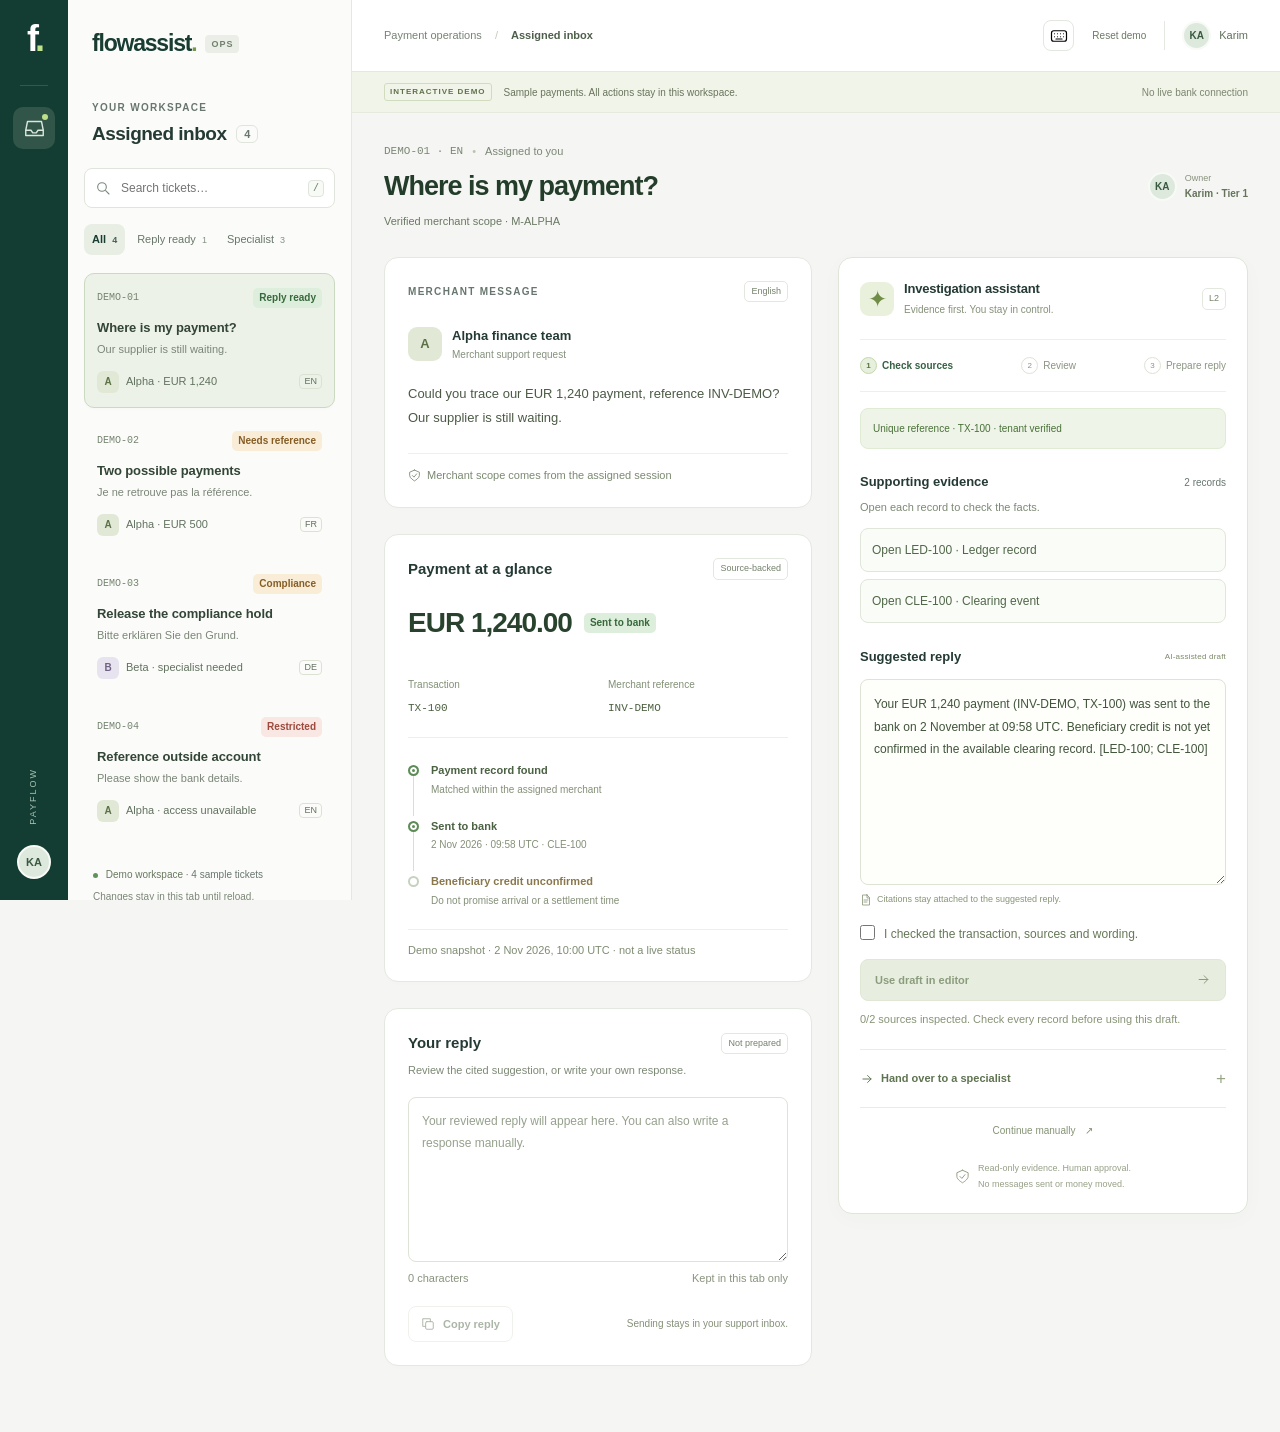
==== prototype/index.html @ e9cd7ea6 "Initial commit Created from https://vercel.com/new" ====
<!doctype html>
<html lang="en">
<head>
  <meta charset="utf-8">
  <meta name="viewport" content="width=device-width, initial-scale=1">
  <meta name="theme-color" content="#123c35">
  <meta name="description" content="FlowAssist payment operations workspace. Review payment evidence, prepare a cited reply, and hand over safely.">
  <title>Inbox · FlowAssist</title>
  <link rel="stylesheet" href="styles.css">
  <script src="app.js" defer></script>
</head>
<body>
<noscript><p class="warning">Enable JavaScript to open the interactive demo. No account or bank connection is required.</p></noscript>
<a class="skip-link" href="#workspace">Skip to ticket</a>
<svg class="sprite" aria-hidden="true" xmlns="http://www.w3.org/2000/svg">
  <symbol id="i-inbox" viewBox="0 0 24 24"><path d="m4 4-2 10v6h20v-6L20 4H4Z"/><path d="M2 14h6l2 3h4l2-3h6"/></symbol>
  <symbol id="i-arrow" viewBox="0 0 24 24"><path d="M5 12h14m-6-6 6 6-6 6"/></symbol>
  <symbol id="i-check" viewBox="0 0 24 24"><path d="m5 12 4 4L19 6"/></symbol>
  <symbol id="i-search" viewBox="0 0 24 24"><circle cx="10.5" cy="10.5" r="6.5"/><path d="m16 16 5 5"/></symbol>
  <symbol id="i-shield" viewBox="0 0 24 24"><path d="m12 2 9 4v6c0 5-9 10-9 10S3 17 3 12V6l9-4Z"/><path d="m8 12 3 3 5-6"/></symbol>
  <symbol id="i-file" viewBox="0 0 24 24"><path d="M14 2H5v20h14V7l-5-5Z"/><path d="M14 2v6h5M8 12h8m-8 4h6"/></symbol>
  <symbol id="i-copy" viewBox="0 0 24 24"><rect x="8" y="8" width="13" height="13" rx="2"/><path d="M16 8V3H3v13h5"/></symbol>
  <symbol id="i-key" viewBox="0 0 24 24"><rect x="2" y="5" width="20" height="14" rx="3"/><path d="M6 9h.01M10 9h.01M14 9h.01M18 9h.01M6 13h.01M10 13h.01M14 13h.01M18 13h.01M8 16h8"/></symbol>
</svg>
<div class="app-shell">
  <aside class="brand-rail" aria-label="Workspace">
    <a class="brand-mark" href="#workspace" aria-label="FlowAssist workspace">f<span>.</span></a>
    <div class="rail-rule"></div>
    <span class="rail-active" title="Assigned inbox"><svg class="icon" aria-hidden="true"><use href="#i-inbox"/></svg><span class="rail-dot"></span></span>
    <div class="rail-bottom"><span class="rail-label">PAYFLOW</span><span class="avatar" title="Karim · Tier-1 specialist">KA</span></div>
  </aside>

  <aside class="inbox" aria-label="Assigned ticket inbox">
    <div class="inbox-brand">flowassist<span>.</span><span class="edition">OPS</span></div>
    <div class="inbox-heading"><div><p class="eyebrow">YOUR WORKSPACE</p><h1>Assigned inbox <span id="ticket-count" class="count">4</span></h1></div></div>
    <label class="search-box" for="search"><svg class="icon" aria-hidden="true"><use href="#i-search"/></svg><input id="search" type="search" placeholder="Search tickets…" autocomplete="off"><kbd>/</kbd><span class="sr-only">Search by ticket, merchant, reference or message</span></label>
    <div class="filters" role="group" aria-label="Filter tickets">
      <button id="filter-all" class="filter active" aria-pressed="true">All <span>4</span></button>
      <button id="filter-ready" class="filter" aria-pressed="false">Reply ready <span>1</span></button>
      <button id="filter-blocked" class="filter" aria-pressed="false">Specialist <span>3</span></button>
    </div>
    <div id="ticket-list" class="ticket-list">
      <button class="ticket" data-ticket="ready" aria-pressed="true"><span class="ticket-top"><span class="ticket-id">DEMO-01</span><span class="ticket-label ready-label">Reply ready</span></span><strong>Where is my payment?</strong><span class="ticket-preview">Our supplier is still waiting.</span><span class="ticket-bottom"><span class="merchant-avatar">A</span><span>Alpha · EUR 1,240</span><span class="language">EN</span></span><span class="session-marker" id="saved-ready" hidden>Draft in this session</span></button>
      <button class="ticket" data-ticket="ambiguous" aria-pressed="false"><span class="ticket-top"><span class="ticket-id">DEMO-02</span><span class="ticket-label amber-label">Needs reference</span></span><strong>Two possible payments</strong><span class="ticket-preview">Je ne retrouve pas la référence.</span><span class="ticket-bottom"><span class="merchant-avatar">A</span><span>Alpha · EUR 500</span><span class="language">FR</span></span><span class="session-marker" id="saved-ambiguous" hidden>Draft in this session</span></button>
      <button class="ticket" data-ticket="sensitive" aria-pressed="false"><span class="ticket-top"><span class="ticket-id">DEMO-03</span><span class="ticket-label amber-label">Compliance</span></span><strong>Release the compliance hold</strong><span class="ticket-preview">Bitte erklären Sie den Grund.</span><span class="ticket-bottom"><span class="merchant-avatar beta-avatar">B</span><span>Beta · specialist needed</span><span class="language">DE</span></span><span class="session-marker" id="saved-sensitive" hidden>Draft in this session</span></button>
      <button class="ticket" data-ticket="denied" aria-pressed="false"><span class="ticket-top"><span class="ticket-id">DEMO-04</span><span class="ticket-label red-label">Restricted</span></span><strong>Reference outside account</strong><span class="ticket-preview">Please show the bank details.</span><span class="ticket-bottom"><span class="merchant-avatar">A</span><span>Alpha · access unavailable</span><span class="language">EN</span></span><span class="session-marker" id="saved-denied" hidden>Draft in this session</span></button>
    </div>
    <p id="search-empty" class="search-empty" role="status" hidden>No tickets match. Try a different search or filter.</p>
    <div class="inbox-footer"><span class="connection-dot"></span> Demo workspace <span class="muted">· 4 sample tickets</span><p>Changes stay in this tab until reload.</p></div>
  </aside>

  <main id="workspace" class="workspace" tabindex="-1">
    <header class="topbar"><div class="breadcrumb">Payment operations <span>/</span> <strong>Assigned inbox</strong></div><div class="header-actions"><button id="shortcuts" class="icon-button" aria-label="Keyboard shortcuts" aria-expanded="false" aria-controls="shortcut-panel"><svg class="icon" aria-hidden="true"><use href="#i-key"/></svg></button><button id="reset" class="quiet-button">Reset demo</button><span class="operator"><span class="avatar small-avatar">KA</span> Karim</span></div></header>
    <div id="shortcut-panel" class="shortcut-panel" hidden><strong>Keyboard shortcuts</strong><span><kbd>/</kbd> Search tickets</span><span><kbd>J</kbd> / <kbd>K</kbd> Next / previous visible ticket</span><span><kbd>Alt</kbd> + <kbd>Enter</kbd> Use reviewed draft</span><span><kbd>Esc</kbd> Close shortcuts / leave search</span><small>Shortcuts do not interrupt typing in an editor.</small></div>
    <div class="demo-banner"><span class="demo-badge">INTERACTIVE DEMO</span><span>Sample payments. All actions stay in this workspace.</span><span class="demo-end">No live bank connection</span></div>
    <div class="ticket-header"><div><div class="ticket-kicker"><span id="ticket-meta"></span><span class="kicker-dot">•</span><span>Assigned to you</span></div><h2 id="ticket-title"></h2><p id="merchant" class="merchant-line"></p></div><span class="assignee"><span class="avatar small-avatar">KA</span><span>Owner<strong>Karim · Tier 1</strong></span></span></div>
    <div class="work-grid">
        <article class="message-card"><div class="section-top"><span class="eyebrow">MERCHANT MESSAGE</span><span id="message-language" class="subtle-tag"></span></div><div class="sender"><span id="sender-avatar" class="merchant-avatar large-avatar">A</span><div><strong id="sender-name">Alpha finance team</strong><span>Merchant support request</span></div></div><p id="message" class="message-body"></p><div class="message-foot"><svg class="icon" aria-hidden="true"><use href="#i-shield"/></svg> Merchant scope comes from the assigned session</div></article>


      <aside class="copilot" aria-label="FlowAssist evidence and draft"><div class="copilot-heading"><span class="assistant-mark">✦</span><div><h3>Investigation assistant</h3><span>Evidence first. You stay in control.</span></div><span class="subtle-tag">L2</span></div>
        <ol class="review-steps" aria-label="Reply preparation progress"><li id="step-evidence" aria-current="step"><span>1</span> Check sources</li><li id="step-review"><span>2</span> Review</li><li id="step-reply"><span>3</span> Prepare reply</li></ol>
        <div id="gate" class="safe"></div><div id="blocked" class="warning" hidden></div>
        <section class="evidence-section" aria-labelledby="evidence-heading"><div class="section-top"><h4 id="evidence-heading">Supporting evidence</h4><span id="source-count" class="muted"></span></div><p class="section-description">Open each record to check the facts.</p><div id="sources" class="sources"></div><div id="source-detail" class="source-detail" tabindex="0" aria-label="Selected source record" hidden></div></section>
        <section id="draft-panel" class="draft-card" aria-labelledby="draft-heading"><div class="section-top"><h4 id="draft-heading">Suggested reply</h4><span class="draft-label">AI-assisted draft</span></div><label for="draft" class="sr-only">Cited internal draft</label><textarea id="draft" spellcheck="true"></textarea><div class="citation-note"><svg class="icon" aria-hidden="true"><use href="#i-file"/></svg> Citations stay attached to the suggested reply.</div><label class="review-label"><input id="review" type="checkbox"><span>I checked the transaction, sources and wording.</span></label><button class="primary-button" id="use-draft" disabled>Use draft in editor <svg class="icon" aria-hidden="true"><use href="#i-arrow"/></svg></button><p id="review-progress" class="review-progress" role="status"></p><div id="replace-confirm" class="replace-confirm" hidden><p>Your editor already contains a reply. Replace it with this suggestion?</p><div><button id="cancel-replace" class="secondary-button">Keep my reply</button><button id="confirm-replace" class="secondary-button">Replace reply</button></div></div></section>
        <div id="manual-state" class="manual-state" hidden><strong>You’re handling this manually.</strong><p>Write in the reply editor. The assistant’s insertion is paused for this ticket.</p><button id="resume" class="secondary-button">Resume assisted review</button></div>
        <details id="handover" class="handover"><summary><span><svg class="icon" aria-hidden="true"><use href="#i-arrow"/></svg> Hand over to a specialist</span><span class="summary-plus" aria-hidden="true">+</span></summary><div class="handover-body"><p id="handover-destination" class="section-description">Prepare context for Tier-2 payments.</p><label for="reason">Handover reason</label><select id="reason"><option value="">Select a reason</option><option>Ambiguous transaction</option><option>Compliance / sensitive request</option><option>Access or evidence unavailable</option><option>Other — see agent note</option></select><label for="manual-note">Agent note <span class="muted">· optional, required for Other</span></label><textarea id="manual-note" placeholder="What does the next specialist need to know? No credentials or personal banking data."></textarea><button id="escalate" class="secondary-button full-width">Prepare handover <svg class="icon" aria-hidden="true"><use href="#i-arrow"/></svg></button><div id="packet" class="packet" tabindex="0" hidden></div></div></details>
        <button id="manual" class="manual-button">Continue manually <span aria-hidden="true">↗</span></button>
        <div class="trust-note"><svg class="icon" aria-hidden="true"><use href="#i-shield"/></svg><span>Read-only evidence. Human approval.<br>No messages sent or money moved.</span></div>
      </aside>
        <section id="summary-panel" class="payment-card" aria-label="Payment summary"><div class="section-top"><h3>Payment at a glance</h3><span class="subtle-tag">Source-backed</span></div><div class="payment-amount"><strong id="payment-amount"></strong><span id="payment-status" class="ticket-label"></span></div><div class="payment-fields"><div><span>Transaction</span><strong id="payment-reference"></strong></div><div><span>Merchant reference</span><strong id="invoice-reference"></strong></div></div><ol class="payment-timeline"><li class="timeline-done"><span class="timeline-point"></span><div><strong>Payment record found</strong><span>Matched within the assigned merchant</span></div></li><li class="timeline-done"><span class="timeline-point"></span><div><strong>Sent to bank</strong><span>2 Nov 2026 · 09:58 UTC · CLE-100</span></div></li><li><span class="timeline-point"></span><div><strong>Beneficiary credit unconfirmed</strong><span>Do not promise arrival or a settlement time</span></div></li></ol><p class="snapshot-note">Demo snapshot · 2 Nov 2026, 10:00 UTC · not a live status</p></section>

        <section class="reply-card" aria-labelledby="reply-heading"><div class="section-top"><h3 id="reply-heading">Your reply</h3><span id="editor-state" class="subtle-tag">Not prepared</span></div><p class="section-description">Review the cited suggestion, or write your own response.</p><label for="editor" class="sr-only">Your reply</label><textarea id="editor" placeholder="Your reviewed reply will appear here. You can also write a response manually." spellcheck="true"></textarea><div class="editor-meta"><span id="editor-count">0 characters</span><span>Kept in this tab only</span></div><div class="reply-actions"><button id="copy-reply" class="secondary-button" disabled><svg class="icon" aria-hidden="true"><use href="#i-copy"/></svg> Copy reply</button><span class="send-note">Sending stays in your support inbox.</span></div></section>
        <div id="status" class="status" role="status" aria-live="polite" aria-atomic="true"></div>

    </div>
  </main>
</div>
</body>
</html>
---- prototype/styles.css ----
:root {
  font-family:Inter,-apple-system,BlinkMacSystemFont,"Segoe UI",sans-serif;
  font-size:14px;
  line-height:1.5;
  color:#253a35;
  background:#f5f6f3;
  --ink:#193c33;
  --green:#146349;
  --mint:#e8f2e9;
  --muted:#68766f;
  --line:#e3e8e0;
  --amber:#875418;
  --paper:#fff;
  --radius:14px
}
* {
  box-sizing:border-box
}
body {
  margin:0
}
button,input,textarea,select {
  font:inherit
}
button,a,input,textarea,select,summary {
  -webkit-tap-highlight-color:transparent
}
button {
  cursor:pointer
}
button:disabled {
  cursor:not-allowed;
  opacity:.48
}
button,input,textarea,select {
  border-radius:8px
}
button {
  transition:background .15s,border-color .15s,box-shadow .15s
}
button:focus-visible,a:focus-visible,input:focus-visible,textarea:focus-visible,select:focus-visible,summary:focus-visible,[tabindex]:focus-visible {
  outline:3px solid #2f8a69;
  outline-offset:3px
}
button:hover:not(:disabled) {
  filter:brightness(.97)
}
[hidden] {
  display:none!important
}
h1,h2,h3,h4,p {
  margin:0
}
h3 {
  font-size:15px;
  font-weight:650
}
h4 {
  font-size:13px;
  font-weight:650
}
a {
  color:var(--green)
}
.sprite,.sr-only {
  position:absolute;
  width:1px;
  height:1px;
  padding:0;
  overflow:hidden;
  clip:rect(0,0,0,0);
  white-space:nowrap;
  border:0
}
.icon {
  width:18px;
  height:18px;
  fill:none;
  stroke:currentColor;
  stroke-width:1.6;
  stroke-linecap:round;
  stroke-linejoin:round;
  flex-shrink:0
}
.skip-link {
  position:fixed;
  top:-60px;
  left:16px;
  z-index:20;
  background:white;
  padding:12px 20px;
  border:2px solid var(--green);
  border-radius:8px
}
.skip-link:focus {
  top:12px
}
.muted {
  color:var(--muted)
}
.eyebrow {
  font-size:10px;
  font-weight:700;
  letter-spacing:1.3px;
  color:var(--muted)
}
.app-shell {
  display:grid;
  grid-template-columns:68px 284px minmax(0,1fr);
  min-height:100vh
}
.brand-rail {
  background:#133d33;
  color:#d9e7dc;
  display:flex;
  align-items:center;
  flex-direction:column;
  padding:21px 0;
  position:sticky;
  top:0;
  height:100vh
}
.brand-mark {
  color:#fff;
  text-decoration:none;
  font-size:36px;
  line-height:1;
  font-weight:750;
  letter-spacing:-4px
}
.brand-mark span {
  color:#bde38c
}
.rail-rule {
  height:1px;
  background:#34584c;
  width:28px;
  margin:28px 0 21px
}
.rail-active {
  width:42px;
  height:42px;
  display:flex;
  align-items:center;
  justify-content:center;
  background:#315649;
  border-radius:10px;
  position:relative
}
.rail-active .icon {
  width:21px;
  height:21px
}
.rail-dot {
  width:6px;
  height:6px;
  background:#bfdf88;
  border-radius:50%;
  position:absolute;
  right:7px;
  top:7px
}
.rail-bottom {
  margin-top:auto;
  display:flex;
  align-items:center;
  gap:20px;
  flex-direction:column
}
.rail-label {
  writing-mode:vertical-rl;
  transform:rotate(180deg);
  font-size:9px;
  letter-spacing:2px;
  color:#a9c1b2
}
.avatar {
  width:34px;
  height:34px;
  background:#dde9dd;
  border:2px solid #f7faf5;
  color:#3a5941;
  display:inline-flex;
  align-items:center;
  justify-content:center;
  border-radius:50%;
  font-weight:650;
  font-size:11px;
  flex-shrink:0
}
.small-avatar {
  width:29px;
  height:29px;
  font-size:10px
}
.inbox {
  background:#fbfcf9;
  border-right:1px solid var(--line);
  padding:26px 16px;
  display:flex;
  flex-direction:column;
  position:sticky;
  top:0;
  height:100vh;
  overflow:auto
}
.inbox-brand {
  font-size:23px;
  letter-spacing:-1.2px;
  font-weight:750;
  color:var(--ink);
  padding:0 8px
}
.inbox-brand>span:first-child {
  color:#73984c
}
.edition {
  font-size:9px;
  letter-spacing:1px;
  color:#71816e;
  margin-left:9px;
  font-weight:600;
  background:#ebeee6;
  padding:4px 6px;
  border-radius:4px;
  vertical-align:middle
}
.inbox-heading {
  margin:39px 8px 20px
}
.inbox-heading h1 {
  font-size:19px;
  font-weight:650;
  letter-spacing:-.5px;
  margin-top:5px
}
.count {
  font-size:11px;
  letter-spacing:0;
  padding:2px 7px;
  border:1px solid #dfe5dc;
  border-radius:6px;
  margin-left:5px;
  vertical-align:middle;
  color:var(--muted)
}
.search-box {
  display:flex;
  gap:8px;
  align-items:center;
  border:1px solid #dfe5dc;
  border-radius:8px;
  background:white;
  padding:9px 10px;
  color:#7a877e
}
.search-box:focus-within {
  outline:2px solid #4f9479;
  outline-offset:2px
}
.search-box input {
  border:0;
  background:none;
  min-width:0;
  width:100%;
  outline:none;
  font-size:12px;
  color:var(--ink)
}
.search-box input:focus-visible {
  outline:none
}
.search-box .icon {
  width:16px;
  height:16px
}
kbd {
  font:10px/1.5 ui-monospace,SFMono-Regular,monospace;
  border:1px solid #dfe5dc;
  border-radius:4px;
  padding:0 4px;
  background:#f8faf6;
  color:#69796b;
  white-space:nowrap
}
.filters {
  display:flex;
  gap:4px;
  margin:16px 0 18px
}
.filter {
  border:0;
  background:none;
  color:#68766a;
  font-size:10px;
  padding:7px 8px;
  white-space:nowrap
}
.filter span {
  font-size:9px;
  margin-left:3px;
  opacity:.8
}
.filter.active {
  background:#e8eee3;
  color:var(--ink);
  font-weight:650
}
.ticket-list {
  display:flex;
  flex-direction:column;
  gap:8px
}
.ticket {
  display:block;
  min-width:0;
  width:100%;
  text-align:left;
  border:1px solid transparent;
  background:transparent;
  padding:14px 12px;
  color:#334537;
  border-radius:10px
}
.ticket[aria-pressed=true] {
  background:#edf2e8;
  border-color:#cbd9c0;
  box-shadow:0 2px 3px #20352804
}
.ticket-top,.ticket-bottom {
  display:flex;
  align-items:center;
  gap:7px;
  justify-content:space-between
}
.ticket-id {
  font:10px ui-monospace,SFMono-Regular,monospace;
  color:#778471
}
.ticket-label {
  border-radius:5px;
  font-size:9px;
  font-weight:650;
  padding:3px 6px;
  white-space:nowrap;
  line-height:1.4
}
.ready-label {
  background:#deeedc;
  color:#37683b
}
.amber-label {
  background:#f9edd8;
  color:#865d24
}
.red-label {
  background:#f8e7e2;
  color:#9d493d
}
.ticket strong {
  display:block;
  font-size:12px;
  font-weight:650;
  margin:10px 0 4px;
  letter-spacing:-.1px
}
.ticket-preview {
  display:block;
  color:#7a8577;
  font-size:11px;
  overflow:hidden;
  text-overflow:ellipsis;
  white-space:nowrap
}
.ticket-bottom {
  justify-content:flex-start;
  margin-top:13px;
  font-size:10px;
  color:#61715f
}
.merchant-avatar {
  height:22px;
  width:22px;
  background:#e1e9d6;
  display:inline-flex;
  align-items:center;
  justify-content:center;
  border-radius:6px;
  color:#5b7247;
  font-size:10px;
  font-weight:650;
  flex-shrink:0
}
.beta-avatar {
  background:#e7e4f0;
  color:#6f6184
}
.language {
  margin-left:auto;
  border:1px solid #dbe2d4;
  padding:0 4px;
  border-radius:4px;
  font-size:9px
}
.session-marker {
  display:block;
  color:var(--green);
  font-size:10px;
  margin-top:9px
}
.inbox-footer {
  font-size:10px;
  color:#687760;
  margin-top:auto;
  padding:30px 9px 0
}
.inbox-footer p {
  font-size:10px;
  color:#7b8676;
  margin-top:7px
}
.connection-dot {
  display:inline-block;
  width:5px;
  height:5px;
  border-radius:50%;
  background:#61925b;
  margin-right:5px
}
.search-empty {
  font-size:12px;
  color:var(--muted);
  padding:20px 10px
}
.workspace {
  min-width:0
}
.topbar {
  height:72px;
  padding:0 32px;
  border-bottom:1px solid var(--line);
  background:#fff;
  display:flex;
  align-items:center;
  justify-content:space-between;
  gap:16px
}
.breadcrumb {
  font-size:11px;
  color:#788276
}
.breadcrumb span {
  margin:0 10px;
  color:#c2c9bc
}
.breadcrumb strong {
  font-weight:550;
  color:#4e5f4b
}
.header-actions {
  display:flex;
  gap:10px;
  align-items:center
}
.icon-button {
  width:31px;
  height:31px;
  background:none;
  border:1px solid #e2e7df;
  display:flex;
  align-items:center;
  justify-content:center
}
.quiet-button {
  background:none;
  border:0;
  color:#6c7965;
  font-size:10px;
  padding:8px
}
.operator {
  display:flex;
  align-items:center;
  gap:8px;
  border-left:1px solid var(--line);
  padding-left:17px;
  font-size:11px;
  color:#60705a
}
.demo-banner {
  padding:11px 32px;
  background:#f1f4e9;
  border-bottom:1px solid #e6eadd;
  font-size:10px;
  display:flex;
  align-items:center;
  gap:12px;
  color:#69745b
}
.demo-badge {
  font-size:8px;
  letter-spacing:1px;
  font-weight:700;
  color:#60714b;
  border:1px solid #d1dcbf;
  padding:2px 5px;
  border-radius:3px;
  white-space:nowrap
}
.demo-end {
  margin-left:auto;
  color:#7c866e
}
.ticket-header {
  display:flex;
  gap:20px;
  align-items:center;
  justify-content:space-between;
  padding:30px 32px 27px
}
.ticket-kicker {
  display:flex;
  gap:9px;
  align-items:center;
  font-size:10px;
  color:#7b8675
}
.ticket-kicker #ticket-meta {
  font-family:ui-monospace,SFMono-Regular,monospace
}
.kicker-dot {
  color:#bac3b3
}
.ticket-header h2 {
  font-size:27px;
  font-weight:650;
  letter-spacing:-1px;
  line-height:1.25;
  color:#243d2a;
  margin:10px 0
}
.merchant-line {
  font-size:11px;
  color:#697862
}
.assignee {
  display:flex;
  align-items:center;
  gap:8px;
  font-size:9px;
  color:#89917d;
  white-space:nowrap
}
.assignee strong {
  display:block;
  color:#65735a;
  font-size:10px;
  font-weight:550
}
.work-grid {
  display:grid;
  grid-template-columns:minmax(260px,1fr) minmax(330px,410px);
  gap:26px;
  max-width:1500px;
  padding:0 32px 40px;
  margin:auto;
  align-items:start
}
.conversation {
  min-width:0;
  display:flex;
  flex-direction:column;
  gap:18px
}
.message-card,.payment-card,.reply-card {
  background:white;
  border:1px solid var(--line);
  border-radius:var(--radius);
  padding:23px;
  box-shadow:0 3px 8px #20352802
}
.section-top {
  display:flex;
  align-items:center;
  justify-content:space-between;
  gap:8px
}
.subtle-tag {
  font-size:9px;
  border:1px solid #e3e8df;
  border-radius:5px;
  padding:3px 6px;
  color:#74816b;
  white-space:nowrap
}
.sender {
  display:flex;
  align-items:center;
  gap:10px;
  margin-top:24px
}
.large-avatar {
  width:34px;
  height:34px;
  font-size:13px;
  border-radius:9px
}
.sender strong {
  display:block;
  font-size:12px;
  font-weight:600
}
.sender div>span {
  display:block;
  font-size:10px;
  color:#85907d;
  margin-top:1px
}
.message-body {
  font-size:13px;
  line-height:1.9;
  color:#4b5a45;
  margin:20px 0 22px;
  white-space:pre-wrap;
  overflow-wrap:anywhere
}
.message-foot {
  border-top:1px solid #eef0e9;
  padding-top:13px;
  font-size:9px;
  color:#7b8971;
  display:flex;
  align-items:center;
  gap:6px
}
.message-foot .icon {
  height:13px;
  width:13px
}
.payment-amount {
  display:flex;
  align-items:center;
  gap:12px;
  margin:22px 0 18px
}
.payment-amount>strong {
  font-size:28px;
  font-weight:600;
  letter-spacing:-1px;
  color:#28422d
}
.payment-fields {
  display:grid;
  grid-template-columns:1fr 1fr;
  gap:20px;
  padding:15px 0 20px;
  border-bottom:1px solid #edf0e8
}
.payment-fields span {
  display:block;
  font-size:10px;
  color:#819076;
  margin-bottom:4px
}
.payment-fields strong {
  font:11px ui-monospace,SFMono-Regular,monospace;
  color:#4c6041
}
.payment-timeline {
  list-style:none;
  padding:0;
  margin:24px 0 0
}
.payment-timeline li {
  display:flex;
  gap:12px;
  position:relative;
  padding-bottom:21px
}
.payment-timeline li:not(:last-child):before {
  content:"";
  position:absolute;
  left:5px;
  top:13px;
  bottom:2px;
  border-left:1px solid #d4e1cb
}
.timeline-point {
  width:11px;
  height:11px;
  border:2px solid #c6d2bd;
  border-radius:50%;
  background:white;
  flex-shrink:0;
  margin-top:3px;
  z-index:1
}
.timeline-done .timeline-point {
  border-color:#5e8c58;
  background:#5e8c58;
  box-shadow:inset 0 0 0 2px white
}
.payment-timeline strong {
  display:block;
  font-size:11px;
  font-weight:600;
  color:#4a6142
}
.payment-timeline li:last-child strong {
  color:#8a774c
}
.payment-timeline li span:not(.timeline-point) {
  display:block;
  font-size:10px;
  color:#849078;
  margin-top:3px
}
.snapshot-note {
  padding-top:12px;
  border-top:1px solid #edf0e8;
  font-size:9px;
  color:#7f8c72
}
.section-description {
  font-size:11px;
  color:#7c8974;
  line-height:1.6;
  margin-top:7px
}
textarea {
  display:block;
  width:100%;
  border:1px solid #dde4d6;
  background:#fff;
  color:#41553b;
  line-height:1.8;
  padding:13px;
  font-size:12px;
  resize:vertical;
  min-height:145px
}
textarea::placeholder {
  color:#96a18d
}
#editor {
  margin-top:18px;
  min-height:165px
}
.editor-meta {
  display:flex;
  align-items:center;
  justify-content:space-between;
  font-size:9px;
  color:#89947e;
  margin-top:8px;
  gap:8px
}
.reply-actions {
  display:flex;
  gap:12px;
  align-items:center;
  justify-content:space-between;
  margin-top:19px
}
.secondary-button {
  border:1px solid #dce4d6;
  background:white;
  color:#4f6646;
  font-size:11px;
  padding:9px 12px;
  display:inline-flex;
  align-items:center;
  justify-content:center;
  gap:8px;
  font-weight:550;
  min-height:36px
}
.secondary-button .icon {
  width:14px;
  height:14px
}
.send-note {
  font-size:9px;
  color:#849077;
  text-align:right
}
.status {
  font-size:11px;
  color:#2a6b49;
  line-height:1.7;
  overflow-wrap:anywhere
}
.status:empty {
  display:none
}
.copilot {
  background:#fff;
  border:1px solid #dfe6d8;
  border-radius:var(--radius);
  padding:21px;
  min-width:0;
  box-shadow:0 5px 22px #2b492006
}
.copilot-heading {
  display:flex;
  align-items:center;
  gap:10px
}
.assistant-mark {
  display:flex;
  align-items:center;
  justify-content:center;
  font-size:23px;
  width:34px;
  height:34px;
  background:#e9f0dc;
  color:#6f8d46;
  border-radius:9px;
  flex-shrink:0
}
.copilot-heading h3 {
  font-size:13px;
  letter-spacing:-.2px
}
.copilot-heading div>span {
  font-size:10px;
  color:#869179
}
.copilot-heading>.subtle-tag {
  margin-left:auto
}
.review-steps {
  display:flex;
  padding:17px 0;
  list-style:none;
  border-block:1px solid #edf0e8;
  margin:20px 0 16px;
  gap:10px;
  justify-content:space-between
}
.review-steps li {
  display:flex;
  gap:5px;
  font-size:9px;
  color:#8b9581;
  align-items:center
}
.review-steps li>span {
  width:17px;
  height:17px;
  border:1px solid #dce3d3;
  border-radius:50%;
  display:flex;
  align-items:center;
  justify-content:center;
  font-size:8px
}
.review-steps li[aria-current=step] {
  color:#356142;
  font-weight:650
}
.review-steps li[aria-current=step]>span,.review-steps .complete>span {
  background:#e7efdd;
  border-color:#c3d7af;
  color:#547440
}
.review-steps .complete {
  color:#658552
}
.safe {
  padding:11px 12px;
  background:#eef5e8;
  color:#4a7038;
  border:1px solid #dfebd3;
  border-radius:8px;
  font-size:10px;
  line-height:1.7
}
.gate-warning {
  background:#fbf3e5;
  border-color:#eee0c5;
  color:#8a6b37
}
.gate-denied {
  background:#fbefeb;
  border-color:#eed9d2;
  color:#9b5e4d
}
.warning {
  font-size:11px;
  line-height:1.8;
  color:#8a704b;
  margin-top:10px;
  padding:0 3px
}
.evidence-section {
  margin-top:23px
}
.evidence-section .section-top .muted {
  font-size:10px
}
.sources {
  display:flex;
  flex-direction:column;
  gap:7px;
  margin:12px 0
}
.sources button {
  display:flex;
  align-items:center;
  text-align:left;
  justify-content:space-between;
  gap:10px;
  border:1px solid #e0e6da;
  background:#fafcf7;
  color:#516749;
  width:100%;
  padding:11px;
  font-size:10px;
  min-height:44px
}
.sources button.inspected {
  border-color:#c4d5b5;
  background:#f1f6eb
}
.source-detail {
  padding:13px;
  background:#f6f8f1;
  border:1px solid #e3e9db;
  border-radius:8px;
  font:10px/1.9 ui-monospace,SFMono-Regular,monospace;
  white-space:pre-wrap;
  color:#64765a;
  overflow-wrap:anywhere
}
.empty {
  font-size:11px;
  line-height:1.7;
  padding:15px;
  border:1px dashed #dce4d3;
  border-radius:8px;
  color:#89937e
}
.draft-card {
  margin-top:24px
}
.draft-label {
  font-size:8px;
  color:#7c8a68;
  letter-spacing:.2px
}
.draft-card textarea {
  margin-top:12px;
  min-height:206px;
  font-size:11px;
  line-height:1.9;
  background:#fefefb
}
.citation-note {
  display:flex;
  gap:5px;
  align-items:center;
  font-size:9px;
  color:#889578;
  margin-top:8px
}
.citation-note .icon {
  height:12px;
  width:12px
}
.review-label {
  display:flex;
  align-items:flex-start;
  gap:9px;
  color:#667858;
  font-size:10px;
  line-height:1.7;
  margin:18px 0 14px;
  cursor:pointer
}
.review-label input {
  accent-color:var(--green);
  width:15px;
  height:15px;
  flex-shrink:0;
  margin:1px 0
}
.primary-button {
  display:flex;
  align-items:center;
  justify-content:space-between;
  gap:12px;
  background:#236445;
  border:1px solid #236445;
  color:white;
  padding:12px 14px;
  width:100%;
  font-size:11px;
  font-weight:600;
  min-height:42px
}
.primary-button .icon {
  height:15px;
  width:15px
}
.primary-button:disabled {
  opacity:1;
  color:#8b9c7d;
  background:#e8eedf;
  border-color:#e0e7d5
}
.review-progress {
  font-size:9px;
  line-height:1.7;
  color:#879476;
  margin-top:9px
}
.handover {
  margin-top:20px;
  border-top:1px solid #e8eddf;
  border-bottom:1px solid #e8eddf
}
.handover summary {
  cursor:pointer;
  list-style:none;
  font-size:11px;
  font-weight:550;
  color:#5e7350;
  padding:16px 0;
  display:flex;
  align-items:center;
  justify-content:space-between;
  gap:8px
}
.handover summary::-webkit-details-marker {
  display:none
}
.handover summary>span:first-child {
  display:flex;
  align-items:center;
  gap:7px
}
.handover summary .icon {
  height:14px;
  width:14px
}
.summary-plus {
  font-size:17px;
  font-weight:400;
  color:#96a485
}
.handover[open] .summary-plus {
  transform:rotate(45deg)
}
.handover-body {
  padding:0 0 17px
}
.handover-body label {
  display:block;
  color:#718263;
  font-size:10px;
  margin:15px 0 6px
}
.handover-body label .muted {
  font-size:9px
}
.handover-body select {
  width:100%;
  padding:10px;
  border:1px solid #dce4d5;
  color:#5e7250;
  background:white;
  font-size:11px
}
.handover-body textarea {
  min-height:85px;
  font-size:11px
}
.full-width {
  width:100%;
  margin-top:12px;
  justify-content:space-between
}
.packet {
  margin-top:14px;
  padding:13px;
  border:1px solid #d5e3c8;
  border-radius:8px;
  background:#f5f9ef;
  overflow-wrap:anywhere
}
.packet h2 {
  font-size:12px;
  margin-bottom:10px
}
.packet p {
  font-size:10px;
  margin-top:7px;
  line-height:1.8;
  color:#627953
}
.manual-button {
  display:flex;
  align-items:center;
  justify-content:center;
  gap:10px;
  background:none;
  border:0;
  padding:15px 6px;
  color:#849374;
  font-size:10px;
  width:100%
}
.trust-note {
  display:flex;
  justify-content:center;
  align-items:center;
  gap:8px;
  font-size:9px;
  color:#96a187;
  line-height:1.7;
  text-align:left;
  padding-top:8px
}
.trust-note .icon {
  width:15px;
  height:15px
}
.manual-state {
  margin-top:20px;
  padding:15px;
  background:#f5f7ef;
  border:1px solid #e3e9d8;
  border-radius:10px;
  font-size:11px
}
.manual-state p {
  color:#7d8b6e;
  margin:7px 0 12px
}
.shortcut-panel {
  margin:12px 32px;
  padding:16px;
  background:white;
  border:1px solid #dce6d4;
  border-radius:10px;
  display:flex;
  gap:14px;
  flex-wrap:wrap;
  font-size:11px
}
.shortcut-panel span {
  white-space:nowrap
}
.shortcut-panel small {
  width:100%;
  color:#7e8c72
}
@media(min-width:1500px) {
  .work-grid {
    gap:34px
  }
  .ticket-header {
    max-width:1500px;
    margin:auto
  }
  .message-card,.payment-card,.reply-card {
    padding:27px
  }
  .copilot {
    padding:25px
  }
}
@media(max-width:1220px) {
  .app-shell {
    grid-template-columns:56px 252px minmax(0,1fr)
  }
  .work-grid {
    grid-template-columns:minmax(0,1fr);
    padding:0 24px 30px;
    gap:20px
  }
  .copilot {
    grid-row:2
  }
  .topbar,.ticket-header {
    padding-left:24px;
    padding-right:24px
  }
  .demo-banner {
    padding-inline:24px
  }
  .conversation {
    display:contents
  }
  .message-card {
    grid-row:1
  }
  .payment-card {
    grid-row:3
  }
  .reply-card {
    grid-row:4
  }
  .status {
    grid-row:5
  }
  .draft-card textarea {
    min-height:140px
  }
  .assignee {
    display:none
  }
  .ticket-header h2 {
    font-size:25px
  }
  .demo-end {
    display:none
  }
  .inbox {
    padding-inline:12px
  }
  .ticket {
    padding-inline:10px
  }
  .filters {
    gap:0
  }
  .filter {
    padding-inline:7px
  }
}
@media(max-width:720px) {
  .app-shell {
    grid-template-columns:minmax(0,1fr)
  }
  .brand-rail {
    display:none
  }
  .inbox {
    position:static;
    height:auto;
    padding:20px 16px 14px;
    border-right:0;
    border-bottom:1px solid var(--line)
  }
  .inbox-brand {
    padding:0 3px;
    font-size:22px
  }
  .inbox-heading {
    margin:19px 3px 14px
  }
  .inbox-heading .eyebrow {
    display:none
  }
  .inbox-heading h1 {
    font-size:17px
  }
  .search-box {
    margin:0 3px
  }
  .filters {
    margin:12px 3px
  }
  .filter {
    font-size:11px;
    padding:7px 12px
  }
  .ticket-list {
    display:flex;
    flex-direction:row;
    overflow:auto;
    scroll-snap-type:x proximity;
    padding:2px 3px 8px
  }
  .ticket {
    flex:0 0 240px;
    scroll-snap-align:start;
    background:white;
    border-color:var(--line)
  }
  .ticket strong {
    font-size:12px
  }
  .inbox-footer {
    display:none
  }
  .topbar {
    height:54px;
    padding-inline:17px
  }
  .breadcrumb {
    font-size:10px
  }
  .breadcrumb span {
    margin:0 5px
  }
  .operator {
    display:none
  }
  .header-actions {
    gap:4px
  }
  .demo-banner {
    padding:10px 18px;
    gap:8px;
    font-size:9px
  }
  .demo-badge {
    font-size:7px
  }
  .ticket-header {
    padding:23px 20px
  }
  .ticket-header h2 {
    font-size:25px
  }
  .work-grid {
    padding:0 16px 30px;
    gap:16px
  }
  .message-card,.payment-card,.reply-card,.copilot {
    padding:19px
  }
  .section-description {
    font-size:12px
  }
  .message-body {
    font-size:14px
  }
  .review-label,.sources button,.primary-button,.secondary-button,.handover summary {
    font-size:12px
  }
  .review-label {
    padding:6px 0
  }
  .review-progress,.citation-note,.trust-note {
    font-size:10px
  }
  .draft-card textarea,textarea,.handover-body textarea,.handover-body select {
    font-size:16px;
    line-height:1.7
  }
  .draft-card textarea {
    min-height:230px
  }
  .review-steps li {
    font-size:10px
  }
  .safe {
    font-size:11px
  }
  .shortcut-panel {
    margin-inline:16px
  }
  .send-note {
    max-width:150px
  }
  .ticket-kicker {
    font-size:9px
  }
  .message-foot {
    font-size:10px
  }
  .quiet-button {
    font-size:11px
  }
  .manual-button {
    padding:18px;
    font-size:12px
  }
  .payment-fields {
    gap:10px
  }
  .editor-meta {
    font-size:9px
  }
  .search-box input {
    font-size:16px
  }
  .search-box kbd {
    display:none
  }
}
@media(prefers-reduced-motion:reduce) {
  * {
    scroll-behavior:auto!important;
    transition:none!important
  }
}
.replace-confirm {
  margin-top:12px;
  padding:13px;
  background:#fbf3e5;
  border:1px solid #e8d9bd;
  border-radius:8px;
  font-size:11px;
  color:#88693a
}
.replace-confirm>div {
  display:flex;
  gap:8px;
  margin-top:10px;
  flex-wrap:wrap
}
/* Reading order follows the task on both desktop and mobile. */
.work-grid>.message-card {
  grid-column:1;
  grid-row:1
}
.work-grid>.payment-card {
  grid-column:1;
  grid-row:2
}
.work-grid>.reply-card {
  grid-column:1;
  grid-row:3
}
.work-grid>.status {
  grid-column:1;
  grid-row:4
}
.work-grid>.copilot {
  grid-column:2;
  grid-row:1 / span 4
}
@media(max-width:1220px) {
  .work-grid>.message-card {
    grid-column:1;
    grid-row:1
  }
  .work-grid>.copilot {
    grid-column:1;
    grid-row:2
  }
  .work-grid>.payment-card {
    grid-column:1;
    grid-row:3
  }
  .work-grid>.reply-card {
    grid-column:1;
    grid-row:4
  }
  .work-grid>.status {
    grid-column:1;
    grid-row:5
  }
}
/* Keep operational text legible on a dense desktop workspace. */
.ticket-label {
  font-size:10px
}
.ticket-bottom,.ticket-preview,.filter {
  font-size:11px
}
.ticket strong {
  font-size:13px
}
.message-foot,.snapshot-note,.ticket-kicker,.editor-meta {
  font-size:11px
}
.sources button,.review-label,.draft-card textarea {
  font-size:12px
}
.review-progress {
  font-size:11px
}
.sender strong {
  font-size:13px
}
.send-note {
  font-size:10px
}
.review-steps li {
  font-size:10px
}
@media(max-width:720px) {
  .draft-card textarea {
    font-size:16px
  }
}
@media (max-width:1220px) {
  .work-grid > .message-card,
  .work-grid > .copilot,
  .work-grid > .payment-card,
  .work-grid > .reply-card,
  .work-grid > .status {
    grid-column:1;
    grid-row:auto;
  }
}
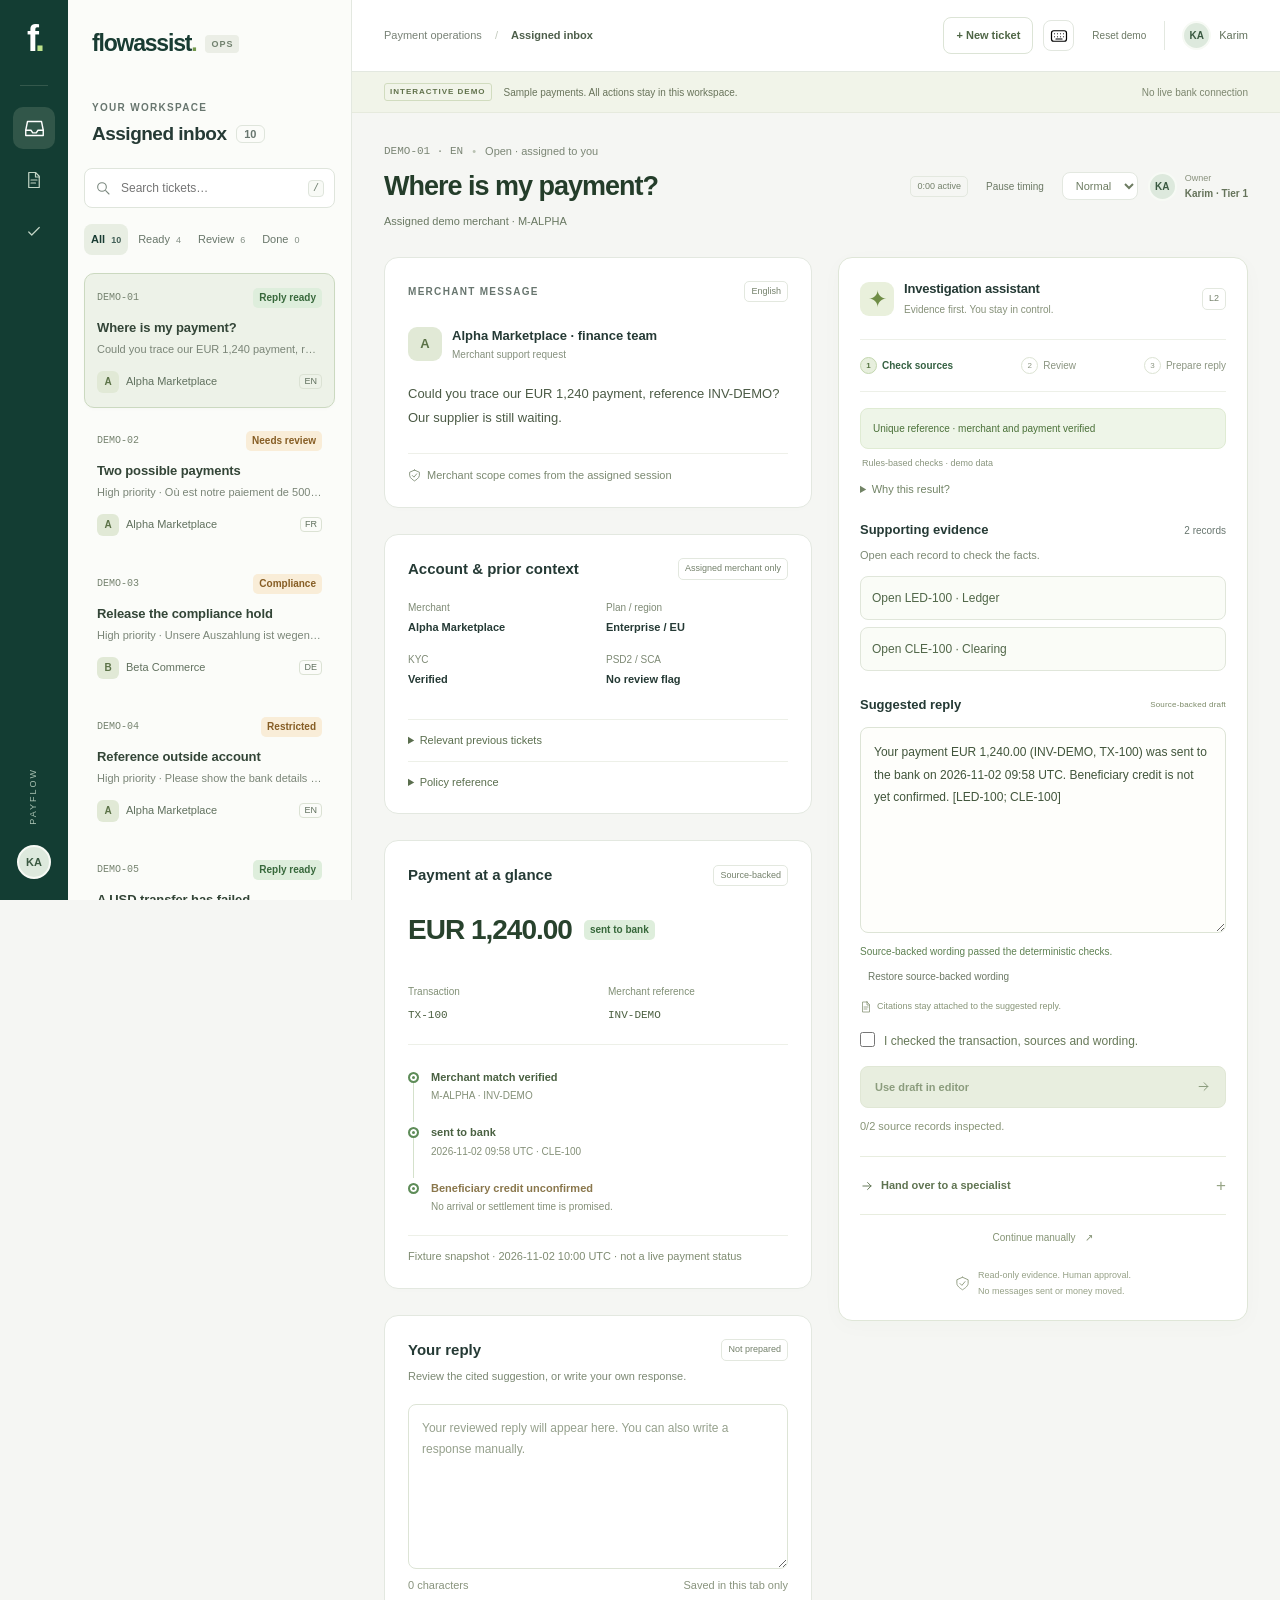
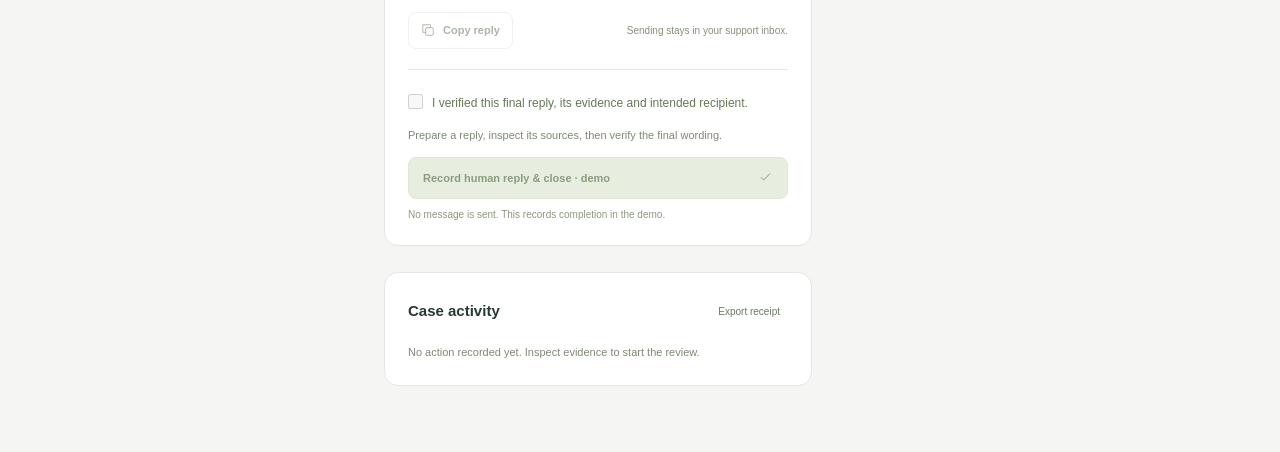
==== commit 91bdf9c2: "Sync primary main at e33deb37a587" ====
--- a/prototype/index.html
+++ b/prototype/index.html
@@ -1,80 +1,681 @@
 <!doctype html>
 <html lang="en">
-<head>
-  <meta charset="utf-8">
-  <meta name="viewport" content="width=device-width, initial-scale=1">
-  <meta name="theme-color" content="#123c35">
-  <meta name="description" content="FlowAssist payment operations workspace. Review payment evidence, prepare a cited reply, and hand over safely.">
-  <title>Inbox · FlowAssist</title>
-  <link rel="stylesheet" href="styles.css">
-  <script src="app.js" defer></script>
-</head>
-<body>
-<noscript><p class="warning">Enable JavaScript to open the interactive demo. No account or bank connection is required.</p></noscript>
-<a class="skip-link" href="#workspace">Skip to ticket</a>
-<svg class="sprite" aria-hidden="true" xmlns="http://www.w3.org/2000/svg">
-  <symbol id="i-inbox" viewBox="0 0 24 24"><path d="m4 4-2 10v6h20v-6L20 4H4Z"/><path d="M2 14h6l2 3h4l2-3h6"/></symbol>
-  <symbol id="i-arrow" viewBox="0 0 24 24"><path d="M5 12h14m-6-6 6 6-6 6"/></symbol>
-  <symbol id="i-check" viewBox="0 0 24 24"><path d="m5 12 4 4L19 6"/></symbol>
-  <symbol id="i-search" viewBox="0 0 24 24"><circle cx="10.5" cy="10.5" r="6.5"/><path d="m16 16 5 5"/></symbol>
-  <symbol id="i-shield" viewBox="0 0 24 24"><path d="m12 2 9 4v6c0 5-9 10-9 10S3 17 3 12V6l9-4Z"/><path d="m8 12 3 3 5-6"/></symbol>
-  <symbol id="i-file" viewBox="0 0 24 24"><path d="M14 2H5v20h14V7l-5-5Z"/><path d="M14 2v6h5M8 12h8m-8 4h6"/></symbol>
-  <symbol id="i-copy" viewBox="0 0 24 24"><rect x="8" y="8" width="13" height="13" rx="2"/><path d="M16 8V3H3v13h5"/></symbol>
-  <symbol id="i-key" viewBox="0 0 24 24"><rect x="2" y="5" width="20" height="14" rx="3"/><path d="M6 9h.01M10 9h.01M14 9h.01M18 9h.01M6 13h.01M10 13h.01M14 13h.01M18 13h.01M8 16h8"/></symbol>
-</svg>
-<div class="app-shell">
-  <aside class="brand-rail" aria-label="Workspace">
-    <a class="brand-mark" href="#workspace" aria-label="FlowAssist workspace">f<span>.</span></a>
-    <div class="rail-rule"></div>
-    <span class="rail-active" title="Assigned inbox"><svg class="icon" aria-hidden="true"><use href="#i-inbox"/></svg><span class="rail-dot"></span></span>
-    <div class="rail-bottom"><span class="rail-label">PAYFLOW</span><span class="avatar" title="Karim · Tier-1 specialist">KA</span></div>
-  </aside>
+  <head>
+    <meta charset="utf-8" />
+    <meta name="viewport" content="width=device-width, initial-scale=1" />
+    <meta name="theme-color" content="#123c35" />
+    <meta
+      name="description"
+      content="FlowAssist payment operations workspace. Review payment evidence, prepare a cited reply, and hand over safely."
+    />
+    <title>Inbox · FlowAssist</title>
+    <link rel="stylesheet" href="styles.css" />
+    <script src="data.js" defer></script>
+    <script src="engine.js" defer></script>
+    <script src="app.js" defer></script>
+  </head>
+  <body>
+    <noscript
+      ><p class="warning">
+        Enable JavaScript to open the interactive demo. No account or bank
+        connection is required.
+      </p></noscript
+    >
+    <a class="skip-link" href="#workspace">Skip to ticket</a>
+    <svg class="sprite" aria-hidden="true" xmlns="http://www.w3.org/2000/svg">
+      <symbol id="i-inbox" viewBox="0 0 24 24">
+        <path d="m4 4-2 10v6h20v-6L20 4H4Z" />
+        <path d="M2 14h6l2 3h4l2-3h6" />
+      </symbol>
+      <symbol id="i-arrow" viewBox="0 0 24 24">
+        <path d="M5 12h14m-6-6 6 6-6 6" />
+      </symbol>
+      <symbol id="i-check" viewBox="0 0 24 24">
+        <path d="m5 12 4 4L19 6" />
+      </symbol>
+      <symbol id="i-search" viewBox="0 0 24 24">
+        <circle cx="10.5" cy="10.5" r="6.5" />
+        <path d="m16 16 5 5" />
+      </symbol>
+      <symbol id="i-shield" viewBox="0 0 24 24">
+        <path d="m12 2 9 4v6c0 5-9 10-9 10S3 17 3 12V6l9-4Z" />
+        <path d="m8 12 3 3 5-6" />
+      </symbol>
+      <symbol id="i-file" viewBox="0 0 24 24">
+        <path d="M14 2H5v20h14V7l-5-5Z" />
+        <path d="M14 2v6h5M8 12h8m-8 4h6" />
+      </symbol>
+      <symbol id="i-copy" viewBox="0 0 24 24">
+        <rect x="8" y="8" width="13" height="13" rx="2" />
+        <path d="M16 8V3H3v13h5" />
+      </symbol>
+      <symbol id="i-key" viewBox="0 0 24 24">
+        <rect x="2" y="5" width="20" height="14" rx="3" />
+        <path
+          d="M6 9h.01M10 9h.01M14 9h.01M18 9h.01M6 13h.01M10 13h.01M14 13h.01M18 13h.01M8 16h8"
+        />
+      </symbol>
+    </svg>
+    <div class="app-shell">
+      <aside class="brand-rail" aria-label="Workspace">
+        <a
+          class="brand-mark"
+          href="#workspace"
+          aria-label="FlowAssist workspace"
+          >f<span>.</span></a
+        >
+        <div class="rail-rule"></div>
+        <button
+          id="nav-inbox"
+          class="rail-active rail-button"
+          aria-label="Ticket workspace"
+          aria-pressed="true"
+        >
+          <svg class="icon" aria-hidden="true"><use href="#i-inbox" /></svg>
+        </button>
+        <button
+          id="nav-activity"
+          class="rail-button"
+          aria-label="Activity and audit trail"
+          aria-pressed="false"
+        >
+          <svg class="icon" aria-hidden="true"><use href="#i-file" /></svg>
+        </button>
+        <button
+          id="nav-metrics"
+          class="rail-button"
+          aria-label="Session metrics"
+          aria-pressed="false"
+        >
+          <svg class="icon" aria-hidden="true"><use href="#i-check" /></svg>
+        </button>
+        <div class="rail-bottom">
+          <span class="rail-label">PAYFLOW</span
+          ><span class="avatar" title="Karim · Tier-1 specialist">KA</span>
+        </div>
+      </aside>
 
-  <aside class="inbox" aria-label="Assigned ticket inbox">
-    <div class="inbox-brand">flowassist<span>.</span><span class="edition">OPS</span></div>
-    <div class="inbox-heading"><div><p class="eyebrow">YOUR WORKSPACE</p><h1>Assigned inbox <span id="ticket-count" class="count">4</span></h1></div></div>
-    <label class="search-box" for="search"><svg class="icon" aria-hidden="true"><use href="#i-search"/></svg><input id="search" type="search" placeholder="Search tickets…" autocomplete="off"><kbd>/</kbd><span class="sr-only">Search by ticket, merchant, reference or message</span></label>
-    <div class="filters" role="group" aria-label="Filter tickets">
-      <button id="filter-all" class="filter active" aria-pressed="true">All <span>4</span></button>
-      <button id="filter-ready" class="filter" aria-pressed="false">Reply ready <span>1</span></button>
-      <button id="filter-blocked" class="filter" aria-pressed="false">Specialist <span>3</span></button>
+      <aside class="inbox" aria-label="Assigned ticket inbox">
+        <div class="inbox-brand">
+          flowassist<span>.</span><span class="edition">OPS</span>
+        </div>
+        <div class="inbox-heading">
+          <div>
+            <p class="eyebrow">YOUR WORKSPACE</p>
+            <h1>
+              Assigned inbox <span id="ticket-count" class="count">4</span>
+            </h1>
+          </div>
+        </div>
+        <label class="search-box" for="search"
+          ><svg class="icon" aria-hidden="true"><use href="#i-search" /></svg
+          ><input
+            id="search"
+            type="search"
+            placeholder="Search tickets…"
+            autocomplete="off"
+          /><kbd>/</kbd
+          ><span class="sr-only"
+            >Search by ticket, merchant, reference or message</span
+          ></label
+        >
+        <div class="filters" role="group" aria-label="Filter tickets">
+          <button id="filter-all" class="filter active" aria-pressed="true">
+            All <span id="count-all">10</span>
+          </button>
+          <button id="filter-ready" class="filter" aria-pressed="false">
+            Ready <span id="count-ready">4</span>
+          </button>
+          <button id="filter-blocked" class="filter" aria-pressed="false">
+            Review <span id="count-blocked">6</span>
+          </button>
+          <button id="filter-resolved" class="filter" aria-pressed="false">
+            Done <span id="count-resolved">0</span>
+          </button>
+        </div>
+        <div id="ticket-list" class="ticket-list"></div>
+        <p id="search-empty" class="search-empty" role="status" hidden>
+          No tickets match. Try a different search or filter.
+        </p>
+        <div class="inbox-footer">
+          <span class="connection-dot"></span> Demo workspace
+          <span class="muted">· synthetic records</span>
+          <p>Workspace saved in this tab. Reset clears it.</p>
+        </div>
+      </aside>
+
+      <main id="workspace" class="workspace" tabindex="-1">
+        <header class="topbar">
+          <div class="breadcrumb">
+            Payment operations <span>/</span>
+            <strong id="view-label">Assigned inbox</strong>
+          </div>
+          <div class="header-actions">
+            <button id="new-ticket" class="secondary-button">
+              + New ticket</button
+            ><button
+              id="shortcuts"
+              class="icon-button"
+              aria-label="Keyboard shortcuts"
+              aria-expanded="false"
+              aria-controls="shortcut-panel"
+            >
+              <svg class="icon" aria-hidden="true">
+                <use href="#i-key" />
+              </svg></button
+            ><button id="reset" class="quiet-button">Reset demo</button
+            ><span class="operator"
+              ><span class="avatar small-avatar">KA</span> Karim</span
+            >
+          </div>
+        </header>
+        <div id="shortcut-panel" class="shortcut-panel" hidden>
+          <strong>Keyboard shortcuts</strong
+          ><span><kbd>/</kbd> Search tickets</span
+          ><span
+            ><kbd>J</kbd> / <kbd>K</kbd> Next / previous visible ticket</span
+          ><span><kbd>Alt</kbd> + <kbd>Enter</kbd> Use reviewed draft</span
+          ><span><kbd>Esc</kbd> Close shortcuts / leave search</span
+          ><small>Shortcuts do not interrupt typing in an editor.</small>
+        </div>
+        <div class="demo-banner">
+          <span class="demo-badge">INTERACTIVE DEMO</span
+          ><span>Sample payments. All actions stay in this workspace.</span
+          ><span class="demo-end">No live bank connection</span>
+        </div>
+        <section
+          id="new-ticket-panel"
+          class="intake-panel"
+          hidden
+          aria-labelledby="intake-heading"
+        >
+          <div class="section-top">
+            <div>
+              <p class="eyebrow">NEW DEMO CASE</p>
+              <h2 id="intake-heading">Start an investigation</h2>
+            </div>
+            <button id="cancel-ticket" class="quiet-button">Cancel</button>
+          </div>
+          <p class="section-description">
+            Use synthetic requests only. Merchant scope is assigned here, never
+            taken from the message.
+          </p>
+          <form id="intake-form">
+            <div class="form-grid">
+              <label
+                >Assigned merchant<select id="intake-merchant">
+                  <option value="M-ALPHA">Alpha Marketplace</option>
+                  <option value="M-BETA">Beta Commerce</option>
+                  <option value="M-GAMMA">Gamma Software</option>
+                </select></label
+              ><label
+                >Language<select id="intake-language">
+                  <option value="EN">English</option>
+                  <option value="FR">Français</option>
+                  <option value="DE">Deutsch</option>
+                  <option value="PT">Português · specialist route</option>
+                </select></label
+              ><label
+                >Priority<select id="intake-priority">
+                  <option>Normal</option>
+                  <option>High</option>
+                </select></label
+              ><label
+                >Subject<input
+                  id="intake-title"
+                  required
+                  maxlength="100"
+                  placeholder="Payment investigation"
+              /></label>
+            </div>
+            <label for="intake-message">Merchant message</label
+            ><textarea
+              id="intake-message"
+              required
+              maxlength="3000"
+              placeholder="Try: Please trace INV-DEMO, EUR 1,240."
+            ></textarea>
+            <div class="intake-footer">
+              <p id="intake-error" role="status"></p>
+              <button type="submit" class="primary-button">
+                Create and investigate
+                <svg class="icon" aria-hidden="true">
+                  <use href="#i-arrow" />
+                </svg>
+              </button>
+            </div>
+          </form>
+        </section>
+        <div class="mobile-views" role="group" aria-label="Workspace views">
+          <button id="mobile-inbox">Tickets</button
+          ><button id="mobile-activity">Activity</button
+          ><button id="mobile-metrics">Session</button>
+        </div>
+        <section id="inbox-view">
+          <div class="ticket-header">
+            <div>
+              <div class="ticket-kicker">
+                <span id="ticket-meta"></span><span class="kicker-dot">•</span
+                ><span id="case-status">Open</span>
+              </div>
+              <h2 id="ticket-title"></h2>
+              <p id="merchant" class="merchant-line"></p>
+            </div>
+            <div class="ticket-controls">
+              <span id="work-clock" class="subtle-tag">0:00 active</span
+              ><button id="pause-timer" class="quiet-button">
+                Pause timing</button
+              ><label class="sr-only" for="priority">Ticket priority</label
+              ><select id="priority" aria-label="Ticket priority">
+                <option>Normal</option>
+                <option>High</option></select
+              ><button id="reopen" class="secondary-button" hidden>
+                Reopen case</button
+              ><span class="assignee"
+                ><span class="avatar small-avatar">KA</span
+                ><span>Owner<strong>Karim · Tier 1</strong></span></span
+              >
+            </div>
+          </div>
+          <div class="work-grid">
+            <article class="message-card">
+              <div class="section-top">
+                <span class="eyebrow">MERCHANT MESSAGE</span
+                ><span id="message-language" class="subtle-tag"></span>
+              </div>
+              <div class="sender">
+                <span id="sender-avatar" class="merchant-avatar large-avatar"
+                  >A</span
+                >
+                <div>
+                  <strong id="sender-name">Alpha finance team</strong
+                  ><span>Merchant support request</span>
+                </div>
+              </div>
+              <p id="message" class="message-body"></p>
+              <div class="message-foot">
+                <svg class="icon" aria-hidden="true">
+                  <use href="#i-shield" />
+                </svg>
+                Merchant scope comes from the assigned session
+              </div>
+            </article>
+
+            <aside class="copilot" aria-label="FlowAssist evidence and draft">
+              <div class="copilot-heading">
+                <span class="assistant-mark">✦</span>
+                <div>
+                  <h3>Investigation assistant</h3>
+                  <span>Evidence first. You stay in control.</span>
+                </div>
+                <span class="subtle-tag">L2</span>
+              </div>
+              <ol class="review-steps" aria-label="Reply preparation progress">
+                <li id="step-evidence" aria-current="step">
+                  <span>1</span> Check sources
+                </li>
+                <li id="step-review"><span>2</span> Review</li>
+                <li id="step-reply"><span>3</span> Prepare reply</li>
+              </ol>
+              <div id="gate" class="safe"></div>
+              <p class="engine-caption">Rules-based checks · demo data</p>
+              <details id="check-details" class="check-details">
+                <summary>Why this result?</summary>
+                <div id="analysis-checks"></div>
+              </details>
+              <div id="blocked" class="warning" hidden></div>
+              <section id="reference-panel" class="reference-panel" hidden>
+                <h4>Confirm the merchant’s reference</h4>
+                <p class="section-description">
+                  Use the unique reference supplied by the merchant. Never
+                  select a payment by amount alone.
+                </p>
+                <label for="confirmed-reference" class="sr-only"
+                  >Merchant-confirmed reference</label
+                ><input
+                  id="confirmed-reference"
+                  placeholder="e.g. INV-A"
+                  maxlength="60"
+                /><label class="review-label"
+                  ><input id="reference-confirmed" type="checkbox" /><span
+                    >The merchant supplied this reference.</span
+                  ></label
+                >
+                <div class="toolbar">
+                  <button id="resolve-reference" class="secondary-button">
+                    Verify reference</button
+                  ><button id="wait-reference" class="quiet-button">
+                    Await merchant
+                  </button>
+                </div>
+              </section>
+              <section
+                class="evidence-section"
+                aria-labelledby="evidence-heading"
+              >
+                <div class="section-top">
+                  <h4 id="evidence-heading">Supporting evidence</h4>
+                  <span id="source-count" class="muted"></span>
+                </div>
+                <p class="section-description">
+                  Open each record to check the facts.
+                </p>
+                <div id="sources" class="sources"></div>
+                <div
+                  id="source-detail"
+                  class="source-detail"
+                  tabindex="0"
+                  aria-label="Selected source record"
+                  hidden
+                ></div>
+              </section>
+              <section
+                id="draft-panel"
+                class="draft-card"
+                aria-labelledby="draft-heading"
+              >
+                <div class="section-top">
+                  <h4 id="draft-heading">Suggested reply</h4>
+                  <span class="draft-label">Source-backed draft</span>
+                </div>
+                <label for="draft" class="sr-only">Cited internal draft</label
+                ><textarea id="draft" spellcheck="true"></textarea>
+                <p
+                  id="draft-check-result"
+                  class="draft-check-result"
+                  role="status"
+                ></p>
+                <button id="restore-draft" class="quiet-button">
+                  Restore source-backed wording
+                </button>
+                <div class="citation-note">
+                  <svg class="icon" aria-hidden="true">
+                    <use href="#i-file" />
+                  </svg>
+                  Citations stay attached to the suggested reply.
+                </div>
+                <label class="review-label"
+                  ><input id="review" type="checkbox" /><span
+                    >I checked the transaction, sources and wording.</span
+                  ></label
+                ><button class="primary-button" id="use-draft" disabled>
+                  Use draft in editor
+                  <svg class="icon" aria-hidden="true">
+                    <use href="#i-arrow" />
+                  </svg>
+                </button>
+                <p
+                  id="review-progress"
+                  class="review-progress"
+                  role="status"
+                ></p>
+                <div id="replace-confirm" class="replace-confirm" hidden>
+                  <p>
+                    Your editor already contains a reply. Replace it with this
+                    suggestion?
+                  </p>
+                  <div>
+                    <button id="cancel-replace" class="secondary-button">
+                      Keep my reply</button
+                    ><button id="confirm-replace" class="secondary-button">
+                      Replace reply
+                    </button>
+                  </div>
+                </div>
+              </section>
+              <div id="manual-state" class="manual-state" hidden>
+                <strong>You’re handling this manually.</strong>
+                <p>
+                  Write in the reply editor. The assistant’s insertion is paused
+                  for this ticket.
+                </p>
+                <button id="resume" class="secondary-button">
+                  Resume assisted review
+                </button>
+              </div>
+              <details id="handover" class="handover">
+                <summary>
+                  <span
+                    ><svg class="icon" aria-hidden="true">
+                      <use href="#i-arrow" />
+                    </svg>
+                    Hand over to a specialist</span
+                  ><span class="summary-plus" aria-hidden="true">+</span>
+                </summary>
+                <div class="handover-body">
+                  <p id="handover-destination" class="section-description">
+                    Prepare context for Tier-2 payments.
+                  </p>
+                  <label for="reason">Handover reason</label
+                  ><select id="reason">
+                    <option value="">Select a reason</option>
+                    <option>Ambiguous transaction</option>
+                    <option>Compliance / sensitive request</option>
+                    <option>Access or evidence unavailable</option>
+                    <option>Other — see agent note</option></select
+                  ><label for="manual-note"
+                    >Agent note
+                    <span class="muted"
+                      >· optional, required for Other</span
+                    ></label
+                  ><textarea
+                    id="manual-note"
+                    placeholder="What does the next specialist need to know? No credentials or personal banking data."
+                  ></textarea
+                  ><button id="escalate" class="secondary-button full-width">
+                    Prepare handover
+                    <svg class="icon" aria-hidden="true">
+                      <use href="#i-arrow" />
+                    </svg>
+                  </button>
+                  <div id="packet" class="packet" tabindex="0" hidden></div>
+                  <button
+                    id="record-handover"
+                    class="secondary-button full-width"
+                    hidden
+                  >
+                    Record specialist handover · demo
+                  </button>
+                </div>
+              </details>
+              <button id="manual" class="manual-button">
+                Continue manually <span aria-hidden="true">↗</span>
+              </button>
+              <div class="trust-note">
+                <svg class="icon" aria-hidden="true">
+                  <use href="#i-shield" /></svg
+                ><span
+                  >Read-only evidence. Human approval.<br />No messages sent or
+                  money moved.</span
+                >
+              </div>
+            </aside>
+            <section
+              id="summary-panel"
+              class="payment-card"
+              aria-label="Payment summary"
+            >
+              <div class="section-top">
+                <h3>Payment at a glance</h3>
+                <span class="subtle-tag">Source-backed</span>
+              </div>
+              <div class="payment-amount">
+                <strong id="payment-amount"></strong
+                ><span id="payment-status" class="ticket-label"></span>
+              </div>
+              <div class="payment-fields">
+                <div>
+                  <span>Transaction</span
+                  ><strong id="payment-reference"></strong>
+                </div>
+                <div>
+                  <span>Merchant reference</span
+                  ><strong id="invoice-reference"></strong>
+                </div>
+              </div>
+              <ol id="payment-timeline" class="payment-timeline"></ol>
+              <p id="snapshot-note" class="snapshot-note"></p>
+            </section>
+
+            <section class="account-card" aria-labelledby="account-heading">
+              <div class="section-top">
+                <h3 id="account-heading">Account &amp; prior context</h3>
+                <span class="subtle-tag">Assigned merchant only</span>
+              </div>
+              <div id="account-context" class="account-context"></div>
+              <details>
+                <summary>Relevant previous tickets</summary>
+                <div id="past-tickets"></div>
+              </details>
+              <details>
+                <summary>Policy reference</summary>
+                <div id="policy-context"></div>
+              </details>
+            </section>
+            <section class="reply-card" aria-labelledby="reply-heading">
+              <div class="section-top">
+                <h3 id="reply-heading">Your reply</h3>
+                <span id="editor-state" class="subtle-tag">Not prepared</span>
+              </div>
+              <p class="section-description">
+                Review the cited suggestion, or write your own response.
+              </p>
+              <label for="editor" class="sr-only">Your reply</label
+              ><textarea
+                id="editor"
+                placeholder="Your reviewed reply will appear here. You can also write a response manually."
+                spellcheck="true"
+              ></textarea>
+              <div class="editor-meta">
+                <span id="editor-count">0 characters</span
+                ><span>Saved in this tab only</span>
+              </div>
+              <div class="reply-actions">
+                <button id="copy-reply" class="secondary-button" disabled>
+                  <svg class="icon" aria-hidden="true">
+                    <use href="#i-copy" />
+                  </svg>
+                  Copy reply</button
+                ><span class="send-note"
+                  >Sending stays in your support inbox.</span
+                >
+              </div>
+              <div class="final-review">
+                <label class="review-label"
+                  ><input id="final-review" type="checkbox" /><span
+                    >I verified this final reply, its evidence and intended
+                    recipient.</span
+                  ></label
+                >
+                <p id="final-check-result" class="section-description"></p>
+                <button id="record-reply" class="primary-button" disabled>
+                  Record human reply &amp; close · demo
+                  <svg class="icon" aria-hidden="true">
+                    <use href="#i-check" />
+                  </svg></button
+                ><small
+                  >No message is sent. This records completion in the
+                  demo.</small
+                >
+              </div>
+            </section>
+            <section class="case-history">
+              <div class="section-top">
+                <h3>Case activity</h3>
+                <button id="export-case" class="quiet-button">
+                  Export receipt
+                </button>
+              </div>
+              <div id="case-events"></div>
+            </section>
+            <div
+              id="status"
+              class="status"
+              role="status"
+              aria-live="polite"
+              aria-atomic="true"
+            ></div>
+          </div>
+        </section>
+        <section id="activity-view" class="overview-view" hidden>
+          <div class="overview-heading">
+            <div>
+              <p class="eyebrow">TRACEABILITY</p>
+              <h2>Activity &amp; decision trail</h2>
+              <p>
+                Actions recorded in this browser tab. No external customer
+                communication.
+              </p>
+            </div>
+            <button id="export-audit" class="secondary-button">
+              Export audit JSON
+            </button>
+          </div>
+          <div id="audit-list" class="audit-list"></div>
+        </section>
+        <section id="metrics-view" class="overview-view" hidden>
+          <div class="overview-heading">
+            <div>
+              <p class="eyebrow">THIS WORKSPACE</p>
+              <h2>Session overview</h2>
+              <p>
+                Actual demo activity, not production savings or a paired
+                evaluation.
+              </p>
+            </div>
+            <button id="export-metrics" class="secondary-button">
+              Export timings CSV
+            </button>
+          </div>
+          <div id="metric-cards" class="metric-cards"></div>
+          <div class="panel">
+            <h3>Case outcomes &amp; active time</h3>
+            <p class="section-description">
+              Visible-tab time, with manual pause for interruptions. It includes
+              source review, editing and fallback, and stops on waiting,
+              handover or resolution. This is a timing aid, not validated AHT or
+              evidence of savings.
+            </p>
+            <div class="table-scroll">
+              <table>
+                <thead>
+                  <tr>
+                    <th>Case</th>
+                    <th>Merchant</th>
+                    <th>Route</th>
+                    <th>Outcome</th>
+                    <th>Active time</th>
+                  </tr>
+                </thead>
+                <tbody id="metrics-rows"></tbody>
+              </table>
+            </div>
+          </div>
+          <div class="panel">
+            <h3>Integration status</h3>
+            <div class="integration-grid">
+              <p>
+                <strong>Available</strong>Local scoped fixtures, deterministic
+                analysis, cited replies, human review, handover, receipts and
+                session timing.
+              </p>
+              <p>
+                <strong>Not connected</strong>Zendesk, live ledgers,
+                clearing/KYC APIs, a model-based evaluator, shared
+                authentication and server-side audit storage.
+              </p>
+            </div>
+          </div>
+        </section>
+        <section id="export-preview" class="export-preview" hidden>
+          <div class="section-top">
+            <h3>Export preview</h3>
+            <button id="close-export" class="quiet-button">Close</button>
+          </div>
+          <label for="export-text" class="sr-only">Exported data</label
+          ><textarea id="export-text" readonly></textarea>
+        </section>
+      </main>
     </div>
-    <div id="ticket-list" class="ticket-list">
-      <button class="ticket" data-ticket="ready" aria-pressed="true"><span class="ticket-top"><span class="ticket-id">DEMO-01</span><span class="ticket-label ready-label">Reply ready</span></span><strong>Where is my payment?</strong><span class="ticket-preview">Our supplier is still waiting.</span><span class="ticket-bottom"><span class="merchant-avatar">A</span><span>Alpha · EUR 1,240</span><span class="language">EN</span></span><span class="session-marker" id="saved-ready" hidden>Draft in this session</span></button>
-      <button class="ticket" data-ticket="ambiguous" aria-pressed="false"><span class="ticket-top"><span class="ticket-id">DEMO-02</span><span class="ticket-label amber-label">Needs reference</span></span><strong>Two possible payments</strong><span class="ticket-preview">Je ne retrouve pas la référence.</span><span class="ticket-bottom"><span class="merchant-avatar">A</span><span>Alpha · EUR 500</span><span class="language">FR</span></span><span class="session-marker" id="saved-ambiguous" hidden>Draft in this session</span></button>
-      <button class="ticket" data-ticket="sensitive" aria-pressed="false"><span class="ticket-top"><span class="ticket-id">DEMO-03</span><span class="ticket-label amber-label">Compliance</span></span><strong>Release the compliance hold</strong><span class="ticket-preview">Bitte erklären Sie den Grund.</span><span class="ticket-bottom"><span class="merchant-avatar beta-avatar">B</span><span>Beta · specialist needed</span><span class="language">DE</span></span><span class="session-marker" id="saved-sensitive" hidden>Draft in this session</span></button>
-      <button class="ticket" data-ticket="denied" aria-pressed="false"><span class="ticket-top"><span class="ticket-id">DEMO-04</span><span class="ticket-label red-label">Restricted</span></span><strong>Reference outside account</strong><span class="ticket-preview">Please show the bank details.</span><span class="ticket-bottom"><span class="merchant-avatar">A</span><span>Alpha · access unavailable</span><span class="language">EN</span></span><span class="session-marker" id="saved-denied" hidden>Draft in this session</span></button>
-    </div>
-    <p id="search-empty" class="search-empty" role="status" hidden>No tickets match. Try a different search or filter.</p>
-    <div class="inbox-footer"><span class="connection-dot"></span> Demo workspace <span class="muted">· 4 sample tickets</span><p>Changes stay in this tab until reload.</p></div>
-  </aside>
-
-  <main id="workspace" class="workspace" tabindex="-1">
-    <header class="topbar"><div class="breadcrumb">Payment operations <span>/</span> <strong>Assigned inbox</strong></div><div class="header-actions"><button id="shortcuts" class="icon-button" aria-label="Keyboard shortcuts" aria-expanded="false" aria-controls="shortcut-panel"><svg class="icon" aria-hidden="true"><use href="#i-key"/></svg></button><button id="reset" class="quiet-button">Reset demo</button><span class="operator"><span class="avatar small-avatar">KA</span> Karim</span></div></header>
-    <div id="shortcut-panel" class="shortcut-panel" hidden><strong>Keyboard shortcuts</strong><span><kbd>/</kbd> Search tickets</span><span><kbd>J</kbd> / <kbd>K</kbd> Next / previous visible ticket</span><span><kbd>Alt</kbd> + <kbd>Enter</kbd> Use reviewed draft</span><span><kbd>Esc</kbd> Close shortcuts / leave search</span><small>Shortcuts do not interrupt typing in an editor.</small></div>
-    <div class="demo-banner"><span class="demo-badge">INTERACTIVE DEMO</span><span>Sample payments. All actions stay in this workspace.</span><span class="demo-end">No live bank connection</span></div>
-    <div class="ticket-header"><div><div class="ticket-kicker"><span id="ticket-meta"></span><span class="kicker-dot">•</span><span>Assigned to you</span></div><h2 id="ticket-title"></h2><p id="merchant" class="merchant-line"></p></div><span class="assignee"><span class="avatar small-avatar">KA</span><span>Owner<strong>Karim · Tier 1</strong></span></span></div>
-    <div class="work-grid">
-        <article class="message-card"><div class="section-top"><span class="eyebrow">MERCHANT MESSAGE</span><span id="message-language" class="subtle-tag"></span></div><div class="sender"><span id="sender-avatar" class="merchant-avatar large-avatar">A</span><div><strong id="sender-name">Alpha finance team</strong><span>Merchant support request</span></div></div><p id="message" class="message-body"></p><div class="message-foot"><svg class="icon" aria-hidden="true"><use href="#i-shield"/></svg> Merchant scope comes from the assigned session</div></article>
-
-
-      <aside class="copilot" aria-label="FlowAssist evidence and draft"><div class="copilot-heading"><span class="assistant-mark">✦</span><div><h3>Investigation assistant</h3><span>Evidence first. You stay in control.</span></div><span class="subtle-tag">L2</span></div>
-        <ol class="review-steps" aria-label="Reply preparation progress"><li id="step-evidence" aria-current="step"><span>1</span> Check sources</li><li id="step-review"><span>2</span> Review</li><li id="step-reply"><span>3</span> Prepare reply</li></ol>
-        <div id="gate" class="safe"></div><div id="blocked" class="warning" hidden></div>
-        <section class="evidence-section" aria-labelledby="evidence-heading"><div class="section-top"><h4 id="evidence-heading">Supporting evidence</h4><span id="source-count" class="muted"></span></div><p class="section-description">Open each record to check the facts.</p><div id="sources" class="sources"></div><div id="source-detail" class="source-detail" tabindex="0" aria-label="Selected source record" hidden></div></section>
-        <section id="draft-panel" class="draft-card" aria-labelledby="draft-heading"><div class="section-top"><h4 id="draft-heading">Suggested reply</h4><span class="draft-label">AI-assisted draft</span></div><label for="draft" class="sr-only">Cited internal draft</label><textarea id="draft" spellcheck="true"></textarea><div class="citation-note"><svg class="icon" aria-hidden="true"><use href="#i-file"/></svg> Citations stay attached to the suggested reply.</div><label class="review-label"><input id="review" type="checkbox"><span>I checked the transaction, sources and wording.</span></label><button class="primary-button" id="use-draft" disabled>Use draft in editor <svg class="icon" aria-hidden="true"><use href="#i-arrow"/></svg></button><p id="review-progress" class="review-progress" role="status"></p><div id="replace-confirm" class="replace-confirm" hidden><p>Your editor already contains a reply. Replace it with this suggestion?</p><div><button id="cancel-replace" class="secondary-button">Keep my reply</button><button id="confirm-replace" class="secondary-button">Replace reply</button></div></div></section>
-        <div id="manual-state" class="manual-state" hidden><strong>You’re handling this manually.</strong><p>Write in the reply editor. The assistant’s insertion is paused for this ticket.</p><button id="resume" class="secondary-button">Resume assisted review</button></div>
-        <details id="handover" class="handover"><summary><span><svg class="icon" aria-hidden="true"><use href="#i-arrow"/></svg> Hand over to a specialist</span><span class="summary-plus" aria-hidden="true">+</span></summary><div class="handover-body"><p id="handover-destination" class="section-description">Prepare context for Tier-2 payments.</p><label for="reason">Handover reason</label><select id="reason"><option value="">Select a reason</option><option>Ambiguous transaction</option><option>Compliance / sensitive request</option><option>Access or evidence unavailable</option><option>Other — see agent note</option></select><label for="manual-note">Agent note <span class="muted">· optional, required for Other</span></label><textarea id="manual-note" placeholder="What does the next specialist need to know? No credentials or personal banking data."></textarea><button id="escalate" class="secondary-button full-width">Prepare handover <svg class="icon" aria-hidden="true"><use href="#i-arrow"/></svg></button><div id="packet" class="packet" tabindex="0" hidden></div></div></details>
-        <button id="manual" class="manual-button">Continue manually <span aria-hidden="true">↗</span></button>
-        <div class="trust-note"><svg class="icon" aria-hidden="true"><use href="#i-shield"/></svg><span>Read-only evidence. Human approval.<br>No messages sent or money moved.</span></div>
-      </aside>
-        <section id="summary-panel" class="payment-card" aria-label="Payment summary"><div class="section-top"><h3>Payment at a glance</h3><span class="subtle-tag">Source-backed</span></div><div class="payment-amount"><strong id="payment-amount"></strong><span id="payment-status" class="ticket-label"></span></div><div class="payment-fields"><div><span>Transaction</span><strong id="payment-reference"></strong></div><div><span>Merchant reference</span><strong id="invoice-reference"></strong></div></div><ol class="payment-timeline"><li class="timeline-done"><span class="timeline-point"></span><div><strong>Payment record found</strong><span>Matched within the assigned merchant</span></div></li><li class="timeline-done"><span class="timeline-point"></span><div><strong>Sent to bank</strong><span>2 Nov 2026 · 09:58 UTC · CLE-100</span></div></li><li><span class="timeline-point"></span><div><strong>Beneficiary credit unconfirmed</strong><span>Do not promise arrival or a settlement time</span></div></li></ol><p class="snapshot-note">Demo snapshot · 2 Nov 2026, 10:00 UTC · not a live status</p></section>
-
-        <section class="reply-card" aria-labelledby="reply-heading"><div class="section-top"><h3 id="reply-heading">Your reply</h3><span id="editor-state" class="subtle-tag">Not prepared</span></div><p class="section-description">Review the cited suggestion, or write your own response.</p><label for="editor" class="sr-only">Your reply</label><textarea id="editor" placeholder="Your reviewed reply will appear here. You can also write a response manually." spellcheck="true"></textarea><div class="editor-meta"><span id="editor-count">0 characters</span><span>Kept in this tab only</span></div><div class="reply-actions"><button id="copy-reply" class="secondary-button" disabled><svg class="icon" aria-hidden="true"><use href="#i-copy"/></svg> Copy reply</button><span class="send-note">Sending stays in your support inbox.</span></div></section>
-        <div id="status" class="status" role="status" aria-live="polite" aria-atomic="true"></div>
-
-    </div>
-  </main>
-</div>
-</body>
+  </body>
 </html>
--- a/prototype/styles.css
+++ b/prototype/styles.css
@@ -1,1492 +1,2054 @@
 :root {
-  font-family:Inter,-apple-system,BlinkMacSystemFont,"Segoe UI",sans-serif;
-  font-size:14px;
-  line-height:1.5;
-  color:#253a35;
-  background:#f5f6f3;
-  --ink:#193c33;
-  --green:#146349;
-  --mint:#e8f2e9;
-  --muted:#68766f;
-  --line:#e3e8e0;
-  --amber:#875418;
-  --paper:#fff;
-  --radius:14px
+  font-family:
+    Inter,
+    -apple-system,
+    BlinkMacSystemFont,
+    "Segoe UI",
+    sans-serif;
+  font-size: 14px;
+  line-height: 1.5;
+  color: #253a35;
+  background: #f5f6f3;
+  --ink: #193c33;
+  --green: #146349;
+  --mint: #e8f2e9;
+  --muted: #68766f;
+  --line: #e3e8e0;
+  --amber: #875418;
+  --paper: #fff;
+  --radius: 14px;
 }
 * {
-  box-sizing:border-box
+  box-sizing: border-box;
 }
 body {
-  margin:0
-}
-button,input,textarea,select {
-  font:inherit
-}
-button,a,input,textarea,select,summary {
-  -webkit-tap-highlight-color:transparent
+  margin: 0;
+}
+button,
+input,
+textarea,
+select {
+  font: inherit;
+}
+button,
+a,
+input,
+textarea,
+select,
+summary {
+  -webkit-tap-highlight-color: transparent;
 }
 button {
-  cursor:pointer
+  cursor: pointer;
 }
 button:disabled {
-  cursor:not-allowed;
-  opacity:.48
-}
-button,input,textarea,select {
-  border-radius:8px
+  cursor: not-allowed;
+  opacity: 0.48;
+}
+button,
+input,
+textarea,
+select {
+  border-radius: 8px;
 }
 button {
-  transition:background .15s,border-color .15s,box-shadow .15s
-}
-button:focus-visible,a:focus-visible,input:focus-visible,textarea:focus-visible,select:focus-visible,summary:focus-visible,[tabindex]:focus-visible {
-  outline:3px solid #2f8a69;
-  outline-offset:3px
+  transition:
+    background 0.15s,
+    border-color 0.15s,
+    box-shadow 0.15s;
+}
+button:focus-visible,
+a:focus-visible,
+input:focus-visible,
+textarea:focus-visible,
+select:focus-visible,
+summary:focus-visible,
+[tabindex]:focus-visible {
+  outline: 3px solid #2f8a69;
+  outline-offset: 3px;
 }
 button:hover:not(:disabled) {
-  filter:brightness(.97)
+  filter: brightness(0.97);
 }
 [hidden] {
-  display:none!important
-}
-h1,h2,h3,h4,p {
-  margin:0
+  display: none !important;
+}
+h1,
+h2,
+h3,
+h4,
+p {
+  margin: 0;
 }
 h3 {
-  font-size:15px;
-  font-weight:650
+  font-size: 15px;
+  font-weight: 650;
 }
 h4 {
-  font-size:13px;
-  font-weight:650
+  font-size: 13px;
+  font-weight: 650;
 }
 a {
-  color:var(--green)
-}
-.sprite,.sr-only {
-  position:absolute;
-  width:1px;
-  height:1px;
-  padding:0;
-  overflow:hidden;
-  clip:rect(0,0,0,0);
-  white-space:nowrap;
-  border:0
+  color: var(--green);
+}
+.sprite,
+.sr-only {
+  position: absolute;
+  width: 1px;
+  height: 1px;
+  padding: 0;
+  overflow: hidden;
+  clip: rect(0, 0, 0, 0);
+  white-space: nowrap;
+  border: 0;
 }
 .icon {
-  width:18px;
-  height:18px;
-  fill:none;
-  stroke:currentColor;
-  stroke-width:1.6;
-  stroke-linecap:round;
-  stroke-linejoin:round;
-  flex-shrink:0
+  width: 18px;
+  height: 18px;
+  fill: none;
+  stroke: currentColor;
+  stroke-width: 1.6;
+  stroke-linecap: round;
+  stroke-linejoin: round;
+  flex-shrink: 0;
 }
 .skip-link {
-  position:fixed;
-  top:-60px;
-  left:16px;
-  z-index:20;
-  background:white;
-  padding:12px 20px;
-  border:2px solid var(--green);
-  border-radius:8px
+  position: fixed;
+  top: -60px;
+  left: 16px;
+  z-index: 20;
+  background: white;
+  padding: 12px 20px;
+  border: 2px solid var(--green);
+  border-radius: 8px;
 }
 .skip-link:focus {
-  top:12px
+  top: 12px;
 }
 .muted {
-  color:var(--muted)
+  color: var(--muted);
 }
 .eyebrow {
-  font-size:10px;
-  font-weight:700;
-  letter-spacing:1.3px;
-  color:var(--muted)
+  font-size: 10px;
+  font-weight: 700;
+  letter-spacing: 1.3px;
+  color: var(--muted);
 }
 .app-shell {
-  display:grid;
-  grid-template-columns:68px 284px minmax(0,1fr);
-  min-height:100vh
+  display: grid;
+  grid-template-columns: 68px 284px minmax(0, 1fr);
+  min-height: 100vh;
 }
 .brand-rail {
-  background:#133d33;
-  color:#d9e7dc;
-  display:flex;
-  align-items:center;
-  flex-direction:column;
-  padding:21px 0;
-  position:sticky;
-  top:0;
-  height:100vh
+  background: #133d33;
+  color: #d9e7dc;
+  display: flex;
+  align-items: center;
+  flex-direction: column;
+  padding: 21px 0;
+  position: sticky;
+  top: 0;
+  height: 100vh;
 }
 .brand-mark {
-  color:#fff;
-  text-decoration:none;
-  font-size:36px;
-  line-height:1;
-  font-weight:750;
-  letter-spacing:-4px
+  color: #fff;
+  text-decoration: none;
+  font-size: 36px;
+  line-height: 1;
+  font-weight: 750;
+  letter-spacing: -4px;
 }
 .brand-mark span {
-  color:#bde38c
+  color: #bde38c;
 }
 .rail-rule {
-  height:1px;
-  background:#34584c;
-  width:28px;
-  margin:28px 0 21px
+  height: 1px;
+  background: #34584c;
+  width: 28px;
+  margin: 28px 0 21px;
 }
 .rail-active {
-  width:42px;
-  height:42px;
-  display:flex;
-  align-items:center;
-  justify-content:center;
-  background:#315649;
-  border-radius:10px;
-  position:relative
+  width: 42px;
+  height: 42px;
+  display: flex;
+  align-items: center;
+  justify-content: center;
+  background: #315649;
+  border-radius: 10px;
+  position: relative;
 }
 .rail-active .icon {
-  width:21px;
-  height:21px
+  width: 21px;
+  height: 21px;
 }
 .rail-dot {
-  width:6px;
-  height:6px;
-  background:#bfdf88;
-  border-radius:50%;
-  position:absolute;
-  right:7px;
-  top:7px
+  width: 6px;
+  height: 6px;
+  background: #bfdf88;
+  border-radius: 50%;
+  position: absolute;
+  right: 7px;
+  top: 7px;
 }
 .rail-bottom {
-  margin-top:auto;
-  display:flex;
-  align-items:center;
-  gap:20px;
-  flex-direction:column
+  margin-top: auto;
+  display: flex;
+  align-items: center;
+  gap: 20px;
+  flex-direction: column;
 }
 .rail-label {
-  writing-mode:vertical-rl;
-  transform:rotate(180deg);
-  font-size:9px;
-  letter-spacing:2px;
-  color:#a9c1b2
+  writing-mode: vertical-rl;
+  transform: rotate(180deg);
+  font-size: 9px;
+  letter-spacing: 2px;
+  color: #a9c1b2;
 }
 .avatar {
-  width:34px;
-  height:34px;
-  background:#dde9dd;
-  border:2px solid #f7faf5;
-  color:#3a5941;
-  display:inline-flex;
-  align-items:center;
-  justify-content:center;
-  border-radius:50%;
-  font-weight:650;
-  font-size:11px;
-  flex-shrink:0
+  width: 34px;
+  height: 34px;
+  background: #dde9dd;
+  border: 2px solid #f7faf5;
+  color: #3a5941;
+  display: inline-flex;
+  align-items: center;
+  justify-content: center;
+  border-radius: 50%;
+  font-weight: 650;
+  font-size: 11px;
+  flex-shrink: 0;
 }
 .small-avatar {
-  width:29px;
-  height:29px;
-  font-size:10px
+  width: 29px;
+  height: 29px;
+  font-size: 10px;
 }
 .inbox {
-  background:#fbfcf9;
-  border-right:1px solid var(--line);
-  padding:26px 16px;
-  display:flex;
-  flex-direction:column;
-  position:sticky;
-  top:0;
-  height:100vh;
-  overflow:auto
+  background: #fbfcf9;
+  border-right: 1px solid var(--line);
+  padding: 26px 16px;
+  display: flex;
+  flex-direction: column;
+  position: sticky;
+  top: 0;
+  height: 100vh;
+  overflow: auto;
 }
 .inbox-brand {
-  font-size:23px;
-  letter-spacing:-1.2px;
-  font-weight:750;
-  color:var(--ink);
-  padding:0 8px
-}
-.inbox-brand>span:first-child {
-  color:#73984c
+  font-size: 23px;
+  letter-spacing: -1.2px;
+  font-weight: 750;
+  color: var(--ink);
+  padding: 0 8px;
+}
+.inbox-brand > span:first-child {
+  color: #73984c;
 }
 .edition {
-  font-size:9px;
-  letter-spacing:1px;
-  color:#71816e;
-  margin-left:9px;
-  font-weight:600;
-  background:#ebeee6;
-  padding:4px 6px;
-  border-radius:4px;
-  vertical-align:middle
+  font-size: 9px;
+  letter-spacing: 1px;
+  color: #71816e;
+  margin-left: 9px;
+  font-weight: 600;
+  background: #ebeee6;
+  padding: 4px 6px;
+  border-radius: 4px;
+  vertical-align: middle;
 }
 .inbox-heading {
-  margin:39px 8px 20px
+  margin: 39px 8px 20px;
 }
 .inbox-heading h1 {
-  font-size:19px;
-  font-weight:650;
-  letter-spacing:-.5px;
-  margin-top:5px
+  font-size: 19px;
+  font-weight: 650;
+  letter-spacing: -0.5px;
+  margin-top: 5px;
 }
 .count {
-  font-size:11px;
-  letter-spacing:0;
-  padding:2px 7px;
-  border:1px solid #dfe5dc;
-  border-radius:6px;
-  margin-left:5px;
-  vertical-align:middle;
-  color:var(--muted)
+  font-size: 11px;
+  letter-spacing: 0;
+  padding: 2px 7px;
+  border: 1px solid #dfe5dc;
+  border-radius: 6px;
+  margin-left: 5px;
+  vertical-align: middle;
+  color: var(--muted);
 }
 .search-box {
-  display:flex;
-  gap:8px;
-  align-items:center;
-  border:1px solid #dfe5dc;
-  border-radius:8px;
-  background:white;
-  padding:9px 10px;
-  color:#7a877e
+  display: flex;
+  gap: 8px;
+  align-items: center;
+  border: 1px solid #dfe5dc;
+  border-radius: 8px;
+  background: white;
+  padding: 9px 10px;
+  color: #7a877e;
 }
 .search-box:focus-within {
-  outline:2px solid #4f9479;
-  outline-offset:2px
+  outline: 2px solid #4f9479;
+  outline-offset: 2px;
 }
 .search-box input {
-  border:0;
-  background:none;
-  min-width:0;
-  width:100%;
-  outline:none;
-  font-size:12px;
-  color:var(--ink)
+  border: 0;
+  background: none;
+  min-width: 0;
+  width: 100%;
+  outline: none;
+  font-size: 12px;
+  color: var(--ink);
 }
 .search-box input:focus-visible {
-  outline:none
+  outline: none;
 }
 .search-box .icon {
-  width:16px;
-  height:16px
+  width: 16px;
+  height: 16px;
 }
 kbd {
-  font:10px/1.5 ui-monospace,SFMono-Regular,monospace;
-  border:1px solid #dfe5dc;
-  border-radius:4px;
-  padding:0 4px;
-  background:#f8faf6;
-  color:#69796b;
-  white-space:nowrap
+  font:
+    10px/1.5 ui-monospace,
+    SFMono-Regular,
+    monospace;
+  border: 1px solid #dfe5dc;
+  border-radius: 4px;
+  padding: 0 4px;
+  background: #f8faf6;
+  color: #69796b;
+  white-space: nowrap;
 }
 .filters {
-  display:flex;
-  gap:4px;
-  margin:16px 0 18px
+  display: flex;
+  gap: 4px;
+  margin: 16px 0 18px;
 }
 .filter {
-  border:0;
-  background:none;
-  color:#68766a;
-  font-size:10px;
-  padding:7px 8px;
-  white-space:nowrap
+  border: 0;
+  background: none;
+  color: #68766a;
+  font-size: 10px;
+  padding: 7px 8px;
+  white-space: nowrap;
 }
 .filter span {
-  font-size:9px;
-  margin-left:3px;
-  opacity:.8
+  font-size: 9px;
+  margin-left: 3px;
+  opacity: 0.8;
 }
 .filter.active {
-  background:#e8eee3;
-  color:var(--ink);
-  font-weight:650
+  background: #e8eee3;
+  color: var(--ink);
+  font-weight: 650;
 }
 .ticket-list {
-  display:flex;
-  flex-direction:column;
-  gap:8px
+  display: flex;
+  flex-direction: column;
+  gap: 8px;
 }
 .ticket {
-  display:block;
-  min-width:0;
-  width:100%;
-  text-align:left;
-  border:1px solid transparent;
-  background:transparent;
-  padding:14px 12px;
-  color:#334537;
-  border-radius:10px
-}
-.ticket[aria-pressed=true] {
-  background:#edf2e8;
-  border-color:#cbd9c0;
-  box-shadow:0 2px 3px #20352804
-}
-.ticket-top,.ticket-bottom {
-  display:flex;
-  align-items:center;
-  gap:7px;
-  justify-content:space-between
+  display: block;
+  min-width: 0;
+  width: 100%;
+  text-align: left;
+  border: 1px solid transparent;
+  background: transparent;
+  padding: 14px 12px;
+  color: #334537;
+  border-radius: 10px;
+}
+.ticket[aria-pressed="true"] {
+  background: #edf2e8;
+  border-color: #cbd9c0;
+  box-shadow: 0 2px 3px #20352804;
+}
+.ticket-top,
+.ticket-bottom {
+  display: flex;
+  align-items: center;
+  gap: 7px;
+  justify-content: space-between;
 }
 .ticket-id {
-  font:10px ui-monospace,SFMono-Regular,monospace;
-  color:#778471
+  font:
+    10px ui-monospace,
+    SFMono-Regular,
+    monospace;
+  color: #778471;
 }
 .ticket-label {
-  border-radius:5px;
-  font-size:9px;
-  font-weight:650;
-  padding:3px 6px;
-  white-space:nowrap;
-  line-height:1.4
+  border-radius: 5px;
+  font-size: 9px;
+  font-weight: 650;
+  padding: 3px 6px;
+  white-space: nowrap;
+  line-height: 1.4;
 }
 .ready-label {
-  background:#deeedc;
-  color:#37683b
+  background: #deeedc;
+  color: #37683b;
 }
 .amber-label {
-  background:#f9edd8;
-  color:#865d24
+  background: #f9edd8;
+  color: #865d24;
 }
 .red-label {
-  background:#f8e7e2;
-  color:#9d493d
+  background: #f8e7e2;
+  color: #9d493d;
 }
 .ticket strong {
-  display:block;
-  font-size:12px;
-  font-weight:650;
-  margin:10px 0 4px;
-  letter-spacing:-.1px
+  display: block;
+  font-size: 12px;
+  font-weight: 650;
+  margin: 10px 0 4px;
+  letter-spacing: -0.1px;
 }
 .ticket-preview {
-  display:block;
-  color:#7a8577;
-  font-size:11px;
-  overflow:hidden;
-  text-overflow:ellipsis;
-  white-space:nowrap
+  display: block;
+  color: #7a8577;
+  font-size: 11px;
+  overflow: hidden;
+  text-overflow: ellipsis;
+  white-space: nowrap;
 }
 .ticket-bottom {
-  justify-content:flex-start;
-  margin-top:13px;
-  font-size:10px;
-  color:#61715f
+  justify-content: flex-start;
+  margin-top: 13px;
+  font-size: 10px;
+  color: #61715f;
 }
 .merchant-avatar {
-  height:22px;
-  width:22px;
-  background:#e1e9d6;
-  display:inline-flex;
-  align-items:center;
-  justify-content:center;
-  border-radius:6px;
-  color:#5b7247;
-  font-size:10px;
-  font-weight:650;
-  flex-shrink:0
+  height: 22px;
+  width: 22px;
+  background: #e1e9d6;
+  display: inline-flex;
+  align-items: center;
+  justify-content: center;
+  border-radius: 6px;
+  color: #5b7247;
+  font-size: 10px;
+  font-weight: 650;
+  flex-shrink: 0;
 }
 .beta-avatar {
-  background:#e7e4f0;
-  color:#6f6184
+  background: #e7e4f0;
+  color: #6f6184;
 }
 .language {
-  margin-left:auto;
-  border:1px solid #dbe2d4;
-  padding:0 4px;
-  border-radius:4px;
-  font-size:9px
+  margin-left: auto;
+  border: 1px solid #dbe2d4;
+  padding: 0 4px;
+  border-radius: 4px;
+  font-size: 9px;
 }
 .session-marker {
-  display:block;
-  color:var(--green);
-  font-size:10px;
-  margin-top:9px
+  display: block;
+  color: var(--green);
+  font-size: 10px;
+  margin-top: 9px;
 }
 .inbox-footer {
-  font-size:10px;
-  color:#687760;
-  margin-top:auto;
-  padding:30px 9px 0
+  font-size: 10px;
+  color: #687760;
+  margin-top: auto;
+  padding: 30px 9px 0;
 }
 .inbox-footer p {
-  font-size:10px;
-  color:#7b8676;
-  margin-top:7px
+  font-size: 10px;
+  color: #7b8676;
+  margin-top: 7px;
 }
 .connection-dot {
-  display:inline-block;
-  width:5px;
-  height:5px;
-  border-radius:50%;
-  background:#61925b;
-  margin-right:5px
+  display: inline-block;
+  width: 5px;
+  height: 5px;
+  border-radius: 50%;
+  background: #61925b;
+  margin-right: 5px;
 }
 .search-empty {
-  font-size:12px;
-  color:var(--muted);
-  padding:20px 10px
+  font-size: 12px;
+  color: var(--muted);
+  padding: 20px 10px;
 }
 .workspace {
-  min-width:0
+  min-width: 0;
 }
 .topbar {
-  height:72px;
-  padding:0 32px;
-  border-bottom:1px solid var(--line);
-  background:#fff;
-  display:flex;
-  align-items:center;
-  justify-content:space-between;
-  gap:16px
+  height: 72px;
+  padding: 0 32px;
+  border-bottom: 1px solid var(--line);
+  background: #fff;
+  display: flex;
+  align-items: center;
+  justify-content: space-between;
+  gap: 16px;
 }
 .breadcrumb {
-  font-size:11px;
-  color:#788276
+  font-size: 11px;
+  color: #788276;
 }
 .breadcrumb span {
-  margin:0 10px;
-  color:#c2c9bc
+  margin: 0 10px;
+  color: #c2c9bc;
 }
 .breadcrumb strong {
-  font-weight:550;
-  color:#4e5f4b
+  font-weight: 550;
+  color: #4e5f4b;
 }
 .header-actions {
-  display:flex;
-  gap:10px;
-  align-items:center
+  display: flex;
+  gap: 10px;
+  align-items: center;
 }
 .icon-button {
-  width:31px;
-  height:31px;
-  background:none;
-  border:1px solid #e2e7df;
-  display:flex;
-  align-items:center;
-  justify-content:center
+  width: 31px;
+  height: 31px;
+  background: none;
+  border: 1px solid #e2e7df;
+  display: flex;
+  align-items: center;
+  justify-content: center;
 }
 .quiet-button {
-  background:none;
-  border:0;
-  color:#6c7965;
-  font-size:10px;
-  padding:8px
+  background: none;
+  border: 0;
+  color: #6c7965;
+  font-size: 10px;
+  padding: 8px;
 }
 .operator {
-  display:flex;
-  align-items:center;
-  gap:8px;
-  border-left:1px solid var(--line);
-  padding-left:17px;
-  font-size:11px;
-  color:#60705a
+  display: flex;
+  align-items: center;
+  gap: 8px;
+  border-left: 1px solid var(--line);
+  padding-left: 17px;
+  font-size: 11px;
+  color: #60705a;
 }
 .demo-banner {
-  padding:11px 32px;
-  background:#f1f4e9;
-  border-bottom:1px solid #e6eadd;
-  font-size:10px;
-  display:flex;
-  align-items:center;
-  gap:12px;
-  color:#69745b
+  padding: 11px 32px;
+  background: #f1f4e9;
+  border-bottom: 1px solid #e6eadd;
+  font-size: 10px;
+  display: flex;
+  align-items: center;
+  gap: 12px;
+  color: #69745b;
 }
 .demo-badge {
-  font-size:8px;
-  letter-spacing:1px;
-  font-weight:700;
-  color:#60714b;
-  border:1px solid #d1dcbf;
-  padding:2px 5px;
-  border-radius:3px;
-  white-space:nowrap
+  font-size: 8px;
+  letter-spacing: 1px;
+  font-weight: 700;
+  color: #60714b;
+  border: 1px solid #d1dcbf;
+  padding: 2px 5px;
+  border-radius: 3px;
+  white-space: nowrap;
 }
 .demo-end {
-  margin-left:auto;
-  color:#7c866e
+  margin-left: auto;
+  color: #7c866e;
 }
 .ticket-header {
-  display:flex;
-  gap:20px;
-  align-items:center;
-  justify-content:space-between;
-  padding:30px 32px 27px
+  display: flex;
+  gap: 20px;
+  align-items: center;
+  justify-content: space-between;
+  padding: 30px 32px 27px;
 }
 .ticket-kicker {
-  display:flex;
-  gap:9px;
-  align-items:center;
-  font-size:10px;
-  color:#7b8675
+  display: flex;
+  gap: 9px;
+  align-items: center;
+  font-size: 10px;
+  color: #7b8675;
 }
 .ticket-kicker #ticket-meta {
-  font-family:ui-monospace,SFMono-Regular,monospace
+  font-family: ui-monospace, SFMono-Regular, monospace;
 }
 .kicker-dot {
-  color:#bac3b3
+  color: #bac3b3;
 }
 .ticket-header h2 {
-  font-size:27px;
-  font-weight:650;
-  letter-spacing:-1px;
-  line-height:1.25;
-  color:#243d2a;
-  margin:10px 0
+  font-size: 27px;
+  font-weight: 650;
+  letter-spacing: -1px;
+  line-height: 1.25;
+  color: #243d2a;
+  margin: 10px 0;
 }
 .merchant-line {
-  font-size:11px;
-  color:#697862
+  font-size: 11px;
+  color: #697862;
 }
 .assignee {
-  display:flex;
-  align-items:center;
-  gap:8px;
-  font-size:9px;
-  color:#89917d;
-  white-space:nowrap
+  display: flex;
+  align-items: center;
+  gap: 8px;
+  font-size: 9px;
+  color: #89917d;
+  white-space: nowrap;
 }
 .assignee strong {
-  display:block;
-  color:#65735a;
-  font-size:10px;
-  font-weight:550
+  display: block;
+  color: #65735a;
+  font-size: 10px;
+  font-weight: 550;
 }
 .work-grid {
-  display:grid;
-  grid-template-columns:minmax(260px,1fr) minmax(330px,410px);
-  gap:26px;
-  max-width:1500px;
-  padding:0 32px 40px;
-  margin:auto;
-  align-items:start
+  display: grid;
+  grid-template-columns: minmax(260px, 1fr) minmax(330px, 410px);
+  gap: 26px;
+  max-width: 1500px;
+  padding: 0 32px 40px;
+  margin: auto;
+  align-items: start;
 }
 .conversation {
-  min-width:0;
-  display:flex;
-  flex-direction:column;
-  gap:18px
-}
-.message-card,.payment-card,.reply-card {
-  background:white;
-  border:1px solid var(--line);
-  border-radius:var(--radius);
-  padding:23px;
-  box-shadow:0 3px 8px #20352802
+  min-width: 0;
+  display: flex;
+  flex-direction: column;
+  gap: 18px;
+}
+.message-card,
+.payment-card,
+.reply-card {
+  background: white;
+  border: 1px solid var(--line);
+  border-radius: var(--radius);
+  padding: 23px;
+  box-shadow: 0 3px 8px #20352802;
 }
 .section-top {
-  display:flex;
-  align-items:center;
-  justify-content:space-between;
-  gap:8px
+  display: flex;
+  align-items: center;
+  justify-content: space-between;
+  gap: 8px;
 }
 .subtle-tag {
-  font-size:9px;
-  border:1px solid #e3e8df;
-  border-radius:5px;
-  padding:3px 6px;
-  color:#74816b;
-  white-space:nowrap
+  font-size: 9px;
+  border: 1px solid #e3e8df;
+  border-radius: 5px;
+  padding: 3px 6px;
+  color: #74816b;
+  white-space: nowrap;
 }
 .sender {
-  display:flex;
-  align-items:center;
-  gap:10px;
-  margin-top:24px
+  display: flex;
+  align-items: center;
+  gap: 10px;
+  margin-top: 24px;
 }
 .large-avatar {
-  width:34px;
-  height:34px;
-  font-size:13px;
-  border-radius:9px
+  width: 34px;
+  height: 34px;
+  font-size: 13px;
+  border-radius: 9px;
 }
 .sender strong {
-  display:block;
-  font-size:12px;
-  font-weight:600
-}
-.sender div>span {
-  display:block;
-  font-size:10px;
-  color:#85907d;
-  margin-top:1px
+  display: block;
+  font-size: 12px;
+  font-weight: 600;
+}
+.sender div > span {
+  display: block;
+  font-size: 10px;
+  color: #85907d;
+  margin-top: 1px;
 }
 .message-body {
-  font-size:13px;
-  line-height:1.9;
-  color:#4b5a45;
-  margin:20px 0 22px;
-  white-space:pre-wrap;
-  overflow-wrap:anywhere
+  font-size: 13px;
+  line-height: 1.9;
+  color: #4b5a45;
+  margin: 20px 0 22px;
+  white-space: pre-wrap;
+  overflow-wrap: anywhere;
 }
 .message-foot {
-  border-top:1px solid #eef0e9;
-  padding-top:13px;
-  font-size:9px;
-  color:#7b8971;
-  display:flex;
-  align-items:center;
-  gap:6px
+  border-top: 1px solid #eef0e9;
+  padding-top: 13px;
+  font-size: 9px;
+  color: #7b8971;
+  display: flex;
+  align-items: center;
+  gap: 6px;
 }
 .message-foot .icon {
-  height:13px;
-  width:13px
+  height: 13px;
+  width: 13px;
 }
 .payment-amount {
-  display:flex;
-  align-items:center;
-  gap:12px;
-  margin:22px 0 18px
-}
-.payment-amount>strong {
-  font-size:28px;
-  font-weight:600;
-  letter-spacing:-1px;
-  color:#28422d
+  display: flex;
+  align-items: center;
+  gap: 12px;
+  margin: 22px 0 18px;
+}
+.payment-amount > strong {
+  font-size: 28px;
+  font-weight: 600;
+  letter-spacing: -1px;
+  color: #28422d;
 }
 .payment-fields {
-  display:grid;
-  grid-template-columns:1fr 1fr;
-  gap:20px;
-  padding:15px 0 20px;
-  border-bottom:1px solid #edf0e8
+  display: grid;
+  grid-template-columns: 1fr 1fr;
+  gap: 20px;
+  padding: 15px 0 20px;
+  border-bottom: 1px solid #edf0e8;
 }
 .payment-fields span {
-  display:block;
-  font-size:10px;
-  color:#819076;
-  margin-bottom:4px
+  display: block;
+  font-size: 10px;
+  color: #819076;
+  margin-bottom: 4px;
 }
 .payment-fields strong {
-  font:11px ui-monospace,SFMono-Regular,monospace;
-  color:#4c6041
+  font:
+    11px ui-monospace,
+    SFMono-Regular,
+    monospace;
+  color: #4c6041;
 }
 .payment-timeline {
-  list-style:none;
-  padding:0;
-  margin:24px 0 0
+  list-style: none;
+  padding: 0;
+  margin: 24px 0 0;
 }
 .payment-timeline li {
-  display:flex;
-  gap:12px;
-  position:relative;
-  padding-bottom:21px
+  display: flex;
+  gap: 12px;
+  position: relative;
+  padding-bottom: 21px;
 }
 .payment-timeline li:not(:last-child):before {
-  content:"";
-  position:absolute;
-  left:5px;
-  top:13px;
-  bottom:2px;
-  border-left:1px solid #d4e1cb
+  content: "";
+  position: absolute;
+  left: 5px;
+  top: 13px;
+  bottom: 2px;
+  border-left: 1px solid #d4e1cb;
 }
 .timeline-point {
-  width:11px;
-  height:11px;
-  border:2px solid #c6d2bd;
-  border-radius:50%;
-  background:white;
-  flex-shrink:0;
-  margin-top:3px;
-  z-index:1
+  width: 11px;
+  height: 11px;
+  border: 2px solid #c6d2bd;
+  border-radius: 50%;
+  background: white;
+  flex-shrink: 0;
+  margin-top: 3px;
+  z-index: 1;
 }
 .timeline-done .timeline-point {
-  border-color:#5e8c58;
-  background:#5e8c58;
-  box-shadow:inset 0 0 0 2px white
+  border-color: #5e8c58;
+  background: #5e8c58;
+  box-shadow: inset 0 0 0 2px white;
 }
 .payment-timeline strong {
-  display:block;
-  font-size:11px;
-  font-weight:600;
-  color:#4a6142
+  display: block;
+  font-size: 11px;
+  font-weight: 600;
+  color: #4a6142;
 }
 .payment-timeline li:last-child strong {
-  color:#8a774c
+  color: #8a774c;
 }
 .payment-timeline li span:not(.timeline-point) {
-  display:block;
-  font-size:10px;
-  color:#849078;
-  margin-top:3px
+  display: block;
+  font-size: 10px;
+  color: #849078;
+  margin-top: 3px;
 }
 .snapshot-note {
-  padding-top:12px;
-  border-top:1px solid #edf0e8;
-  font-size:9px;
-  color:#7f8c72
+  padding-top: 12px;
+  border-top: 1px solid #edf0e8;
+  font-size: 9px;
+  color: #7f8c72;
 }
 .section-description {
-  font-size:11px;
-  color:#7c8974;
-  line-height:1.6;
-  margin-top:7px
+  font-size: 11px;
+  color: #7c8974;
+  line-height: 1.6;
+  margin-top: 7px;
 }
 textarea {
-  display:block;
-  width:100%;
-  border:1px solid #dde4d6;
-  background:#fff;
-  color:#41553b;
-  line-height:1.8;
-  padding:13px;
-  font-size:12px;
-  resize:vertical;
-  min-height:145px
+  display: block;
+  width: 100%;
+  border: 1px solid #dde4d6;
+  background: #fff;
+  color: #41553b;
+  line-height: 1.8;
+  padding: 13px;
+  font-size: 12px;
+  resize: vertical;
+  min-height: 145px;
 }
 textarea::placeholder {
-  color:#96a18d
+  color: #96a18d;
 }
 #editor {
-  margin-top:18px;
-  min-height:165px
+  margin-top: 18px;
+  min-height: 165px;
 }
 .editor-meta {
-  display:flex;
-  align-items:center;
-  justify-content:space-between;
-  font-size:9px;
-  color:#89947e;
-  margin-top:8px;
-  gap:8px
+  display: flex;
+  align-items: center;
+  justify-content: space-between;
+  font-size: 9px;
+  color: #89947e;
+  margin-top: 8px;
+  gap: 8px;
 }
 .reply-actions {
-  display:flex;
-  gap:12px;
-  align-items:center;
-  justify-content:space-between;
-  margin-top:19px
+  display: flex;
+  gap: 12px;
+  align-items: center;
+  justify-content: space-between;
+  margin-top: 19px;
 }
 .secondary-button {
-  border:1px solid #dce4d6;
-  background:white;
-  color:#4f6646;
-  font-size:11px;
-  padding:9px 12px;
-  display:inline-flex;
-  align-items:center;
-  justify-content:center;
-  gap:8px;
-  font-weight:550;
-  min-height:36px
+  border: 1px solid #dce4d6;
+  background: white;
+  color: #4f6646;
+  font-size: 11px;
+  padding: 9px 12px;
+  display: inline-flex;
+  align-items: center;
+  justify-content: center;
+  gap: 8px;
+  font-weight: 550;
+  min-height: 36px;
 }
 .secondary-button .icon {
-  width:14px;
-  height:14px
+  width: 14px;
+  height: 14px;
 }
 .send-note {
-  font-size:9px;
-  color:#849077;
-  text-align:right
+  font-size: 9px;
+  color: #849077;
+  text-align: right;
 }
 .status {
-  font-size:11px;
-  color:#2a6b49;
-  line-height:1.7;
-  overflow-wrap:anywhere
+  font-size: 11px;
+  color: #2a6b49;
+  line-height: 1.7;
+  overflow-wrap: anywhere;
 }
 .status:empty {
-  display:none
+  display: none;
 }
 .copilot {
-  background:#fff;
-  border:1px solid #dfe6d8;
-  border-radius:var(--radius);
-  padding:21px;
-  min-width:0;
-  box-shadow:0 5px 22px #2b492006
+  background: #fff;
+  border: 1px solid #dfe6d8;
+  border-radius: var(--radius);
+  padding: 21px;
+  min-width: 0;
+  box-shadow: 0 5px 22px #2b492006;
 }
 .copilot-heading {
-  display:flex;
-  align-items:center;
-  gap:10px
+  display: flex;
+  align-items: center;
+  gap: 10px;
 }
 .assistant-mark {
-  display:flex;
-  align-items:center;
-  justify-content:center;
-  font-size:23px;
-  width:34px;
-  height:34px;
-  background:#e9f0dc;
-  color:#6f8d46;
-  border-radius:9px;
-  flex-shrink:0
+  display: flex;
+  align-items: center;
+  justify-content: center;
+  font-size: 23px;
+  width: 34px;
+  height: 34px;
+  background: #e9f0dc;
+  color: #6f8d46;
+  border-radius: 9px;
+  flex-shrink: 0;
 }
 .copilot-heading h3 {
-  font-size:13px;
-  letter-spacing:-.2px
-}
-.copilot-heading div>span {
-  font-size:10px;
-  color:#869179
-}
-.copilot-heading>.subtle-tag {
-  margin-left:auto
+  font-size: 13px;
+  letter-spacing: -0.2px;
+}
+.copilot-heading div > span {
+  font-size: 10px;
+  color: #869179;
+}
+.copilot-heading > .subtle-tag {
+  margin-left: auto;
 }
 .review-steps {
-  display:flex;
-  padding:17px 0;
-  list-style:none;
-  border-block:1px solid #edf0e8;
-  margin:20px 0 16px;
-  gap:10px;
-  justify-content:space-between
+  display: flex;
+  padding: 17px 0;
+  list-style: none;
+  border-block: 1px solid #edf0e8;
+  margin: 20px 0 16px;
+  gap: 10px;
+  justify-content: space-between;
 }
 .review-steps li {
-  display:flex;
-  gap:5px;
-  font-size:9px;
-  color:#8b9581;
-  align-items:center
-}
-.review-steps li>span {
-  width:17px;
-  height:17px;
-  border:1px solid #dce3d3;
-  border-radius:50%;
-  display:flex;
-  align-items:center;
-  justify-content:center;
-  font-size:8px
-}
-.review-steps li[aria-current=step] {
-  color:#356142;
-  font-weight:650
-}
-.review-steps li[aria-current=step]>span,.review-steps .complete>span {
-  background:#e7efdd;
-  border-color:#c3d7af;
-  color:#547440
+  display: flex;
+  gap: 5px;
+  font-size: 9px;
+  color: #8b9581;
+  align-items: center;
+}
+.review-steps li > span {
+  width: 17px;
+  height: 17px;
+  border: 1px solid #dce3d3;
+  border-radius: 50%;
+  display: flex;
+  align-items: center;
+  justify-content: center;
+  font-size: 8px;
+}
+.review-steps li[aria-current="step"] {
+  color: #356142;
+  font-weight: 650;
+}
+.review-steps li[aria-current="step"] > span,
+.review-steps .complete > span {
+  background: #e7efdd;
+  border-color: #c3d7af;
+  color: #547440;
 }
 .review-steps .complete {
-  color:#658552
+  color: #658552;
 }
 .safe {
-  padding:11px 12px;
-  background:#eef5e8;
-  color:#4a7038;
-  border:1px solid #dfebd3;
-  border-radius:8px;
-  font-size:10px;
-  line-height:1.7
+  padding: 11px 12px;
+  background: #eef5e8;
+  color: #4a7038;
+  border: 1px solid #dfebd3;
+  border-radius: 8px;
+  font-size: 10px;
+  line-height: 1.7;
 }
 .gate-warning {
-  background:#fbf3e5;
-  border-color:#eee0c5;
-  color:#8a6b37
+  background: #fbf3e5;
+  border-color: #eee0c5;
+  color: #8a6b37;
 }
 .gate-denied {
-  background:#fbefeb;
-  border-color:#eed9d2;
-  color:#9b5e4d
+  background: #fbefeb;
+  border-color: #eed9d2;
+  color: #9b5e4d;
 }
 .warning {
-  font-size:11px;
-  line-height:1.8;
-  color:#8a704b;
-  margin-top:10px;
-  padding:0 3px
+  font-size: 11px;
+  line-height: 1.8;
+  color: #8a704b;
+  margin-top: 10px;
+  padding: 0 3px;
 }
 .evidence-section {
-  margin-top:23px
+  margin-top: 23px;
 }
 .evidence-section .section-top .muted {
-  font-size:10px
+  font-size: 10px;
 }
 .sources {
-  display:flex;
-  flex-direction:column;
-  gap:7px;
-  margin:12px 0
+  display: flex;
+  flex-direction: column;
+  gap: 7px;
+  margin: 12px 0;
 }
 .sources button {
-  display:flex;
-  align-items:center;
-  text-align:left;
-  justify-content:space-between;
-  gap:10px;
-  border:1px solid #e0e6da;
-  background:#fafcf7;
-  color:#516749;
-  width:100%;
-  padding:11px;
-  font-size:10px;
-  min-height:44px
+  display: flex;
+  align-items: center;
+  text-align: left;
+  justify-content: space-between;
+  gap: 10px;
+  border: 1px solid #e0e6da;
+  background: #fafcf7;
+  color: #516749;
+  width: 100%;
+  padding: 11px;
+  font-size: 10px;
+  min-height: 44px;
 }
 .sources button.inspected {
-  border-color:#c4d5b5;
-  background:#f1f6eb
+  border-color: #c4d5b5;
+  background: #f1f6eb;
 }
 .source-detail {
-  padding:13px;
-  background:#f6f8f1;
-  border:1px solid #e3e9db;
-  border-radius:8px;
-  font:10px/1.9 ui-monospace,SFMono-Regular,monospace;
-  white-space:pre-wrap;
-  color:#64765a;
-  overflow-wrap:anywhere
+  padding: 13px;
+  background: #f6f8f1;
+  border: 1px solid #e3e9db;
+  border-radius: 8px;
+  font:
+    10px/1.9 ui-monospace,
+    SFMono-Regular,
+    monospace;
+  white-space: pre-wrap;
+  color: #64765a;
+  overflow-wrap: anywhere;
 }
 .empty {
-  font-size:11px;
-  line-height:1.7;
-  padding:15px;
-  border:1px dashed #dce4d3;
-  border-radius:8px;
-  color:#89937e
+  font-size: 11px;
+  line-height: 1.7;
+  padding: 15px;
+  border: 1px dashed #dce4d3;
+  border-radius: 8px;
+  color: #89937e;
 }
 .draft-card {
-  margin-top:24px
+  margin-top: 24px;
 }
 .draft-label {
-  font-size:8px;
-  color:#7c8a68;
-  letter-spacing:.2px
+  font-size: 8px;
+  color: #7c8a68;
+  letter-spacing: 0.2px;
 }
 .draft-card textarea {
-  margin-top:12px;
-  min-height:206px;
-  font-size:11px;
-  line-height:1.9;
-  background:#fefefb
+  margin-top: 12px;
+  min-height: 206px;
+  font-size: 11px;
+  line-height: 1.9;
+  background: #fefefb;
 }
 .citation-note {
-  display:flex;
-  gap:5px;
-  align-items:center;
-  font-size:9px;
-  color:#889578;
-  margin-top:8px
+  display: flex;
+  gap: 5px;
+  align-items: center;
+  font-size: 9px;
+  color: #889578;
+  margin-top: 8px;
 }
 .citation-note .icon {
-  height:12px;
-  width:12px
+  height: 12px;
+  width: 12px;
 }
 .review-label {
-  display:flex;
-  align-items:flex-start;
-  gap:9px;
-  color:#667858;
-  font-size:10px;
-  line-height:1.7;
-  margin:18px 0 14px;
-  cursor:pointer
+  display: flex;
+  align-items: flex-start;
+  gap: 9px;
+  color: #667858;
+  font-size: 10px;
+  line-height: 1.7;
+  margin: 18px 0 14px;
+  cursor: pointer;
 }
 .review-label input {
-  accent-color:var(--green);
-  width:15px;
-  height:15px;
-  flex-shrink:0;
-  margin:1px 0
+  accent-color: var(--green);
+  width: 15px;
+  height: 15px;
+  flex-shrink: 0;
+  margin: 1px 0;
 }
 .primary-button {
-  display:flex;
-  align-items:center;
-  justify-content:space-between;
-  gap:12px;
-  background:#236445;
-  border:1px solid #236445;
-  color:white;
-  padding:12px 14px;
-  width:100%;
-  font-size:11px;
-  font-weight:600;
-  min-height:42px
+  display: flex;
+  align-items: center;
+  justify-content: space-between;
+  gap: 12px;
+  background: #236445;
+  border: 1px solid #236445;
+  color: white;
+  padding: 12px 14px;
+  width: 100%;
+  font-size: 11px;
+  font-weight: 600;
+  min-height: 42px;
 }
 .primary-button .icon {
-  height:15px;
-  width:15px
+  height: 15px;
+  width: 15px;
 }
 .primary-button:disabled {
-  opacity:1;
-  color:#8b9c7d;
-  background:#e8eedf;
-  border-color:#e0e7d5
+  opacity: 1;
+  color: #8b9c7d;
+  background: #e8eedf;
+  border-color: #e0e7d5;
 }
 .review-progress {
-  font-size:9px;
-  line-height:1.7;
-  color:#879476;
-  margin-top:9px
+  font-size: 9px;
+  line-height: 1.7;
+  color: #879476;
+  margin-top: 9px;
 }
 .handover {
-  margin-top:20px;
-  border-top:1px solid #e8eddf;
-  border-bottom:1px solid #e8eddf
+  margin-top: 20px;
+  border-top: 1px solid #e8eddf;
+  border-bottom: 1px solid #e8eddf;
 }
 .handover summary {
-  cursor:pointer;
-  list-style:none;
-  font-size:11px;
-  font-weight:550;
-  color:#5e7350;
-  padding:16px 0;
-  display:flex;
-  align-items:center;
-  justify-content:space-between;
-  gap:8px
+  cursor: pointer;
+  list-style: none;
+  font-size: 11px;
+  font-weight: 550;
+  color: #5e7350;
+  padding: 16px 0;
+  display: flex;
+  align-items: center;
+  justify-content: space-between;
+  gap: 8px;
 }
 .handover summary::-webkit-details-marker {
-  display:none
-}
-.handover summary>span:first-child {
-  display:flex;
-  align-items:center;
-  gap:7px
+  display: none;
+}
+.handover summary > span:first-child {
+  display: flex;
+  align-items: center;
+  gap: 7px;
 }
 .handover summary .icon {
-  height:14px;
-  width:14px
+  height: 14px;
+  width: 14px;
 }
 .summary-plus {
-  font-size:17px;
-  font-weight:400;
-  color:#96a485
+  font-size: 17px;
+  font-weight: 400;
+  color: #96a485;
 }
 .handover[open] .summary-plus {
-  transform:rotate(45deg)
+  transform: rotate(45deg);
 }
 .handover-body {
-  padding:0 0 17px
+  padding: 0 0 17px;
 }
 .handover-body label {
-  display:block;
-  color:#718263;
-  font-size:10px;
-  margin:15px 0 6px
+  display: block;
+  color: #718263;
+  font-size: 10px;
+  margin: 15px 0 6px;
 }
 .handover-body label .muted {
-  font-size:9px
+  font-size: 9px;
 }
 .handover-body select {
-  width:100%;
-  padding:10px;
-  border:1px solid #dce4d5;
-  color:#5e7250;
-  background:white;
-  font-size:11px
+  width: 100%;
+  padding: 10px;
+  border: 1px solid #dce4d5;
+  color: #5e7250;
+  background: white;
+  font-size: 11px;
 }
 .handover-body textarea {
-  min-height:85px;
-  font-size:11px
+  min-height: 85px;
+  font-size: 11px;
 }
 .full-width {
-  width:100%;
-  margin-top:12px;
-  justify-content:space-between
+  width: 100%;
+  margin-top: 12px;
+  justify-content: space-between;
 }
 .packet {
-  margin-top:14px;
-  padding:13px;
-  border:1px solid #d5e3c8;
-  border-radius:8px;
-  background:#f5f9ef;
-  overflow-wrap:anywhere
+  margin-top: 14px;
+  padding: 13px;
+  border: 1px solid #d5e3c8;
+  border-radius: 8px;
+  background: #f5f9ef;
+  overflow-wrap: anywhere;
 }
 .packet h2 {
-  font-size:12px;
-  margin-bottom:10px
+  font-size: 12px;
+  margin-bottom: 10px;
 }
 .packet p {
-  font-size:10px;
-  margin-top:7px;
-  line-height:1.8;
-  color:#627953
+  font-size: 10px;
+  margin-top: 7px;
+  line-height: 1.8;
+  color: #627953;
 }
 .manual-button {
-  display:flex;
-  align-items:center;
-  justify-content:center;
-  gap:10px;
-  background:none;
-  border:0;
-  padding:15px 6px;
-  color:#849374;
-  font-size:10px;
-  width:100%
+  display: flex;
+  align-items: center;
+  justify-content: center;
+  gap: 10px;
+  background: none;
+  border: 0;
+  padding: 15px 6px;
+  color: #849374;
+  font-size: 10px;
+  width: 100%;
 }
 .trust-note {
-  display:flex;
-  justify-content:center;
-  align-items:center;
-  gap:8px;
-  font-size:9px;
-  color:#96a187;
-  line-height:1.7;
-  text-align:left;
-  padding-top:8px
+  display: flex;
+  justify-content: center;
+  align-items: center;
+  gap: 8px;
+  font-size: 9px;
+  color: #96a187;
+  line-height: 1.7;
+  text-align: left;
+  padding-top: 8px;
 }
 .trust-note .icon {
-  width:15px;
-  height:15px
+  width: 15px;
+  height: 15px;
 }
 .manual-state {
-  margin-top:20px;
-  padding:15px;
-  background:#f5f7ef;
-  border:1px solid #e3e9d8;
-  border-radius:10px;
-  font-size:11px
+  margin-top: 20px;
+  padding: 15px;
+  background: #f5f7ef;
+  border: 1px solid #e3e9d8;
+  border-radius: 10px;
+  font-size: 11px;
 }
 .manual-state p {
-  color:#7d8b6e;
-  margin:7px 0 12px
+  color: #7d8b6e;
+  margin: 7px 0 12px;
 }
 .shortcut-panel {
-  margin:12px 32px;
-  padding:16px;
-  background:white;
-  border:1px solid #dce6d4;
-  border-radius:10px;
-  display:flex;
-  gap:14px;
-  flex-wrap:wrap;
-  font-size:11px
+  margin: 12px 32px;
+  padding: 16px;
+  background: white;
+  border: 1px solid #dce6d4;
+  border-radius: 10px;
+  display: flex;
+  gap: 14px;
+  flex-wrap: wrap;
+  font-size: 11px;
 }
 .shortcut-panel span {
-  white-space:nowrap
+  white-space: nowrap;
 }
 .shortcut-panel small {
-  width:100%;
-  color:#7e8c72
-}
-@media(min-width:1500px) {
+  width: 100%;
+  color: #7e8c72;
+}
+@media (min-width: 1500px) {
   .work-grid {
-    gap:34px
+    gap: 34px;
   }
   .ticket-header {
-    max-width:1500px;
-    margin:auto
-  }
-  .message-card,.payment-card,.reply-card {
-    padding:27px
+    max-width: 1500px;
+    margin: auto;
+  }
+  .message-card,
+  .payment-card,
+  .reply-card {
+    padding: 27px;
   }
   .copilot {
-    padding:25px
-  }
-}
-@media(max-width:1220px) {
+    padding: 25px;
+  }
+}
+@media (max-width: 1220px) {
   .app-shell {
-    grid-template-columns:56px 252px minmax(0,1fr)
+    grid-template-columns: 56px 252px minmax(0, 1fr);
   }
   .work-grid {
-    grid-template-columns:minmax(0,1fr);
-    padding:0 24px 30px;
-    gap:20px
+    grid-template-columns: minmax(0, 1fr);
+    padding: 0 24px 30px;
+    gap: 20px;
   }
   .copilot {
-    grid-row:2
-  }
-  .topbar,.ticket-header {
-    padding-left:24px;
-    padding-right:24px
+    grid-row: 2;
+  }
+  .topbar,
+  .ticket-header {
+    padding-left: 24px;
+    padding-right: 24px;
   }
   .demo-banner {
-    padding-inline:24px
+    padding-inline: 24px;
   }
   .conversation {
-    display:contents
+    display: contents;
   }
   .message-card {
-    grid-row:1
+    grid-row: 1;
   }
   .payment-card {
-    grid-row:3
+    grid-row: 3;
   }
   .reply-card {
-    grid-row:4
+    grid-row: 4;
   }
   .status {
-    grid-row:5
+    grid-row: 5;
   }
   .draft-card textarea {
-    min-height:140px
+    min-height: 140px;
   }
   .assignee {
-    display:none
+    display: none;
   }
   .ticket-header h2 {
-    font-size:25px
+    font-size: 25px;
   }
   .demo-end {
-    display:none
+    display: none;
   }
   .inbox {
-    padding-inline:12px
+    padding-inline: 12px;
   }
   .ticket {
-    padding-inline:10px
+    padding-inline: 10px;
   }
   .filters {
-    gap:0
+    gap: 0;
   }
   .filter {
-    padding-inline:7px
-  }
-}
-@media(max-width:720px) {
+    padding-inline: 7px;
+  }
+}
+@media (max-width: 720px) {
   .app-shell {
-    grid-template-columns:minmax(0,1fr)
+    grid-template-columns: minmax(0, 1fr);
   }
   .brand-rail {
-    display:none
+    display: none;
   }
   .inbox {
-    position:static;
-    height:auto;
-    padding:20px 16px 14px;
-    border-right:0;
-    border-bottom:1px solid var(--line)
+    position: static;
+    height: auto;
+    padding: 20px 16px 14px;
+    border-right: 0;
+    border-bottom: 1px solid var(--line);
   }
   .inbox-brand {
-    padding:0 3px;
-    font-size:22px
+    padding: 0 3px;
+    font-size: 22px;
   }
   .inbox-heading {
-    margin:19px 3px 14px
+    margin: 19px 3px 14px;
   }
   .inbox-heading .eyebrow {
-    display:none
+    display: none;
   }
   .inbox-heading h1 {
-    font-size:17px
+    font-size: 17px;
   }
   .search-box {
-    margin:0 3px
+    margin: 0 3px;
   }
   .filters {
-    margin:12px 3px
+    margin: 12px 3px;
   }
   .filter {
-    font-size:11px;
-    padding:7px 12px
+    font-size: 11px;
+    padding: 7px 12px;
   }
   .ticket-list {
-    display:flex;
-    flex-direction:row;
-    overflow:auto;
-    scroll-snap-type:x proximity;
-    padding:2px 3px 8px
+    display: flex;
+    flex-direction: row;
+    overflow: auto;
+    scroll-snap-type: x proximity;
+    padding: 2px 3px 8px;
   }
   .ticket {
-    flex:0 0 240px;
-    scroll-snap-align:start;
-    background:white;
-    border-color:var(--line)
+    flex: 0 0 240px;
+    scroll-snap-align: start;
+    background: white;
+    border-color: var(--line);
   }
   .ticket strong {
-    font-size:12px
+    font-size: 12px;
   }
   .inbox-footer {
-    display:none
+    display: none;
   }
   .topbar {
-    height:54px;
-    padding-inline:17px
+    height: 54px;
+    padding-inline: 17px;
   }
   .breadcrumb {
-    font-size:10px
+    font-size: 10px;
   }
   .breadcrumb span {
-    margin:0 5px
+    margin: 0 5px;
   }
   .operator {
-    display:none
+    display: none;
   }
   .header-actions {
-    gap:4px
+    gap: 4px;
   }
   .demo-banner {
-    padding:10px 18px;
-    gap:8px;
-    font-size:9px
+    padding: 10px 18px;
+    gap: 8px;
+    font-size: 9px;
   }
   .demo-badge {
-    font-size:7px
+    font-size: 7px;
   }
   .ticket-header {
-    padding:23px 20px
+    padding: 23px 20px;
   }
   .ticket-header h2 {
-    font-size:25px
+    font-size: 25px;
   }
   .work-grid {
-    padding:0 16px 30px;
-    gap:16px
-  }
-  .message-card,.payment-card,.reply-card,.copilot {
-    padding:19px
+    padding: 0 16px 30px;
+    gap: 16px;
+  }
+  .message-card,
+  .payment-card,
+  .reply-card,
+  .copilot {
+    padding: 19px;
   }
   .section-description {
-    font-size:12px
+    font-size: 12px;
   }
   .message-body {
-    font-size:14px
-  }
-  .review-label,.sources button,.primary-button,.secondary-button,.handover summary {
-    font-size:12px
+    font-size: 14px;
+  }
+  .review-label,
+  .sources button,
+  .primary-button,
+  .secondary-button,
+  .handover summary {
+    font-size: 12px;
   }
   .review-label {
-    padding:6px 0
-  }
-  .review-progress,.citation-note,.trust-note {
-    font-size:10px
-  }
-  .draft-card textarea,textarea,.handover-body textarea,.handover-body select {
-    font-size:16px;
-    line-height:1.7
+    padding: 6px 0;
+  }
+  .review-progress,
+  .citation-note,
+  .trust-note {
+    font-size: 10px;
+  }
+  .draft-card textarea,
+  textarea,
+  .handover-body textarea,
+  .handover-body select {
+    font-size: 16px;
+    line-height: 1.7;
   }
   .draft-card textarea {
-    min-height:230px
+    min-height: 230px;
   }
   .review-steps li {
-    font-size:10px
+    font-size: 10px;
   }
   .safe {
-    font-size:11px
+    font-size: 11px;
   }
   .shortcut-panel {
-    margin-inline:16px
+    margin-inline: 16px;
   }
   .send-note {
-    max-width:150px
+    max-width: 150px;
   }
   .ticket-kicker {
-    font-size:9px
+    font-size: 9px;
   }
   .message-foot {
-    font-size:10px
+    font-size: 10px;
   }
   .quiet-button {
-    font-size:11px
+    font-size: 11px;
   }
   .manual-button {
-    padding:18px;
-    font-size:12px
+    padding: 18px;
+    font-size: 12px;
   }
   .payment-fields {
-    gap:10px
+    gap: 10px;
   }
   .editor-meta {
-    font-size:9px
+    font-size: 9px;
   }
   .search-box input {
-    font-size:16px
+    font-size: 16px;
   }
   .search-box kbd {
-    display:none
-  }
-}
-@media(prefers-reduced-motion:reduce) {
+    display: none;
+  }
+}
+@media (prefers-reduced-motion: reduce) {
   * {
-    scroll-behavior:auto!important;
-    transition:none!important
+    scroll-behavior: auto !important;
+    transition: none !important;
   }
 }
 .replace-confirm {
-  margin-top:12px;
-  padding:13px;
-  background:#fbf3e5;
-  border:1px solid #e8d9bd;
-  border-radius:8px;
-  font-size:11px;
-  color:#88693a
-}
-.replace-confirm>div {
-  display:flex;
-  gap:8px;
-  margin-top:10px;
-  flex-wrap:wrap
+  margin-top: 12px;
+  padding: 13px;
+  background: #fbf3e5;
+  border: 1px solid #e8d9bd;
+  border-radius: 8px;
+  font-size: 11px;
+  color: #88693a;
+}
+.replace-confirm > div {
+  display: flex;
+  gap: 8px;
+  margin-top: 10px;
+  flex-wrap: wrap;
 }
 /* Reading order follows the task on both desktop and mobile. */
-.work-grid>.message-card {
-  grid-column:1;
-  grid-row:1
-}
-.work-grid>.payment-card {
-  grid-column:1;
-  grid-row:2
-}
-.work-grid>.reply-card {
-  grid-column:1;
-  grid-row:3
-}
-.work-grid>.status {
-  grid-column:1;
-  grid-row:4
-}
-.work-grid>.copilot {
-  grid-column:2;
-  grid-row:1 / span 4
-}
-@media(max-width:1220px) {
-  .work-grid>.message-card {
-    grid-column:1;
-    grid-row:1
-  }
-  .work-grid>.copilot {
-    grid-column:1;
-    grid-row:2
-  }
-  .work-grid>.payment-card {
-    grid-column:1;
-    grid-row:3
-  }
-  .work-grid>.reply-card {
-    grid-column:1;
-    grid-row:4
-  }
-  .work-grid>.status {
-    grid-column:1;
-    grid-row:5
+.work-grid > .message-card {
+  grid-column: 1;
+  grid-row: 1;
+}
+.work-grid > .payment-card {
+  grid-column: 1;
+  grid-row: 2;
+}
+.work-grid > .reply-card {
+  grid-column: 1;
+  grid-row: 3;
+}
+.work-grid > .status {
+  grid-column: 1;
+  grid-row: 4;
+}
+.work-grid > .copilot {
+  grid-column: 2;
+  grid-row: 1 / span 4;
+}
+@media (max-width: 1220px) {
+  .work-grid > .message-card {
+    grid-column: 1;
+    grid-row: 1;
+  }
+  .work-grid > .copilot {
+    grid-column: 1;
+    grid-row: 2;
+  }
+  .work-grid > .payment-card {
+    grid-column: 1;
+    grid-row: 3;
+  }
+  .work-grid > .reply-card {
+    grid-column: 1;
+    grid-row: 4;
+  }
+  .work-grid > .status {
+    grid-column: 1;
+    grid-row: 5;
   }
 }
 /* Keep operational text legible on a dense desktop workspace. */
 .ticket-label {
-  font-size:10px
-}
-.ticket-bottom,.ticket-preview,.filter {
-  font-size:11px
+  font-size: 10px;
+}
+.ticket-bottom,
+.ticket-preview,
+.filter {
+  font-size: 11px;
 }
 .ticket strong {
-  font-size:13px
-}
-.message-foot,.snapshot-note,.ticket-kicker,.editor-meta {
-  font-size:11px
-}
-.sources button,.review-label,.draft-card textarea {
-  font-size:12px
+  font-size: 13px;
+}
+.message-foot,
+.snapshot-note,
+.ticket-kicker,
+.editor-meta {
+  font-size: 11px;
+}
+.sources button,
+.review-label,
+.draft-card textarea {
+  font-size: 12px;
 }
 .review-progress {
-  font-size:11px
+  font-size: 11px;
 }
 .sender strong {
-  font-size:13px
+  font-size: 13px;
 }
 .send-note {
-  font-size:10px
+  font-size: 10px;
 }
 .review-steps li {
-  font-size:10px
-}
-@media(max-width:720px) {
+  font-size: 10px;
+}
+@media (max-width: 720px) {
   .draft-card textarea {
-    font-size:16px
-  }
-}
-@media (max-width:1220px) {
+    font-size: 16px;
+  }
+}
+@media (max-width: 1220px) {
   .work-grid > .message-card,
   .work-grid > .copilot,
   .work-grid > .payment-card,
   .work-grid > .reply-card,
   .work-grid > .status {
-    grid-column:1;
-    grid-row:auto;
-  }
-}
+    grid-column: 1;
+    grid-row: auto;
+  }
+}
+/* v0.4: full case workflow, with detail revealed only when needed. */
+.rail-button {
+  border: 0;
+  color: #c3d5c6;
+  background: none;
+  width: 42px;
+  height: 42px;
+  margin-bottom: 10px;
+  display: flex;
+  align-items: center;
+  justify-content: center;
+  border-radius: 10px;
+}
+.rail-button.rail-active {
+  background: #315649;
+  color: #fff;
+}
+.filters {
+  flex-wrap: wrap;
+  gap: 3px;
+}
+.filter {
+  padding: 7px;
+}
+.ticket-controls {
+  display: flex;
+  align-items: center;
+  gap: 10px;
+  flex-wrap: wrap;
+  justify-content: flex-end;
+}
+.ticket-controls select {
+  padding: 6px 9px;
+  border: 1px solid var(--line);
+  color: #6d7c62;
+  background: white;
+  font-size: 11px;
+}
+.account-card,
+.case-history {
+  background: white;
+  border: 1px solid var(--line);
+  border-radius: var(--radius);
+  padding: 23px;
+  min-width: 0;
+}
+.work-grid > .message-card {
+  grid-column: 1;
+  grid-row: 1;
+}
+.work-grid > .account-card {
+  grid-column: 1;
+  grid-row: 2;
+}
+.work-grid > .payment-card {
+  grid-column: 1;
+  grid-row: 3;
+}
+.work-grid > .reply-card {
+  grid-column: 1;
+  grid-row: 4;
+}
+.work-grid > .case-history {
+  grid-column: 1;
+  grid-row: 5;
+}
+.work-grid > .status {
+  grid-column: 1;
+  grid-row: 6;
+}
+.work-grid > .copilot {
+  grid-column: 2;
+  grid-row: 1 / span 6;
+}
+.account-context {
+  display: grid;
+  grid-template-columns: 1fr 1fr;
+  gap: 16px;
+  padding: 20px 0;
+}
+.account-context span {
+  display: block;
+  color: #7e8a75;
+  font-size: 10px;
+  margin-bottom: 4px;
+}
+.account-context strong {
+  display: block;
+  font-size: 11px;
+  font-weight: 550;
+}
+.account-card details {
+  border-top: 1px solid #edf0e8;
+  padding-top: 12px;
+  margin-top: 12px;
+}
+.account-card summary {
+  cursor: pointer;
+  font-size: 11px;
+  color: #5a6e4e;
+}
+.context-item {
+  margin-top: 13px;
+  padding: 12px;
+  background: #f8faf5;
+  border-radius: 8px;
+}
+.context-item strong {
+  font-size: 11px;
+  font-weight: 550;
+}
+.context-item p,
+.context-item small {
+  font-size: 10px;
+  color: #7a8870;
+  line-height: 1.7;
+  margin-top: 5px;
+}
+.engine-caption {
+  font-size: 9px;
+  color: #89957d;
+  margin: 8px 2px;
+}
+.check-details {
+  font-size: 11px;
+  color: #728466;
+  margin-top: 10px;
+}
+.check-details summary {
+  cursor: pointer;
+}
+.check-details p {
+  margin-top: 8px;
+  line-height: 1.8;
+  font-size: 10px;
+}
+.reference-panel {
+  padding: 15px;
+  margin-top: 18px;
+  border: 1px solid #e9dbbf;
+  border-radius: 10px;
+  background: #fffaf0;
+}
+.reference-panel > input {
+  padding: 10px;
+  border: 1px solid #dfdacb;
+  background: white;
+  width: 100%;
+  margin-top: 12px;
+  font-size: 12px;
+}
+.reference-panel .toolbar {
+  display: flex;
+  gap: 7px;
+  flex-wrap: wrap;
+}
+.draft-check-result {
+  font-size: 10px;
+  line-height: 1.8;
+  margin-top: 10px;
+}
+.check-pass {
+  color: #5e8152;
+}
+.check-fail {
+  color: #9a6637;
+}
+.final-review {
+  border-top: 1px solid var(--line);
+  margin-top: 20px;
+  padding-top: 5px;
+}
+.final-review .primary-button {
+  margin-top: 12px;
+}
+.final-review small {
+  display: block;
+  color: #8c977e;
+  font-size: 10px;
+  margin-top: 8px;
+}
+.event-item {
+  padding: 12px 0;
+  border-bottom: 1px solid #edf0e8;
+}
+.event-item:last-child {
+  border: 0;
+}
+.event-item strong {
+  font-size: 11px;
+  font-weight: 550;
+}
+.event-item p {
+  font-size: 10px;
+  color: #7c8a70;
+  margin-top: 5px;
+  overflow-wrap: anywhere;
+}
+.event-item small {
+  font-size: 9px;
+  color: #9aa58c;
+}
+#case-events {
+  max-height: 310px;
+  overflow: auto;
+  margin-top: 10px;
+}
+.intake-panel {
+  margin: 24px 32px;
+  padding: 24px;
+  border: 1px solid #d5e1c9;
+  background: #fff;
+  border-radius: 14px;
+  box-shadow: 0 8px 30px #2c43220a;
+}
+.intake-panel h2 {
+  font-size: 21px;
+  letter-spacing: -0.6px;
+  margin-top: 4px;
+}
+.form-grid {
+  display: grid;
+  grid-template-columns: 1fr 1fr;
+  gap: 15px;
+  margin: 20px 0 15px;
+}
+.intake-panel label {
+  display: block;
+  font-size: 11px;
+  color: #6b7a5e;
+}
+.intake-panel input,
+.intake-panel select {
+  display: block;
+  width: 100%;
+  padding: 10px;
+  margin-top: 6px;
+  border: 1px solid #dce5d4;
+  background: white;
+  color: #4e6241;
+}
+.intake-panel textarea {
+  margin-top: 7px;
+  min-height: 100px;
+}
+.intake-footer {
+  display: flex;
+  align-items: center;
+  justify-content: space-between;
+  gap: 20px;
+  margin-top: 15px;
+}
+.intake-footer .primary-button {
+  width: auto;
+}
+.intake-footer p {
+  font-size: 11px;
+  color: #996845;
+}
+.overview-view {
+  padding: 32px;
+  max-width: 1500px;
+  margin: auto;
+}
+.overview-heading {
+  display: flex;
+  justify-content: space-between;
+  align-items: center;
+  gap: 20px;
+  margin-bottom: 28px;
+}
+.overview-heading h2 {
+  font-size: 26px;
+  letter-spacing: -0.8px;
+  margin-top: 7px;
+}
+.overview-heading p:not(.eyebrow) {
+  font-size: 12px;
+  color: #879278;
+  margin-top: 8px;
+}
+.metric-cards {
+  display: grid;
+  grid-template-columns: repeat(4, 1fr);
+  gap: 16px;
+  margin-bottom: 24px;
+}
+.metric-card,
+.panel {
+  padding: 23px;
+  border: 1px solid var(--line);
+  background: #fff;
+  border-radius: 13px;
+}
+.metric-card span {
+  font-size: 11px;
+  color: #809070;
+}
+.metric-card strong {
+  display: block;
+  font-size: 30px;
+  letter-spacing: -1px;
+  margin-top: 15px;
+  font-weight: 600;
+}
+.panel {
+  margin-bottom: 20px;
+}
+.table-scroll {
+  overflow: auto;
+  margin-top: 20px;
+}
+table {
+  border-collapse: collapse;
+  width: 100%;
+  text-align: left;
+  font-size: 11px;
+}
+th {
+  font-size: 10px;
+  color: #859476;
+  font-weight: 550;
+  padding: 12px;
+  background: #f6f8f2;
+}
+td {
+  padding: 14px 12px;
+  border-bottom: 1px solid #eef1e9;
+  white-space: nowrap;
+}
+.audit-list {
+  display: flex;
+  flex-direction: column;
+  gap: 10px;
+}
+.audit-row {
+  border: 1px solid var(--line);
+  background: #fff;
+  border-radius: 10px;
+  padding: 18px;
+}
+.audit-row > strong {
+  font-size: 12px;
+  margin-left: 10px;
+}
+.audit-row p {
+  font-size: 11px;
+  color: #7a896b;
+  margin-top: 8px;
+  overflow-wrap: anywhere;
+}
+.audit-row small {
+  display: block;
+  font-size: 10px;
+  color: #96a083;
+  margin-top: 6px;
+}
+.integration-grid {
+  display: grid;
+  grid-template-columns: 1fr 1fr;
+  gap: 25px;
+  margin-top: 20px;
+}
+.integration-grid strong {
+  display: block;
+  color: #4d6640;
+  margin-bottom: 8px;
+}
+.integration-grid p {
+  font-size: 11px;
+  line-height: 1.9;
+  color: #859175;
+}
+.export-preview {
+  margin: 20px 32px;
+  padding: 20px;
+  border: 1px solid var(--line);
+  background: white;
+  border-radius: 12px;
+}
+.export-preview textarea {
+  margin-top: 15px;
+  min-height: 220px;
+  font-family: ui-monospace, monospace;
+  font-size: 11px;
+}
+.mobile-views {
+  display: none;
+}
+@media (max-width: 1220px) {
+  .work-grid > .message-card,
+  .work-grid > .copilot,
+  .work-grid > .account-card,
+  .work-grid > .payment-card,
+  .work-grid > .reply-card,
+  .work-grid > .case-history,
+  .work-grid > .status {
+    grid-column: 1;
+    grid-row: auto;
+  }
+  .metric-cards {
+    grid-template-columns: 1fr 1fr;
+  }
+  .assignee {
+    display: none;
+  }
+}
+@media (max-width: 720px) {
+  .mobile-views {
+    display: flex;
+    gap: 8px;
+    padding: 12px 17px 0;
+  }
+  .mobile-views button {
+    border: 1px solid var(--line);
+    padding: 8px 13px;
+    background: white;
+    color: #6a7d59;
+    font-size: 12px;
+  }
+  .mobile-views button[aria-pressed="true"] {
+    background: #e5eddb;
+    border-color: #ccdcbc;
+    color: #426334;
+  }
+  .intake-panel,
+  .export-preview {
+    margin: 16px;
+    padding: 18px;
+  }
+  .form-grid {
+    grid-template-columns: 1fr;
+  }
+  .intake-panel input,
+  .intake-panel select {
+    font-size: 16px;
+  }
+  .overview-view {
+    padding: 23px 17px;
+  }
+  .overview-heading {
+    align-items: flex-start;
+    flex-direction: column;
+  }
+  .overview-heading h2 {
+    font-size: 23px;
+  }
+  .metric-card,
+  .panel {
+    padding: 18px;
+  }
+  .metric-card strong {
+    font-size: 26px;
+  }
+  .integration-grid {
+    grid-template-columns: 1fr;
+  }
+  .ticket-controls {
+    justify-content: flex-start;
+  }
+  .ticket-header {
+    align-items: flex-start;
+    flex-direction: column;
+    gap: 14px;
+  }
+  .account-card,
+  .case-history {
+    padding: 19px;
+  }
+  .account-context strong {
+    font-size: 12px;
+  }
+  .reference-panel > input {
+    font-size: 16px;
+  }
+  .context-item p,
+  .check-details p,
+  .draft-check-result {
+    font-size: 11px;
+  }
+  .topbar .header-actions {
+    gap: 2px;
+  }
+  .topbar .secondary-button {
+    font-size: 10px;
+    padding: 7px;
+  }
+  .topbar .breadcrumb {
+    display: none;
+  }
+  .topbar {
+    justify-content: flex-end;
+  }
+}
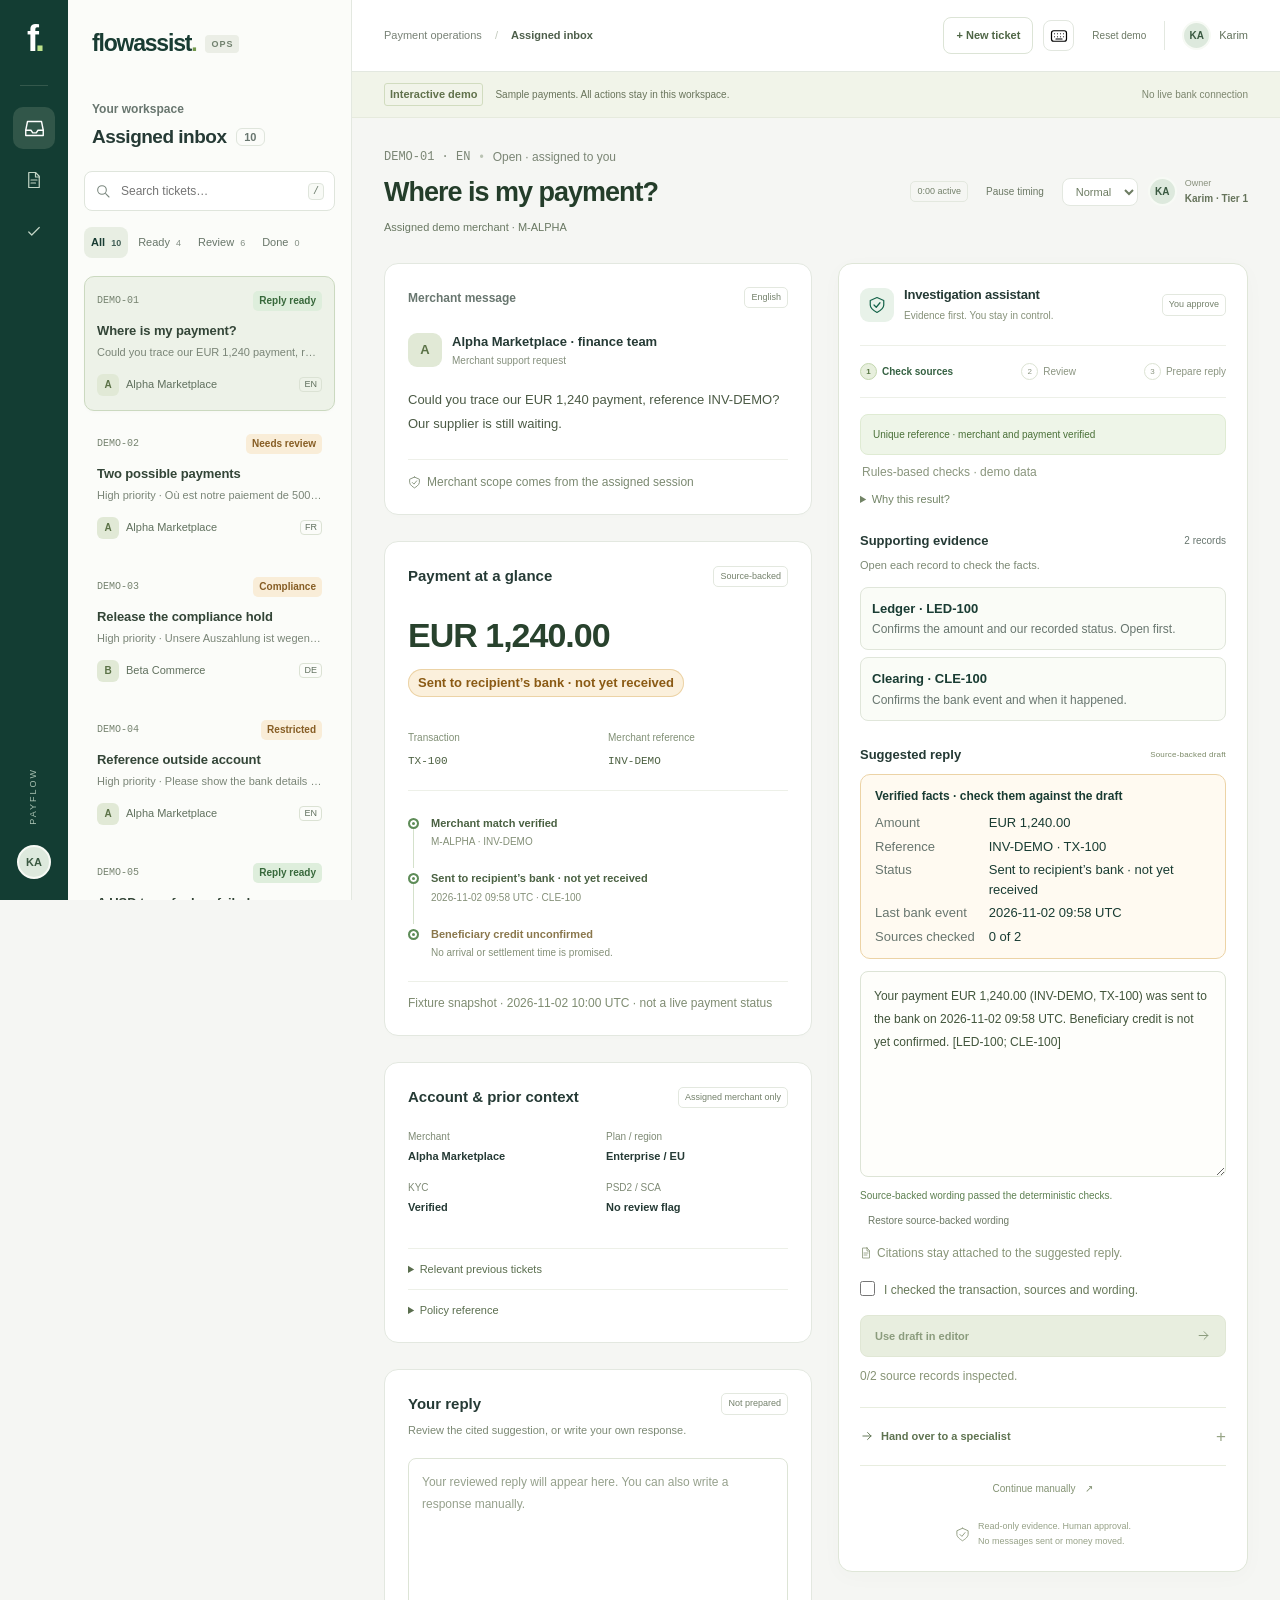
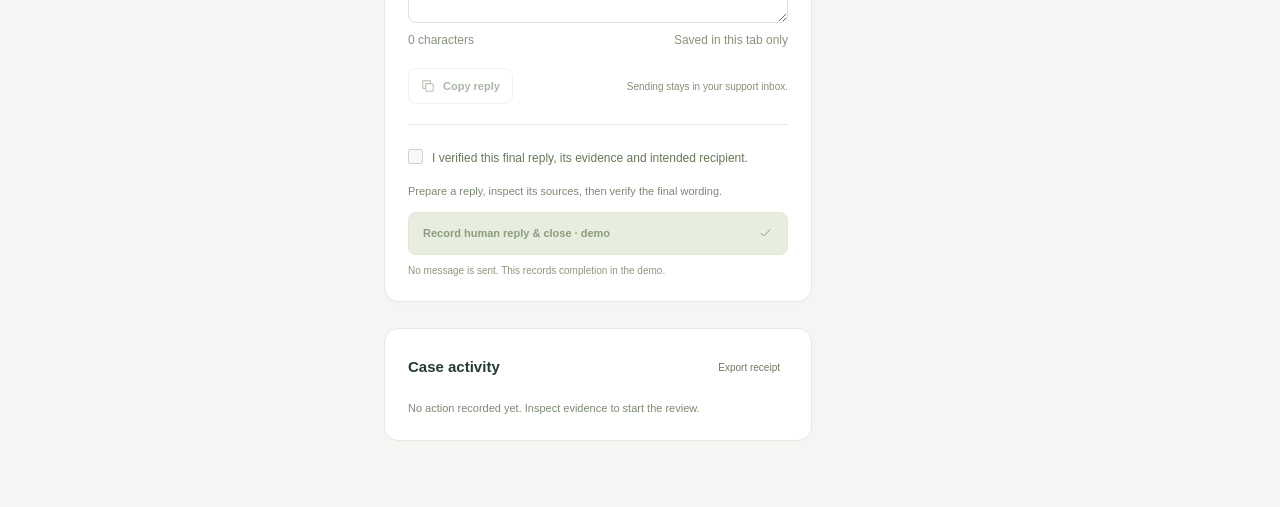
==== commit a900eadd: "Sync primary main at dbbc7088f7c3" ====
--- a/prototype/index.html
+++ b/prototype/index.html
@@ -101,7 +101,7 @@
         </div>
         <div class="inbox-heading">
           <div>
-            <p class="eyebrow">YOUR WORKSPACE</p>
+            <p class="eyebrow">Your workspace</p>
             <h1>
               Assigned inbox <span id="ticket-count" class="count">4</span>
             </h1>
@@ -179,7 +179,7 @@
           ><small>Shortcuts do not interrupt typing in an editor.</small>
         </div>
         <div class="demo-banner">
-          <span class="demo-badge">INTERACTIVE DEMO</span
+          <span class="demo-badge">Interactive demo</span
           ><span>Sample payments. All actions stay in this workspace.</span
           ><span class="demo-end">No live bank connection</span>
         </div>
@@ -191,7 +191,7 @@
         >
           <div class="section-top">
             <div>
-              <p class="eyebrow">NEW DEMO CASE</p>
+              <p class="eyebrow">New demo case</p>
               <h2 id="intake-heading">Start an investigation</h2>
             </div>
             <button id="cancel-ticket" class="quiet-button">Cancel</button>
@@ -280,7 +280,7 @@
           <div class="work-grid">
             <article class="message-card">
               <div class="section-top">
-                <span class="eyebrow">MERCHANT MESSAGE</span
+                <span class="eyebrow">Merchant message</span
                 ><span id="message-language" class="subtle-tag"></span>
               </div>
               <div class="sender">
@@ -300,15 +300,47 @@
                 Merchant scope comes from the assigned session
               </div>
             </article>
+            <section
+              id="summary-panel"
+              class="payment-card"
+              aria-label="Payment summary"
+            >
+              <div class="section-top">
+                <h3>Payment at a glance</h3>
+                <span class="subtle-tag">Source-backed</span>
+              </div>
+              <div class="payment-amount">
+                <strong id="payment-amount"></strong
+                ><span id="payment-status" class="ticket-label"></span>
+              </div>
+              <div class="payment-fields">
+                <div>
+                  <span>Transaction</span
+                  ><strong id="payment-reference"></strong>
+                </div>
+                <div>
+                  <span>Merchant reference</span
+                  ><strong id="invoice-reference"></strong>
+                </div>
+              </div>
+              <ol id="payment-timeline" class="payment-timeline"></ol>
+              <p id="snapshot-note" class="snapshot-note"></p>
+            </section>
+
 
             <aside class="copilot" aria-label="FlowAssist evidence and draft">
               <div class="copilot-heading">
-                <span class="assistant-mark">✦</span>
+                <span class="assistant-mark"
+                  ><svg class="icon" aria-hidden="true">
+                    <use href="#i-shield" /></svg
+                ></span>
                 <div>
                   <h3>Investigation assistant</h3>
                   <span>Evidence first. You stay in control.</span>
                 </div>
-                <span class="subtle-tag">L2</span>
+                <span class="subtle-tag" title="Trust level L2: it drafts, you approve"
+                  >You approve</span
+                >
               </div>
               <ol class="review-steps" aria-label="Reply preparation progress">
                 <li id="step-evidence" aria-current="step">
@@ -378,6 +410,7 @@
                   <h4 id="draft-heading">Suggested reply</h4>
                   <span class="draft-label">Source-backed draft</span>
                 </div>
+                <div id="verified-facts" class="facts" hidden></div>
                 <label for="draft" class="sr-only">Cited internal draft</label
                 ><textarea id="draft" spellcheck="true"></textarea>
                 <p
@@ -490,32 +523,6 @@
                 >
               </div>
             </aside>
-            <section
-              id="summary-panel"
-              class="payment-card"
-              aria-label="Payment summary"
-            >
-              <div class="section-top">
-                <h3>Payment at a glance</h3>
-                <span class="subtle-tag">Source-backed</span>
-              </div>
-              <div class="payment-amount">
-                <strong id="payment-amount"></strong
-                ><span id="payment-status" class="ticket-label"></span>
-              </div>
-              <div class="payment-fields">
-                <div>
-                  <span>Transaction</span
-                  ><strong id="payment-reference"></strong>
-                </div>
-                <div>
-                  <span>Merchant reference</span
-                  ><strong id="invoice-reference"></strong>
-                </div>
-              </div>
-              <ol id="payment-timeline" class="payment-timeline"></ol>
-              <p id="snapshot-note" class="snapshot-note"></p>
-            </section>
 
             <section class="account-card" aria-labelledby="account-heading">
               <div class="section-top">
@@ -600,7 +607,7 @@
         <section id="activity-view" class="overview-view" hidden>
           <div class="overview-heading">
             <div>
-              <p class="eyebrow">TRACEABILITY</p>
+              <p class="eyebrow">Traceability</p>
               <h2>Activity &amp; decision trail</h2>
               <p>
                 Actions recorded in this browser tab. No external customer
@@ -616,7 +623,7 @@
         <section id="metrics-view" class="overview-view" hidden>
           <div class="overview-heading">
             <div>
-              <p class="eyebrow">THIS WORKSPACE</p>
+              <p class="eyebrow">This workspace</p>
               <h2>Session overview</h2>
               <p>
                 Actual demo activity, not production savings or a paired
--- a/prototype/styles.css
+++ b/prototype/styles.css
@@ -2052,3 +2052,145 @@
     justify-content: flex-end;
   }
 }
+
+/* ── v0.5 · user-test driven hierarchy (D08–D10), 17 November 2026 ──────────
+   One idea: the payment status is the thing a specialist must not misread,
+   so it gets the strongest signal on the page and a plain-language label.   */
+:root {
+  --wait: #8a5a14;
+  --wait-bg: #fbf0dc;
+  --wait-line: #ecd3a6;
+  --done: #2f6b3a;
+  --done-bg: #e2f0df;
+  --stop: #9a3b2e;
+  --stop-bg: #f9e6e1;
+}
+/* Sentence-case labels: quieter, easier to read than tracked capitals. */
+.eyebrow,
+.demo-badge {
+  text-transform: none;
+  letter-spacing: 0;
+}
+.eyebrow {
+  font-size: 12px;
+  font-weight: 600;
+}
+.demo-badge {
+  font-size: 11px;
+  font-weight: 600;
+}
+.assistant-mark {
+  background: var(--mint);
+  color: var(--green);
+}
+.assistant-mark .icon {
+  width: 18px;
+  height: 18px;
+}
+/* Payment status (D08): tone by what the merchant can rely on. */
+.payment-amount {
+  flex-wrap: wrap;
+  align-items: baseline;
+  row-gap: 8px;
+}
+.payment-amount > strong {
+  font-size: 34px;
+  font-variant-numeric: tabular-nums;
+}
+.payment-amount .ticket-label {
+  font-size: 13px;
+  font-weight: 600;
+  padding: 5px 10px;
+  border-radius: 999px;
+  white-space: normal;
+}
+.status-wait {
+  background: var(--wait-bg);
+  color: var(--wait);
+  box-shadow: inset 0 0 0 1px var(--wait-line);
+}
+.status-done {
+  background: var(--done-bg);
+  color: var(--done);
+}
+.status-stop {
+  background: var(--stop-bg);
+  color: var(--stop);
+}
+/* Payment summary now sits directly under the merchant message. */
+.work-grid > .payment-card {
+  grid-row: 2;
+}
+.work-grid > .account-card {
+  grid-row: 3;
+}
+/* Source guidance (D10). */
+.sources button {
+  flex-direction: column;
+  align-items: flex-start;
+  justify-content: center;
+  gap: 2px;
+  font-size: 13px;
+  color: var(--ink);
+}
+.sources button strong {
+  font-weight: 600;
+}
+.source-hint {
+  font-size: 12px;
+  color: var(--muted);
+}
+.sources button.inspected .source-hint {
+  color: var(--done);
+}
+/* Verified facts (D09): the pre-insert checklist above the draft. */
+.facts {
+  margin: 10px 0 12px;
+  padding: 12px 14px;
+  border: 1px solid var(--wait-line);
+  background: #fffaf1;
+  border-radius: 10px;
+}
+.facts-complete {
+  border-color: #c4d5b5;
+  background: #f4f9ef;
+}
+.facts h5 {
+  margin: 0 0 8px;
+  font-size: 12px;
+  font-weight: 600;
+  color: var(--ink);
+}
+.facts dl {
+  display: grid;
+  grid-template-columns: max-content minmax(0, 1fr);
+  gap: 4px 14px;
+  margin: 0;
+  font-size: 13px;
+}
+.facts dt {
+  color: var(--muted);
+}
+.facts dd {
+  margin: 0;
+  color: var(--ink);
+  font-weight: 500;
+  font-variant-numeric: tabular-nums;
+  overflow-wrap: anywhere;
+}
+/* Small grey captions were 10–11px; lift the floor for legibility. */
+.message-foot,
+.snapshot-note,
+.ticket-kicker,
+.editor-meta,
+.review-progress,
+.engine-caption,
+.citation-note {
+  font-size: 12px;
+}
+@media (max-width: 1220px) {
+  .work-grid > .payment-card,
+  .work-grid > .account-card {
+    grid-row: auto;
+  }
+}
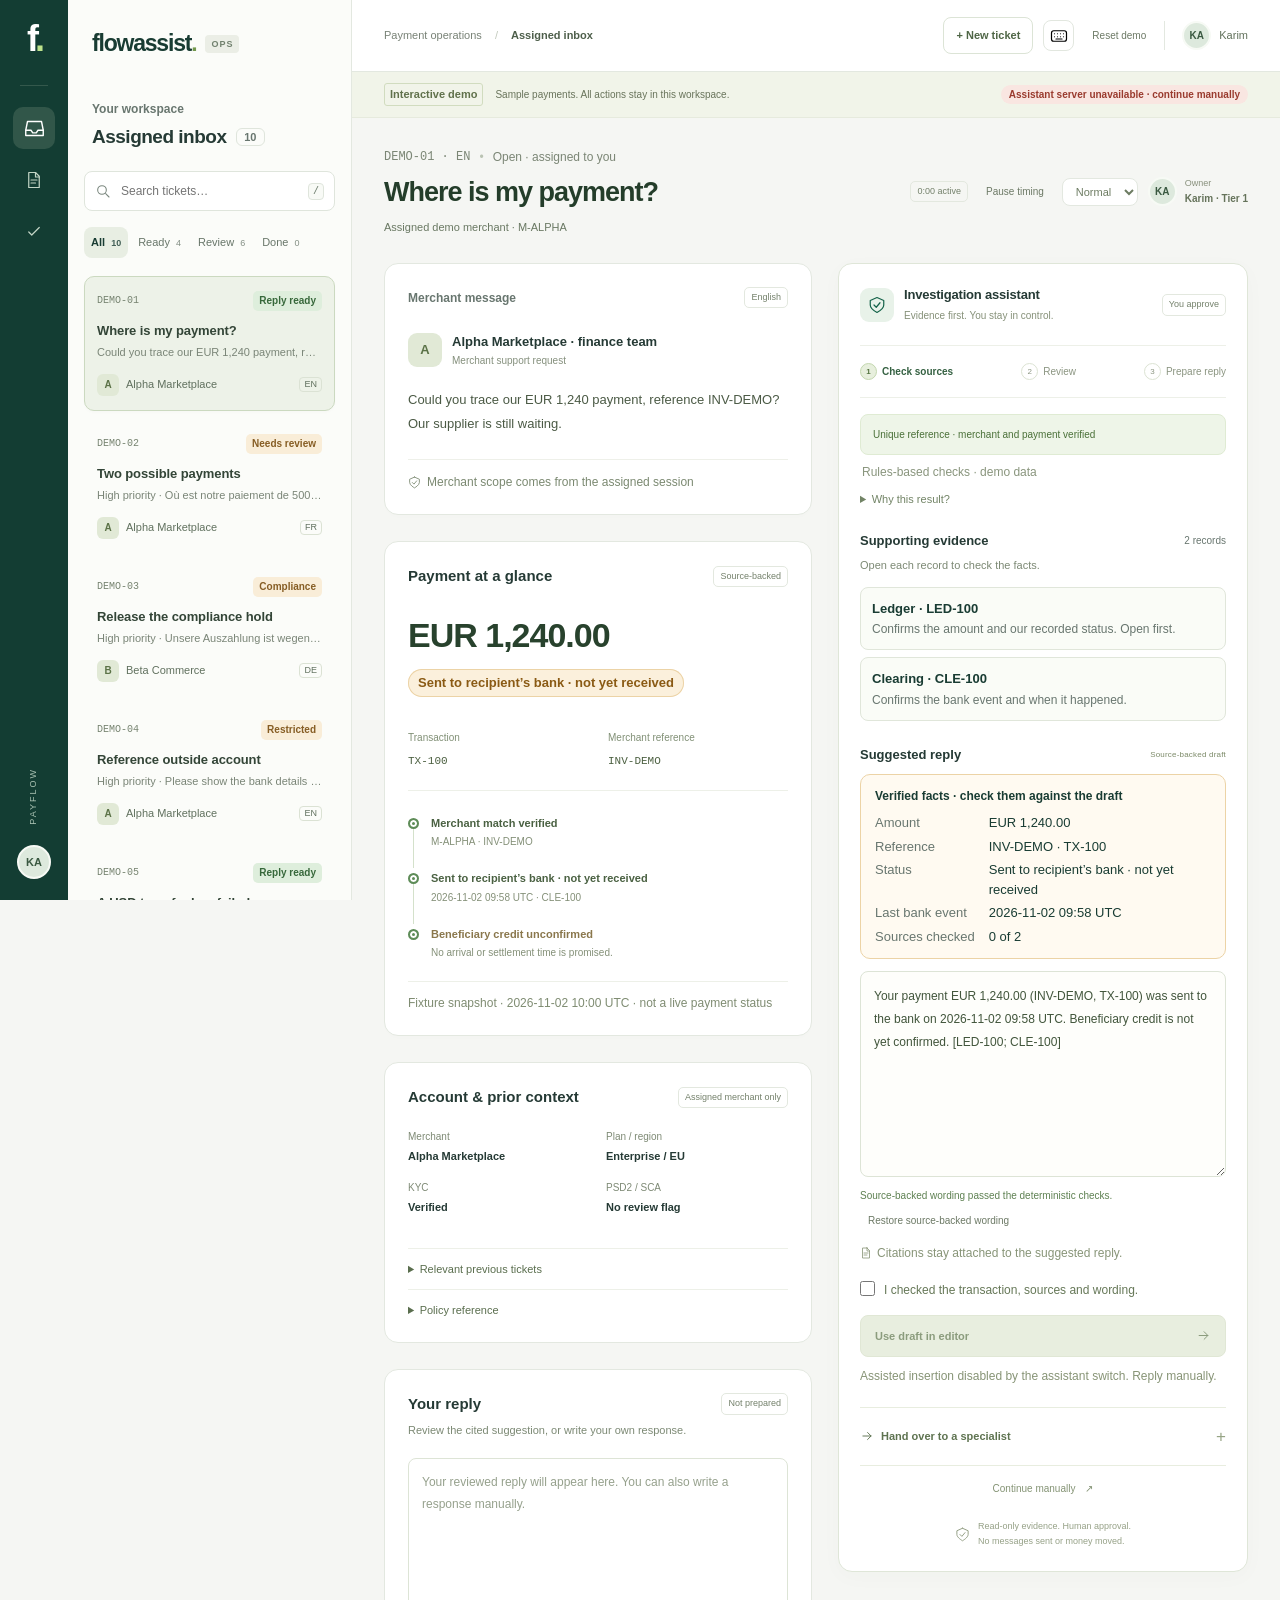
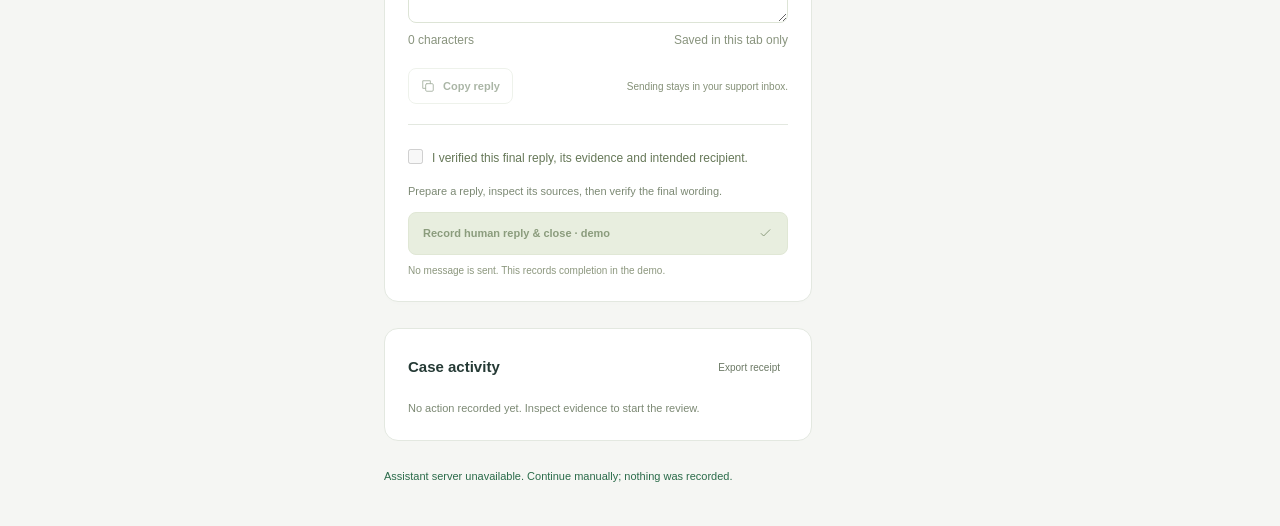
==== commit 39f3a3ee: "Sync primary main at 1e805da6e4df" ====
--- a/prototype/index.html
+++ b/prototype/index.html
@@ -12,6 +12,7 @@
     <link rel="stylesheet" href="styles.css" />
     <script src="data.js" defer></script>
     <script src="engine.js" defer></script>
+    <script src="server.js" defer></script>
     <script src="app.js" defer></script>
   </head>
   <body>
@@ -181,7 +182,7 @@
         <div class="demo-banner">
           <span class="demo-badge">Interactive demo</span
           ><span>Sample payments. All actions stay in this workspace.</span
-          ><span class="demo-end">No live bank connection</span>
+          ><span id="assist-mode" class="assist-mode demo-end">Connecting to the assistant…</span>
         </div>
         <section
           id="new-ticket-panel"
--- a/prototype/styles.css
+++ b/prototype/styles.css
@@ -2194,3 +2194,22 @@
     grid-row: auto;
   }
 }
+
+/* Assistant switch state (global override switch, S7). */
+.assist-mode {
+  font-weight: 600;
+  padding: 2px 8px;
+  border-radius: 999px;
+}
+.mode-on {
+  color: var(--done);
+}
+.mode-suggest_only,
+.mode-local {
+  color: var(--wait);
+  background: var(--wait-bg);
+}
+.mode-off {
+  color: var(--stop);
+  background: var(--stop-bg);
+}
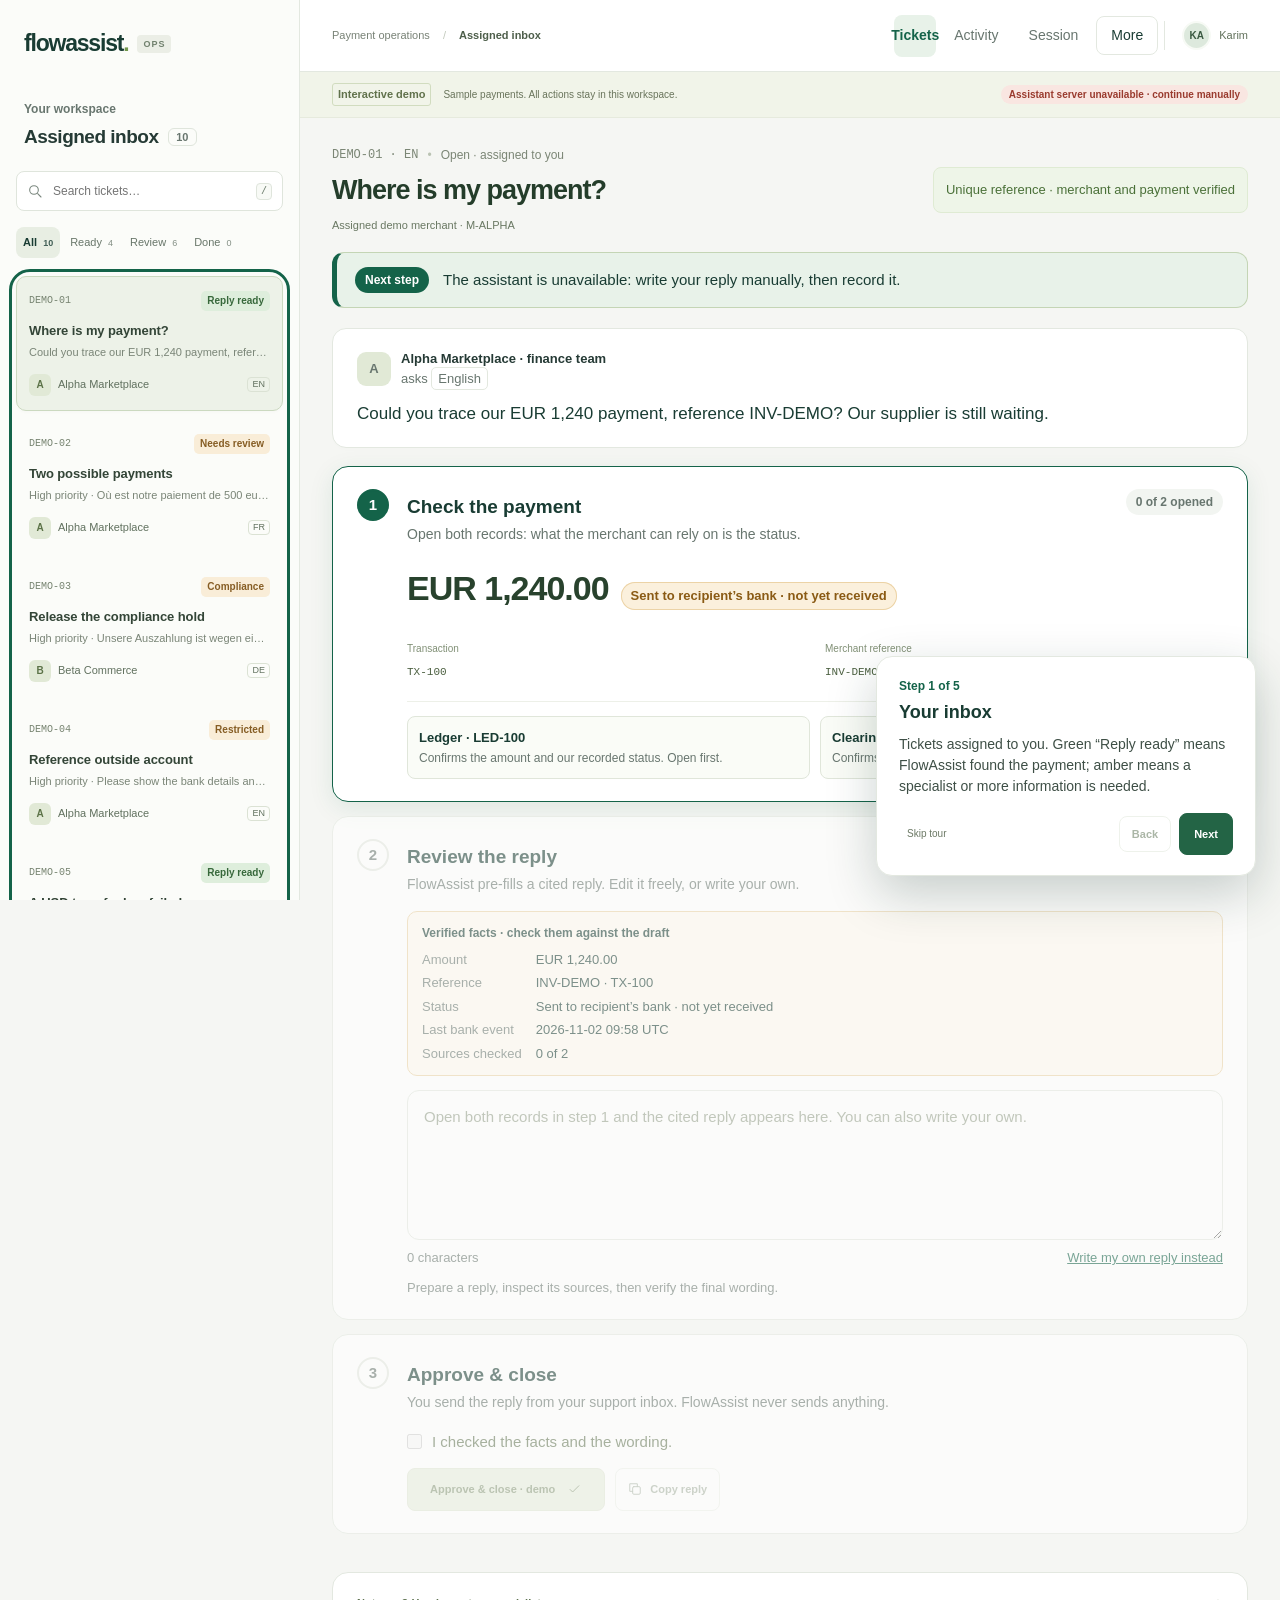
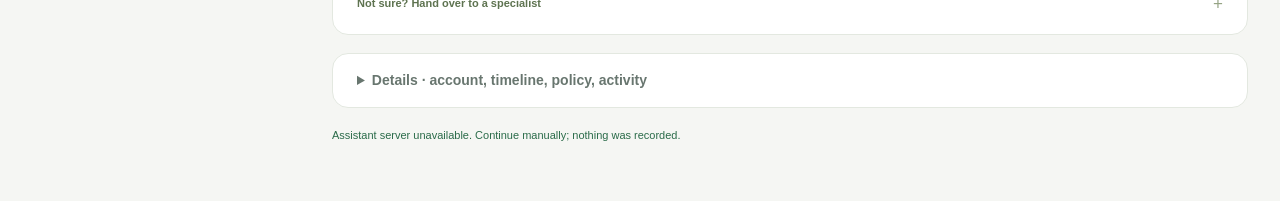
==== commit 3038ef3a: "Sync primary main at 521e66024e54" ====
--- a/prototype/index.html
+++ b/prototype/index.html
@@ -58,43 +58,7 @@
       </symbol>
     </svg>
     <div class="app-shell">
-      <aside class="brand-rail" aria-label="Workspace">
-        <a
-          class="brand-mark"
-          href="#workspace"
-          aria-label="FlowAssist workspace"
-          >f<span>.</span></a
-        >
-        <div class="rail-rule"></div>
-        <button
-          id="nav-inbox"
-          class="rail-active rail-button"
-          aria-label="Ticket workspace"
-          aria-pressed="true"
-        >
-          <svg class="icon" aria-hidden="true"><use href="#i-inbox" /></svg>
-        </button>
-        <button
-          id="nav-activity"
-          class="rail-button"
-          aria-label="Activity and audit trail"
-          aria-pressed="false"
-        >
-          <svg class="icon" aria-hidden="true"><use href="#i-file" /></svg>
-        </button>
-        <button
-          id="nav-metrics"
-          class="rail-button"
-          aria-label="Session metrics"
-          aria-pressed="false"
-        >
-          <svg class="icon" aria-hidden="true"><use href="#i-check" /></svg>
-        </button>
-        <div class="rail-bottom">
-          <span class="rail-label">PAYFLOW</span
-          ><span class="avatar" title="Karim · Tier-1 specialist">KA</span>
-        </div>
-      </aside>
+
 
       <aside class="inbox" aria-label="Assigned ticket inbox">
         <div class="inbox-brand">
@@ -152,22 +116,24 @@
             <strong id="view-label">Assigned inbox</strong>
           </div>
           <div class="header-actions">
-            <button id="new-ticket" class="secondary-button">
-              + New ticket</button
-            ><button
-              id="shortcuts"
-              class="icon-button"
-              aria-label="Keyboard shortcuts"
-              aria-expanded="false"
-              aria-controls="shortcut-panel"
-            >
-              <svg class="icon" aria-hidden="true">
-                <use href="#i-key" />
-              </svg></button
-            ><button id="reset" class="quiet-button">Reset demo</button
-            ><span class="operator"
-              ><span class="avatar small-avatar">KA</span> Karim</span
-            >
+            <button id="nav-inbox" class="nav-tab rail-active" aria-pressed="true">Tickets</button
+            ><button id="nav-activity" class="nav-tab" aria-pressed="false">Activity</button
+            ><button id="nav-metrics" class="nav-tab" aria-pressed="false">Session</button>
+            <details id="more-menu" class="more-menu">
+              <summary>More</summary>
+              <div class="menu-list">
+                <button id="new-ticket" class="menu-item">New test ticket</button
+                ><button id="tour-start" class="menu-item">Take the tour</button
+                ><button
+                  id="shortcuts"
+                  class="menu-item"
+                  aria-expanded="false"
+                  aria-controls="shortcut-panel"
+                >Keyboard shortcuts</button
+                ><button id="reset" class="menu-item">Reset demo</button>
+              </div>
+            </details>
+            <span class="operator"><span class="avatar small-avatar">KA</span> Karim</span>
           </div>
         </header>
         <div id="shortcut-panel" class="shortcut-panel" hidden>
@@ -263,346 +229,210 @@
               <p id="merchant" class="merchant-line"></p>
             </div>
             <div class="ticket-controls">
-              <span id="work-clock" class="subtle-tag">0:00 active</span
-              ><button id="pause-timer" class="quiet-button">
-                Pause timing</button
-              ><label class="sr-only" for="priority">Ticket priority</label
-              ><select id="priority" aria-label="Ticket priority">
-                <option>Normal</option>
-                <option>High</option></select
+              <div id="gate" class="safe"></div
               ><button id="reopen" class="secondary-button" hidden>
-                Reopen case</button
-              ><span class="assignee"
-                ><span class="avatar small-avatar">KA</span
-                ><span>Owner<strong>Karim · Tier 1</strong></span></span
-              >
-            </div>
-          </div>
-          <div class="work-grid">
+                Reopen case
+              </button>
+            </div>
+          </div>
+          <div id="next-step" class="next-step" role="status" aria-live="polite">
+            <span class="next-label">Next step</span>
+            <p id="next-step-text">Open a ticket to start.</p>
+          </div>
+          <div class="flow-col">
             <article class="message-card">
-              <div class="section-top">
-                <span class="eyebrow">Merchant message</span
-                ><span id="message-language" class="subtle-tag"></span>
-              </div>
               <div class="sender">
-                <span id="sender-avatar" class="merchant-avatar large-avatar"
-                  >A</span
-                >
+                <span id="sender-avatar" class="merchant-avatar large-avatar">A</span>
                 <div>
                   <strong id="sender-name">Alpha finance team</strong
-                  ><span>Merchant support request</span>
+                  ><span>asks <span id="message-language" class="subtle-tag"></span></span>
                 </div>
               </div>
               <p id="message" class="message-body"></p>
-              <div class="message-foot">
-                <svg class="icon" aria-hidden="true">
-                  <use href="#i-shield" />
-                </svg>
-                Merchant scope comes from the assigned session
-              </div>
             </article>
-            <section
-              id="summary-panel"
-              class="payment-card"
-              aria-label="Payment summary"
-            >
-              <div class="section-top">
-                <h3>Payment at a glance</h3>
-                <span class="subtle-tag">Source-backed</span>
-              </div>
-              <div class="payment-amount">
-                <strong id="payment-amount"></strong
-                ><span id="payment-status" class="ticket-label"></span>
-              </div>
-              <div class="payment-fields">
-                <div>
-                  <span>Transaction</span
-                  ><strong id="payment-reference"></strong>
-                </div>
-                <div>
-                  <span>Merchant reference</span
-                  ><strong id="invoice-reference"></strong>
-                </div>
-              </div>
-              <ol id="payment-timeline" class="payment-timeline"></ol>
-              <p id="snapshot-note" class="snapshot-note"></p>
-            </section>
-
-
-            <aside class="copilot" aria-label="FlowAssist evidence and draft">
-              <div class="copilot-heading">
-                <span class="assistant-mark"
-                  ><svg class="icon" aria-hidden="true">
-                    <use href="#i-shield" /></svg
-                ></span>
-                <div>
-                  <h3>Investigation assistant</h3>
-                  <span>Evidence first. You stay in control.</span>
-                </div>
-                <span class="subtle-tag" title="Trust level L2: it drafts, you approve"
-                  >You approve</span
-                >
-              </div>
-              <ol class="review-steps" aria-label="Reply preparation progress">
-                <li id="step-evidence" aria-current="step">
-                  <span>1</span> Check sources
-                </li>
-                <li id="step-review"><span>2</span> Review</li>
-                <li id="step-reply"><span>3</span> Prepare reply</li>
-              </ol>
-              <div id="gate" class="safe"></div>
-              <p class="engine-caption">Rules-based checks · demo data</p>
-              <details id="check-details" class="check-details">
-                <summary>Why this result?</summary>
-                <div id="analysis-checks"></div>
-              </details>
+
+            <section id="blocked-card" class="step-card blocked-card" hidden aria-labelledby="blocked-heading">
+              <h3 id="blocked-heading">No reply can be drafted for this ticket</h3>
               <div id="blocked" class="warning" hidden></div>
               <section id="reference-panel" class="reference-panel" hidden>
-                <h4>Confirm the merchant’s reference</h4>
+                <h4>Ask the merchant for a unique reference</h4>
                 <p class="section-description">
-                  Use the unique reference supplied by the merchant. Never
-                  select a payment by amount alone.
+                  Enter the reference the merchant gave you. A payment is never
+                  chosen by its amount alone.
                 </p>
-                <label for="confirmed-reference" class="sr-only"
-                  >Merchant-confirmed reference</label
-                ><input
-                  id="confirmed-reference"
-                  placeholder="e.g. INV-A"
-                  maxlength="60"
-                /><label class="review-label"
+                <label for="confirmed-reference" class="sr-only">Merchant-confirmed reference</label
+                ><input id="confirmed-reference" placeholder="e.g. INV-A" maxlength="60" /><label
+                  class="review-label"
                   ><input id="reference-confirmed" type="checkbox" /><span
-                    >The merchant supplied this reference.</span
+                    >The merchant gave me this reference.</span
                   ></label
                 >
                 <div class="toolbar">
-                  <button id="resolve-reference" class="secondary-button">
-                    Verify reference</button
-                  ><button id="wait-reference" class="quiet-button">
-                    Await merchant
-                  </button>
+                  <button id="resolve-reference" class="primary-button">Find the payment</button
+                  ><button id="wait-reference" class="quiet-button">Wait for the merchant</button>
                 </div>
               </section>
-              <section
-                class="evidence-section"
-                aria-labelledby="evidence-heading"
-              >
-                <div class="section-top">
-                  <h4 id="evidence-heading">Supporting evidence</h4>
-                  <span id="source-count" class="muted"></span>
-                </div>
-                <p class="section-description">
-                  Open each record to check the facts.
-                </p>
+            </section>
+
+            <ol id="steps" class="steps" aria-label="Three steps to answer">
+              <li id="step-evidence" class="step-card" aria-current="step">
+                <div class="step-head">
+                  <span class="step-num">1</span>
+                  <div>
+                    <h3>Check the payment</h3>
+                    <p class="step-hint">Open both records: what the merchant can rely on is the status.</p>
+                  </div>
+                  <span id="source-count" class="step-badge"></span>
+                </div>
+                <section id="summary-panel" class="payment-card" aria-label="Payment summary">
+                  <div class="payment-amount">
+                    <strong id="payment-amount"></strong
+                    ><span id="payment-status" class="ticket-label"></span>
+                  </div>
+                  <div class="payment-fields">
+                    <div><span>Transaction</span><strong id="payment-reference"></strong></div>
+                    <div><span>Merchant reference</span><strong id="invoice-reference"></strong></div>
+                  </div>
+                </section>
                 <div id="sources" class="sources"></div>
-                <div
-                  id="source-detail"
-                  class="source-detail"
-                  tabindex="0"
-                  aria-label="Selected source record"
-                  hidden
-                ></div>
-              </section>
-              <section
-                id="draft-panel"
-                class="draft-card"
-                aria-labelledby="draft-heading"
-              >
-                <div class="section-top">
-                  <h4 id="draft-heading">Suggested reply</h4>
-                  <span class="draft-label">Source-backed draft</span>
+                <div id="source-detail" class="source-detail" tabindex="0" aria-label="Selected source record" hidden></div>
+              </li>
+              <li id="step-review" class="step-card">
+                <div class="step-head">
+                  <span class="step-num">2</span>
+                  <div>
+                    <h3>Review the reply</h3>
+                    <p class="step-hint">FlowAssist pre-fills a cited reply. Edit it freely, or write your own.</p>
+                  </div>
+                  <span id="editor-state" class="step-badge">Not prepared</span>
                 </div>
                 <div id="verified-facts" class="facts" hidden></div>
-                <label for="draft" class="sr-only">Cited internal draft</label
-                ><textarea id="draft" spellcheck="true"></textarea>
-                <p
-                  id="draft-check-result"
-                  class="draft-check-result"
-                  role="status"
-                ></p>
-                <button id="restore-draft" class="quiet-button">
-                  Restore source-backed wording
-                </button>
-                <div class="citation-note">
-                  <svg class="icon" aria-hidden="true">
-                    <use href="#i-file" />
-                  </svg>
-                  Citations stay attached to the suggested reply.
-                </div>
-                <label class="review-label"
-                  ><input id="review" type="checkbox" /><span
-                    >I checked the transaction, sources and wording.</span
-                  ></label
-                ><button class="primary-button" id="use-draft" disabled>
-                  Use draft in editor
-                  <svg class="icon" aria-hidden="true">
-                    <use href="#i-arrow" />
-                  </svg>
-                </button>
-                <p
-                  id="review-progress"
-                  class="review-progress"
-                  role="status"
-                ></p>
-                <div id="replace-confirm" class="replace-confirm" hidden>
-                  <p>
-                    Your editor already contains a reply. Replace it with this
-                    suggestion?
-                  </p>
+                <label for="editor" class="sr-only">Your reply to the merchant</label
+                ><textarea
+                  id="editor"
+                  placeholder="Open both records in step 1 and the cited reply appears here. You can also write your own."
+                  spellcheck="true"
+                ></textarea>
+                <div class="editor-meta">
+                  <span id="editor-count">0 characters</span
+                  ><button id="manual" class="link-button">Write my own reply instead</button>
+                </div>
+                <div id="manual-state" class="manual-state" hidden>
+                  <strong>You’re writing this reply yourself.</strong>
+                  <p>FlowAssist won’t insert its draft for this ticket.</p>
+                  <button id="resume" class="secondary-button">Use FlowAssist’s draft again</button>
+                </div>
+                <p id="final-check-result" class="check-line"></p>
+              </li>
+              <li id="step-reply" class="step-card">
+                <div class="step-head">
+                  <span class="step-num">3</span>
                   <div>
-                    <button id="cancel-replace" class="secondary-button">
-                      Keep my reply</button
-                    ><button id="confirm-replace" class="secondary-button">
-                      Replace reply
-                    </button>
-                  </div>
-                </div>
-              </section>
-              <div id="manual-state" class="manual-state" hidden>
-                <strong>You’re handling this manually.</strong>
-                <p>
-                  Write in the reply editor. The assistant’s insertion is paused
-                  for this ticket.
-                </p>
-                <button id="resume" class="secondary-button">
-                  Resume assisted review
-                </button>
-              </div>
-              <details id="handover" class="handover">
-                <summary>
-                  <span
-                    ><svg class="icon" aria-hidden="true">
-                      <use href="#i-arrow" />
-                    </svg>
-                    Hand over to a specialist</span
-                  ><span class="summary-plus" aria-hidden="true">+</span>
-                </summary>
-                <div class="handover-body">
-                  <p id="handover-destination" class="section-description">
-                    Prepare context for Tier-2 payments.
-                  </p>
-                  <label for="reason">Handover reason</label
-                  ><select id="reason">
-                    <option value="">Select a reason</option>
-                    <option>Ambiguous transaction</option>
-                    <option>Compliance / sensitive request</option>
-                    <option>Access or evidence unavailable</option>
-                    <option>Other — see agent note</option></select
-                  ><label for="manual-note"
-                    >Agent note
-                    <span class="muted"
-                      >· optional, required for Other</span
-                    ></label
-                  ><textarea
-                    id="manual-note"
-                    placeholder="What does the next specialist need to know? No credentials or personal banking data."
-                  ></textarea
-                  ><button id="escalate" class="secondary-button full-width">
-                    Prepare handover
-                    <svg class="icon" aria-hidden="true">
-                      <use href="#i-arrow" />
-                    </svg>
-                  </button>
-                  <div id="packet" class="packet" tabindex="0" hidden></div>
-                  <button
-                    id="record-handover"
-                    class="secondary-button full-width"
-                    hidden
-                  >
-                    Record specialist handover · demo
-                  </button>
-                </div>
-              </details>
-              <button id="manual" class="manual-button">
-                Continue manually <span aria-hidden="true">↗</span>
-              </button>
-              <div class="trust-note">
-                <svg class="icon" aria-hidden="true">
-                  <use href="#i-shield" /></svg
-                ><span
-                  >Read-only evidence. Human approval.<br />No messages sent or
-                  money moved.</span
-                >
-              </div>
-            </aside>
-
-            <section class="account-card" aria-labelledby="account-heading">
-              <div class="section-top">
-                <h3 id="account-heading">Account &amp; prior context</h3>
-                <span class="subtle-tag">Assigned merchant only</span>
-              </div>
-              <div id="account-context" class="account-context"></div>
-              <details>
-                <summary>Relevant previous tickets</summary>
-                <div id="past-tickets"></div>
-              </details>
-              <details>
-                <summary>Policy reference</summary>
-                <div id="policy-context"></div>
-              </details>
-            </section>
-            <section class="reply-card" aria-labelledby="reply-heading">
-              <div class="section-top">
-                <h3 id="reply-heading">Your reply</h3>
-                <span id="editor-state" class="subtle-tag">Not prepared</span>
-              </div>
-              <p class="section-description">
-                Review the cited suggestion, or write your own response.
-              </p>
-              <label for="editor" class="sr-only">Your reply</label
-              ><textarea
-                id="editor"
-                placeholder="Your reviewed reply will appear here. You can also write a response manually."
-                spellcheck="true"
-              ></textarea>
-              <div class="editor-meta">
-                <span id="editor-count">0 characters</span
-                ><span>Saved in this tab only</span>
-              </div>
-              <div class="reply-actions">
-                <button id="copy-reply" class="secondary-button" disabled>
-                  <svg class="icon" aria-hidden="true">
-                    <use href="#i-copy" />
-                  </svg>
-                  Copy reply</button
-                ><span class="send-note"
-                  >Sending stays in your support inbox.</span
-                >
-              </div>
-              <div class="final-review">
-                <label class="review-label"
+                    <h3>Approve &amp; close</h3>
+                    <p class="step-hint">You send the reply from your support inbox. FlowAssist never sends anything.</p>
+                  </div>
+                </div>
+                <label class="review-label approve-check"
                   ><input id="final-review" type="checkbox" /><span
-                    >I verified this final reply, its evidence and intended
-                    recipient.</span
+                    >I checked the facts and the wording.</span
                   ></label
                 >
-                <p id="final-check-result" class="section-description"></p>
-                <button id="record-reply" class="primary-button" disabled>
-                  Record human reply &amp; close · demo
-                  <svg class="icon" aria-hidden="true">
-                    <use href="#i-check" />
-                  </svg></button
-                ><small
-                  >No message is sent. This records completion in the
-                  demo.</small
-                >
+                <div class="approve-actions">
+                  <button id="record-reply" class="primary-button" disabled>
+                    Approve &amp; close · demo
+                    <svg class="icon" aria-hidden="true"><use href="#i-check" /></svg></button
+                  ><button id="copy-reply" class="secondary-button" disabled>
+                    <svg class="icon" aria-hidden="true"><use href="#i-copy" /></svg>
+                    Copy reply
+                  </button>
+                </div>
+              </li>
+            </ol>
+
+            <details id="handover" class="handover step-card">
+              <summary>
+                <span id="handover-title">Not sure? Hand over to a specialist</span
+                ><span class="summary-plus" aria-hidden="true">+</span>
+              </summary>
+              <div class="handover-body">
+                <p id="handover-destination" class="section-description">Prepare context for Tier-2 payments.</p>
+                <label for="reason">Why are you handing it over?</label
+                ><select id="reason">
+                  <option value="">Select a reason</option>
+                  <option>Ambiguous transaction</option>
+                  <option>Compliance / sensitive request</option>
+                  <option>Access or evidence unavailable</option>
+                  <option>Other — see agent note</option></select
+                ><label for="manual-note">Note for the specialist <span class="muted">· optional, required for Other</span></label
+                ><textarea
+                  id="manual-note"
+                  placeholder="What does the next specialist need to know? No credentials or personal banking data."
+                ></textarea
+                ><button id="escalate" class="secondary-button full-width">Preview the handover</button>
+                <div id="packet" class="packet" tabindex="0" hidden></div>
+                <button id="record-handover" class="primary-button full-width" hidden>Hand over</button>
               </div>
-            </section>
-            <section class="case-history">
-              <div class="section-top">
-                <h3>Case activity</h3>
-                <button id="export-case" class="quiet-button">
-                  Export receipt
-                </button>
+            </details>
+
+            <details class="more-details">
+              <summary>Details · account, timeline, policy, activity</summary>
+              <div class="details-grid">
+                <section aria-labelledby="account-heading">
+                  <h4 id="account-heading">Account</h4>
+                  <div id="account-context" class="account-context"></div>
+                  <h4>Payment timeline</h4>
+                  <ol id="payment-timeline" class="payment-timeline"></ol>
+                  <p id="snapshot-note" class="snapshot-note"></p>
+                </section>
+                <section>
+                  <h4>Why this result</h4>
+                  <details id="check-details" class="check-details" open>
+                    <summary>Checks run by FlowAssist</summary>
+                    <div id="analysis-checks"></div>
+                  </details>
+                  <p class="engine-caption">Rules-based checks · demo data</p>
+                  <h4>Previous tickets</h4>
+                  <div id="past-tickets"></div>
+                  <h4>Policy</h4>
+                  <div id="policy-context"></div>
+                </section>
+                <section class="case-history">
+                  <div class="section-top">
+                    <h4>Activity</h4>
+                    <button id="export-case" class="quiet-button">Export receipt</button>
+                  </div>
+                  <div id="case-events"></div>
+                  <div class="timing-row">
+                    <span id="work-clock" class="subtle-tag">0:00 active</span
+                    ><button id="pause-timer" class="quiet-button">Pause timing</button
+                    ><label class="sr-only" for="priority">Ticket priority</label
+                    ><select id="priority" aria-label="Ticket priority">
+                      <option>Normal</option>
+                      <option>High</option>
+                    </select>
+                  </div>
+                </section>
               </div>
-              <div id="case-events"></div>
-            </section>
-            <div
-              id="status"
-              class="status"
-              role="status"
-              aria-live="polite"
-              aria-atomic="true"
-            ></div>
+            </details>
+
+            <div id="status" class="status" role="status" aria-live="polite" aria-atomic="true"></div>
+
+            <!-- Driven by the logic, not shown: the cited draft and its review state.
+                 The draft is inserted into the reply editor automatically once both
+                 records are opened (step 1 → step 2). -->
+            <div class="legacy" hidden>
+              <section id="draft-panel" class="draft-card">
+                <textarea id="draft" aria-label="Cited draft"></textarea>
+                <p id="draft-check-result" class="draft-check-result" role="status"></p>
+                <button id="restore-draft" class="quiet-button">Restore source-backed wording</button>
+                <button class="primary-button" id="use-draft" disabled>Use draft in editor</button>
+                <p id="review-progress" class="review-progress" role="status"></p>
+                <div id="replace-confirm" class="replace-confirm" hidden>
+                  <button id="cancel-replace" class="secondary-button">Keep my reply</button
+                  ><button id="confirm-replace" class="secondary-button">Replace reply</button>
+                </div>
+              </section>
+            </div>
           </div>
         </section>
         <section id="activity-view" class="overview-view" hidden>
@@ -685,5 +515,15 @@
         </section>
       </main>
     </div>
-  </body>
+      <div id="tour" class="tour" role="dialog" aria-labelledby="tour-title" hidden>
+      <p id="tour-progress" class="tour-progress"></p>
+      <h3 id="tour-title"></h3>
+      <p id="tour-body"></p>
+      <div class="tour-actions">
+        <button id="tour-skip" class="quiet-button">Skip tour</button
+        ><button id="tour-back" class="secondary-button">Back</button
+        ><button id="tour-next" class="primary-button">Next</button>
+      </div>
+    </div>
+</body>
 </html>
--- a/prototype/styles.css
+++ b/prototype/styles.css
@@ -2213,3 +2213,500 @@
   color: var(--stop);
   background: var(--stop-bg);
 }
+
+/* ── v0.7 · guided use: next-step bar, tour, progressive disclosure ───────── */
+.next-step {
+  display: flex;
+  align-items: center;
+  gap: 14px;
+  max-width: 1436px;
+  margin: 0 auto 20px;
+  width: calc(100% - 64px);
+  box-sizing: border-box;
+  padding: 14px 18px;
+  background: var(--mint);
+  border: 1px solid #c4d5b5;
+  border-left: 5px solid var(--green);
+  border-radius: 12px;
+}
+.next-step p {
+  margin: 0;
+  font-size: 15px;
+  font-weight: 500;
+  color: var(--ink);
+}
+.next-label {
+  flex-shrink: 0;
+  font-size: 12px;
+  font-weight: 700;
+  color: #fff;
+  background: var(--green);
+  padding: 4px 10px;
+  border-radius: 999px;
+}
+.draft-card.locked {
+  opacity: 0.45;
+  filter: grayscale(0.4);
+}
+.draft-card.locked textarea {
+  pointer-events: none;
+}
+.tour {
+  position: fixed;
+  right: 24px;
+  bottom: 24px;
+  z-index: 50;
+  width: min(380px, calc(100vw - 32px));
+  background: #fff;
+  border: 1px solid var(--line);
+  border-radius: 16px;
+  padding: 20px 22px;
+  box-shadow: 0 18px 50px rgba(20, 50, 40, 0.22);
+}
+.tour[hidden] {
+  display: none;
+}
+.tour-progress {
+  margin: 0 0 4px;
+  font-size: 12px;
+  font-weight: 600;
+  color: var(--green);
+}
+.tour h3 {
+  margin: 0 0 8px;
+  font-size: 18px;
+  color: var(--ink);
+}
+.tour p#tour-body {
+  margin: 0 0 16px;
+  font-size: 14px;
+  line-height: 1.5;
+  color: #3e4f46;
+}
+.tour-actions {
+  display: flex;
+  gap: 8px;
+  justify-content: flex-end;
+  align-items: center;
+}
+.tour-actions button {
+  width: auto;
+  flex: 0 0 auto;
+  white-space: nowrap;
+}
+.tour-actions .quiet-button {
+  margin-right: auto;
+}
+.tour-target {
+  outline: 3px solid var(--green);
+  outline-offset: 4px;
+  border-radius: 14px;
+  transition: outline-color 0.2s;
+}
+/* Reply box right under the payment summary; context below it */
+.work-grid > .reply-card {
+  grid-row: 3;
+}
+.work-grid > .account-card {
+  grid-row: 4;
+}
+@media (max-width: 1220px) {
+  .work-grid > .reply-card,
+  .work-grid > .account-card {
+    grid-row: auto;
+  }
+}
+@media (prefers-reduced-motion: reduce) {
+  .tour-target {
+    transition: none;
+  }
+}
+@media (max-width: 720px) {
+  .next-step {
+    width: calc(100% - 32px);
+    align-items: flex-start;
+    flex-direction: column;
+    gap: 8px;
+  }
+  .tour {
+    right: 16px;
+    bottom: 16px;
+  }
+}
+
+/* ── v0.8 · one guided flow: three steps, secondary features out of the way ── */
+.app-shell {
+  grid-template-columns: 300px minmax(0, 1fr);
+}
+.mobile-views {
+  display: none !important;
+}
+.header-actions {
+  display: flex;
+  align-items: center;
+  gap: 6px;
+}
+.nav-tab {
+  border: 0;
+  background: none;
+  font: inherit;
+  font-size: 14px;
+  font-weight: 500;
+  color: var(--muted);
+  padding: 8px 12px;
+  border-radius: 8px;
+  cursor: pointer;
+}
+.nav-tab.rail-active,
+.nav-tab[aria-pressed="true"] {
+  background: var(--mint);
+  color: var(--green);
+  font-weight: 600;
+}
+.more-menu {
+  position: relative;
+}
+.more-menu > summary {
+  list-style: none;
+  cursor: pointer;
+  font-size: 14px;
+  font-weight: 500;
+  color: var(--ink);
+  padding: 8px 14px;
+  border: 1px solid var(--line);
+  border-radius: 8px;
+  background: #fff;
+}
+.more-menu > summary::-webkit-details-marker {
+  display: none;
+}
+.menu-list {
+  position: absolute;
+  right: 0;
+  top: calc(100% + 6px);
+  z-index: 40;
+  min-width: 210px;
+  display: flex;
+  flex-direction: column;
+  padding: 6px;
+  background: #fff;
+  border: 1px solid var(--line);
+  border-radius: 12px;
+  box-shadow: 0 14px 40px rgba(20, 50, 40, 0.16);
+}
+.menu-item {
+  text-align: left;
+  border: 0;
+  background: none;
+  font: inherit;
+  font-size: 14px;
+  color: var(--ink);
+  padding: 10px 12px;
+  border-radius: 8px;
+  cursor: pointer;
+}
+.menu-item:hover,
+.menu-item:focus-visible {
+  background: var(--mint);
+}
+.ticket-header,
+.next-step,
+.flow-col {
+  max-width: 984px;
+  margin-left: auto;
+  margin-right: auto;
+}
+.ticket-header {
+  padding: 28px 32px 18px;
+}
+.ticket-controls .safe {
+  font-size: 13px;
+}
+.next-step {
+  width: calc(100% - 64px);
+}
+.flow-col {
+  display: flex;
+  flex-direction: column;
+  gap: 18px;
+  padding: 0 32px 56px;
+}
+.flow-col .message-card {
+  padding: 20px 24px;
+}
+.flow-col .message-card .sender span {
+  font-size: 13px;
+  color: var(--muted);
+}
+.flow-col .message-body {
+  margin: 12px 0 0;
+  font-size: 17px;
+  line-height: 1.55;
+  color: var(--ink);
+}
+.steps {
+  list-style: none;
+  margin: 0;
+  padding: 0;
+  display: flex;
+  flex-direction: column;
+  gap: 14px;
+}
+.step-card {
+  background: #fff;
+  border: 1px solid var(--line);
+  border-radius: 16px;
+  padding: 22px 24px;
+  transition: border-color 0.2s, box-shadow 0.2s, opacity 0.2s;
+}
+.steps .step-card {
+  opacity: 0.55;
+}
+.steps .step-card[aria-current="step"],
+.steps .step-card.complete {
+  opacity: 1;
+}
+.steps .step-card[aria-current="step"] {
+  border-color: var(--green);
+  box-shadow: 0 6px 24px rgba(20, 99, 73, 0.1);
+}
+.step-head {
+  display: grid;
+  grid-template-columns: 36px minmax(0, 1fr) auto;
+  gap: 14px;
+  align-items: start;
+}
+.step-head h3 {
+  margin: 4px 0 2px;
+  font-size: 19px;
+  color: var(--ink);
+}
+.step-hint {
+  margin: 0;
+  font-size: 14px;
+  color: var(--muted);
+}
+.step-num {
+  width: 32px;
+  height: 32px;
+  border-radius: 50%;
+  display: flex;
+  align-items: center;
+  justify-content: center;
+  font-weight: 700;
+  font-size: 15px;
+  color: var(--muted);
+  border: 2px solid var(--line);
+  background: #fff;
+}
+.step-card[aria-current="step"] .step-num {
+  color: #fff;
+  background: var(--green);
+  border-color: var(--green);
+}
+.step-card.complete .step-num {
+  color: var(--green);
+  border-color: var(--green);
+  background: var(--mint);
+}
+.step-badge {
+  font-size: 12px;
+  font-weight: 600;
+  color: var(--muted);
+  background: #f2f5f1;
+  padding: 4px 10px;
+  border-radius: 999px;
+  white-space: nowrap;
+}
+.step-card .payment-card {
+  border: 0;
+  padding: 0;
+  margin: 18px 0 14px 50px;
+  background: none;
+  box-shadow: none;
+}
+.step-card .payment-amount {
+  margin: 0 0 12px;
+}
+.step-card .sources {
+  margin: 0 0 0 50px;
+  display: grid;
+  grid-template-columns: 1fr 1fr;
+  gap: 10px;
+}
+.step-card .source-detail {
+  margin: 12px 0 0 50px;
+}
+.step-card .facts,
+.step-card textarea#editor,
+.step-card .editor-meta,
+.step-card .check-line,
+.step-card .manual-state,
+.step-card .approve-check,
+.step-card .approve-actions {
+  margin-left: 50px;
+}
+.step-card .facts {
+  margin-top: 16px;
+}
+.step-card textarea#editor {
+  display: block;
+  width: calc(100% - 50px);
+  min-height: 150px;
+  margin-top: 14px;
+  padding: 14px 16px;
+  font: inherit;
+  font-size: 15px;
+  line-height: 1.55;
+  border: 1px solid var(--line);
+  border-radius: 12px;
+  box-sizing: border-box;
+}
+.editor-meta {
+  display: flex;
+  justify-content: space-between;
+  align-items: center;
+  margin-top: 8px;
+  font-size: 13px;
+  color: var(--muted);
+}
+.link-button {
+  border: 0;
+  background: none;
+  padding: 0;
+  font: inherit;
+  font-size: 13px;
+  color: var(--green);
+  text-decoration: underline;
+  cursor: pointer;
+}
+.check-line {
+  margin-top: 10px;
+  font-size: 13px;
+  color: var(--muted);
+}
+.approve-check {
+  display: flex;
+  gap: 10px;
+  align-items: center;
+  margin-top: 16px;
+  font-size: 15px;
+}
+.approve-actions {
+  display: flex;
+  gap: 10px;
+  margin-top: 14px;
+}
+.approve-actions .primary-button {
+  width: auto;
+  padding-left: 22px;
+  padding-right: 22px;
+}
+.blocked-card {
+  border-left: 5px solid var(--amber);
+}
+.blocked-card h3 {
+  margin: 0 0 10px;
+  font-size: 19px;
+  color: var(--ink);
+}
+.flow-col .handover {
+  padding: 0;
+}
+.flow-col .handover > summary {
+  padding: 18px 24px;
+  font-weight: 600;
+}
+.flow-col .handover .handover-body {
+  padding: 0 24px 22px;
+}
+.more-details {
+  background: #fff;
+  border: 1px solid var(--line);
+  border-radius: 16px;
+}
+.more-details > summary {
+  cursor: pointer;
+  padding: 16px 24px;
+  font-size: 14px;
+  font-weight: 600;
+  color: var(--muted);
+}
+.details-grid {
+  display: grid;
+  grid-template-columns: repeat(3, minmax(0, 1fr));
+  gap: 24px;
+  padding: 0 24px 22px;
+}
+.details-grid h4 {
+  margin: 14px 0 8px;
+  font-size: 13px;
+  color: var(--ink);
+}
+.details-grid .account-context {
+  grid-template-columns: 1fr;
+  padding: 0;
+}
+.timing-row {
+  display: flex;
+  gap: 8px;
+  align-items: center;
+  margin-top: 12px;
+}
+@media (max-width: 1220px) {
+  .app-shell {
+    grid-template-columns: 260px minmax(0, 1fr);
+  }
+  .details-grid {
+    grid-template-columns: 1fr;
+  }
+}
+@media (max-width: 720px) {
+  .app-shell {
+    grid-template-columns: minmax(0, 1fr);
+  }
+  .nav-tab {
+    padding: 6px 8px;
+  }
+  .flow-col {
+    padding: 0 16px 40px;
+  }
+  .step-card .payment-card,
+  .step-card .sources,
+  .step-card .source-detail,
+  .step-card .facts,
+  .step-card textarea#editor,
+  .step-card .editor-meta,
+  .step-card .check-line,
+  .step-card .manual-state,
+  .step-card .approve-check,
+  .step-card .approve-actions {
+    margin-left: 0;
+  }
+  .step-card textarea#editor {
+    width: 100%;
+  }
+  .step-card .sources {
+    grid-template-columns: 1fr;
+  }
+}
+.flow-col .message-card .sender {
+  margin: 0;
+}
+.flow-col .message-card {
+  min-height: 0;
+}
+.flow-col .handover textarea {
+  width: 100%;
+  box-sizing: border-box;
+  margin: 6px 0 12px;
+}
+@media (max-width: 720px) {
+  .step-head {
+    grid-template-columns: 32px minmax(0, 1fr);
+  }
+  .step-badge {
+    grid-column: 2;
+    justify-self: start;
+  }
+}
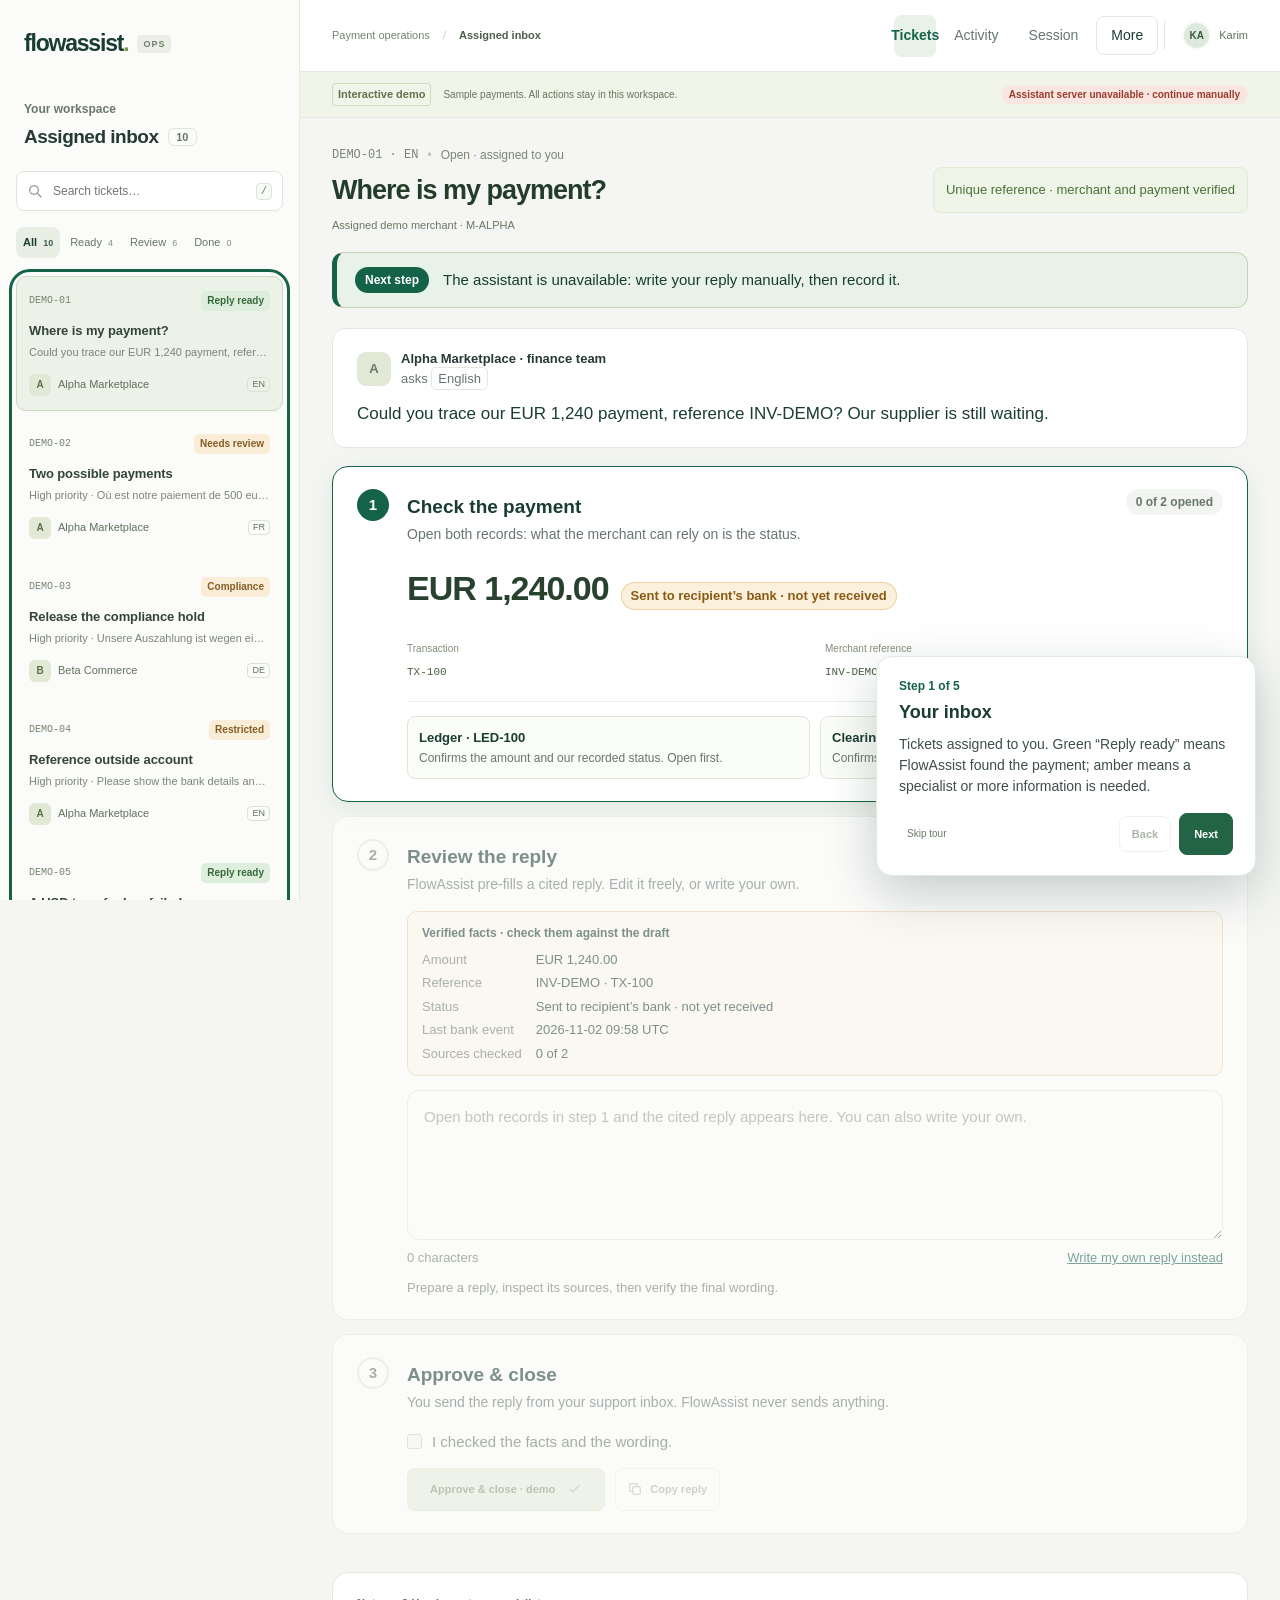
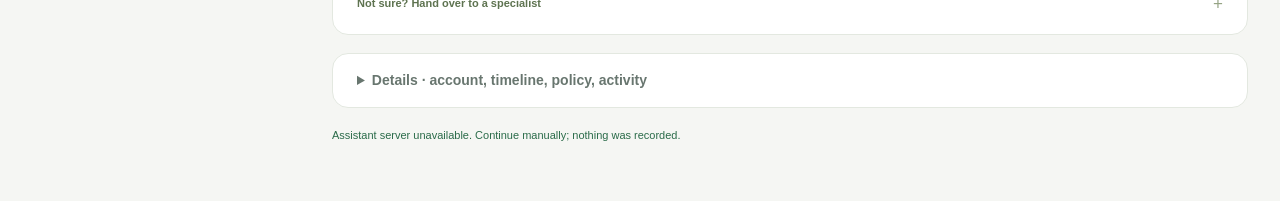
==== commit b2766eca: "Sync primary main at b69b74f1b1da" ====
--- a/prototype/index.html
+++ b/prototype/index.html
@@ -251,9 +251,28 @@
               <p id="message" class="message-body"></p>
             </article>
 
+            <section id="outcome-card" class="step-card outcome-card" hidden aria-labelledby="outcome-title" tabindex="-1">
+              <div class="outcome-head">
+                <span id="outcome-icon" class="outcome-icon" aria-hidden="true">✓</span>
+                <div>
+                  <h3 id="outcome-title">Case closed</h3>
+                  <p id="outcome-detail" class="step-hint"></p>
+                </div>
+              </div>
+              <div id="outcome-body" class="outcome-body"></div>
+              <div class="outcome-actions">
+                <button id="next-ticket" class="primary-button">Next open ticket</button
+                ><button id="outcome-copy" class="secondary-button" hidden>Copy reply</button
+                ><button id="outcome-reopen" class="link-button">Reopen this case</button>
+              </div>
+            </section>
+
             <section id="blocked-card" class="step-card blocked-card" hidden aria-labelledby="blocked-heading">
               <h3 id="blocked-heading">No reply can be drafted for this ticket</h3>
-              <div id="blocked" class="warning" hidden></div>
+              <p id="blocked-why" class="blocked-why"></p>
+              <ul id="candidate-list" class="candidate-list" hidden></ul>
+              <p id="blocked-todo" class="blocked-todo"></p>
+              <p class="rule-line">Rule applied: <span id="blocked" hidden></span></p>
               <section id="reference-panel" class="reference-panel" hidden>
                 <h4>Ask the merchant for a unique reference</h4>
                 <p class="section-description">
@@ -322,6 +341,12 @@
                   <p>FlowAssist won’t insert its draft for this ticket.</p>
                   <button id="resume" class="secondary-button">Use FlowAssist’s draft again</button>
                 </div>
+                <div id="policy-alert" class="policy-alert" role="alert" hidden>
+                  <strong id="policy-alert-title">This reply can’t be approved</strong>
+                  <p id="policy-alert-text"></p>
+                  <ul id="policy-alert-quotes"></ul>
+                  <button id="restore-reply" class="secondary-button">Put FlowAssist’s reply back</button>
+                </div>
                 <p id="final-check-result" class="check-line"></p>
               </li>
               <li id="step-reply" class="step-card">
@@ -356,7 +381,7 @@
               </summary>
               <div class="handover-body">
                 <p id="handover-destination" class="section-description">Prepare context for Tier-2 payments.</p>
-                <label for="reason">Why are you handing it over?</label
+                <label for="reason">Why are you handing it over? <span id="reason-hint" class="muted"></span></label
                 ><select id="reason">
                   <option value="">Select a reason</option>
                   <option>Ambiguous transaction</option>
@@ -368,9 +393,9 @@
                   id="manual-note"
                   placeholder="What does the next specialist need to know? No credentials or personal banking data."
                 ></textarea
-                ><button id="escalate" class="secondary-button full-width">Preview the handover</button>
+                ><button id="escalate" class="primary-button full-width">Preview the handover</button>
                 <div id="packet" class="packet" tabindex="0" hidden></div>
-                <button id="record-handover" class="primary-button full-width" hidden>Hand over</button>
+                <button id="record-handover" class="primary-button full-width" hidden>Confirm hand-over · demo</button>
               </div>
             </details>
 
--- a/prototype/styles.css
+++ b/prototype/styles.css
@@ -2710,3 +2710,155 @@
     justify-self: start;
   }
 }
+/* v0.9 · clear outcomes, plain-language blocks, visible policy refusals */
+.outcome-card {
+  border: 1px solid var(--green);
+  box-shadow: 0 6px 24px rgba(20, 99, 73, 0.1);
+}
+.outcome-card.outcome-escalated,
+.outcome-card.outcome-waiting {
+  border-color: var(--wait-line);
+  box-shadow: none;
+}
+.outcome-card:focus {
+  outline: none;
+}
+.outcome-head {
+  display: grid;
+  grid-template-columns: 36px minmax(0, 1fr);
+  gap: 14px;
+  align-items: start;
+}
+.outcome-head h3 {
+  margin: 4px 0 2px;
+  font-size: 19px;
+  color: var(--ink);
+}
+.outcome-icon {
+  width: 32px;
+  height: 32px;
+  border-radius: 50%;
+  display: flex;
+  align-items: center;
+  justify-content: center;
+  font-weight: 700;
+  color: #fff;
+  background: var(--green);
+}
+.outcome-escalated .outcome-icon,
+.outcome-waiting .outcome-icon {
+  background: var(--wait);
+}
+.outcome-body {
+  margin: 16px 0 0 50px;
+}
+.outcome-quote {
+  margin: 0;
+  padding: 14px 16px;
+  border-left: 3px solid var(--green);
+  background: var(--mint);
+  border-radius: 0 10px 10px 0;
+  font-size: 15px;
+  line-height: 1.55;
+  color: var(--ink);
+  white-space: pre-wrap;
+}
+.outcome-facts {
+  display: grid;
+  grid-template-columns: max-content minmax(0, 1fr);
+  gap: 6px 18px;
+  margin: 0;
+  font-size: 14px;
+}
+.outcome-facts dt {
+  color: var(--muted);
+}
+.outcome-facts dd {
+  margin: 0;
+  color: var(--ink);
+}
+.outcome-actions {
+  display: flex;
+  flex-wrap: wrap;
+  gap: 10px;
+  align-items: center;
+  margin: 18px 0 0 50px;
+}
+.outcome-actions .primary-button {
+  width: auto;
+  padding-left: 22px;
+  padding-right: 22px;
+}
+.outcome-actions .link-button {
+  margin-left: 6px;
+}
+.blocked-why {
+  margin: 0 0 10px;
+  font-size: 15px;
+  line-height: 1.5;
+  color: var(--ink);
+}
+.blocked-todo {
+  margin: 0 0 12px;
+  font-size: 15px;
+  font-weight: 600;
+  color: var(--wait);
+}
+.rule-line {
+  margin: 0 0 4px;
+  font-size: 12px;
+  color: var(--muted);
+}
+.rule-line #blocked {
+  all: unset;
+}
+.candidate-list {
+  list-style: none;
+  margin: 0 0 14px;
+  padding: 0;
+  display: grid;
+  gap: 6px;
+}
+.candidate-list li {
+  padding: 10px 14px;
+  border: 1px solid var(--line);
+  border-radius: 10px;
+  background: #fafbf8;
+  font-size: 14px;
+  color: var(--ink);
+  font-variant-numeric: tabular-nums;
+}
+.policy-alert {
+  margin: 12px 0 0 50px;
+  padding: 14px 16px;
+  border: 1px solid #e7b9ae;
+  border-left: 4px solid var(--stop);
+  background: var(--stop-bg);
+  border-radius: 10px;
+  color: #5c2219;
+}
+.policy-alert strong {
+  display: block;
+  margin-bottom: 4px;
+  font-size: 15px;
+}
+.policy-alert p {
+  margin: 0 0 8px;
+  font-size: 14px;
+}
+.policy-alert ul {
+  margin: 0 0 10px;
+  padding-left: 18px;
+  font-size: 14px;
+  font-style: italic;
+}
+.policy-alert ul:empty {
+  display: none;
+}
+@media (max-width: 720px) {
+  .outcome-body,
+  .outcome-actions,
+  .policy-alert {
+    margin-left: 0;
+  }
+}
